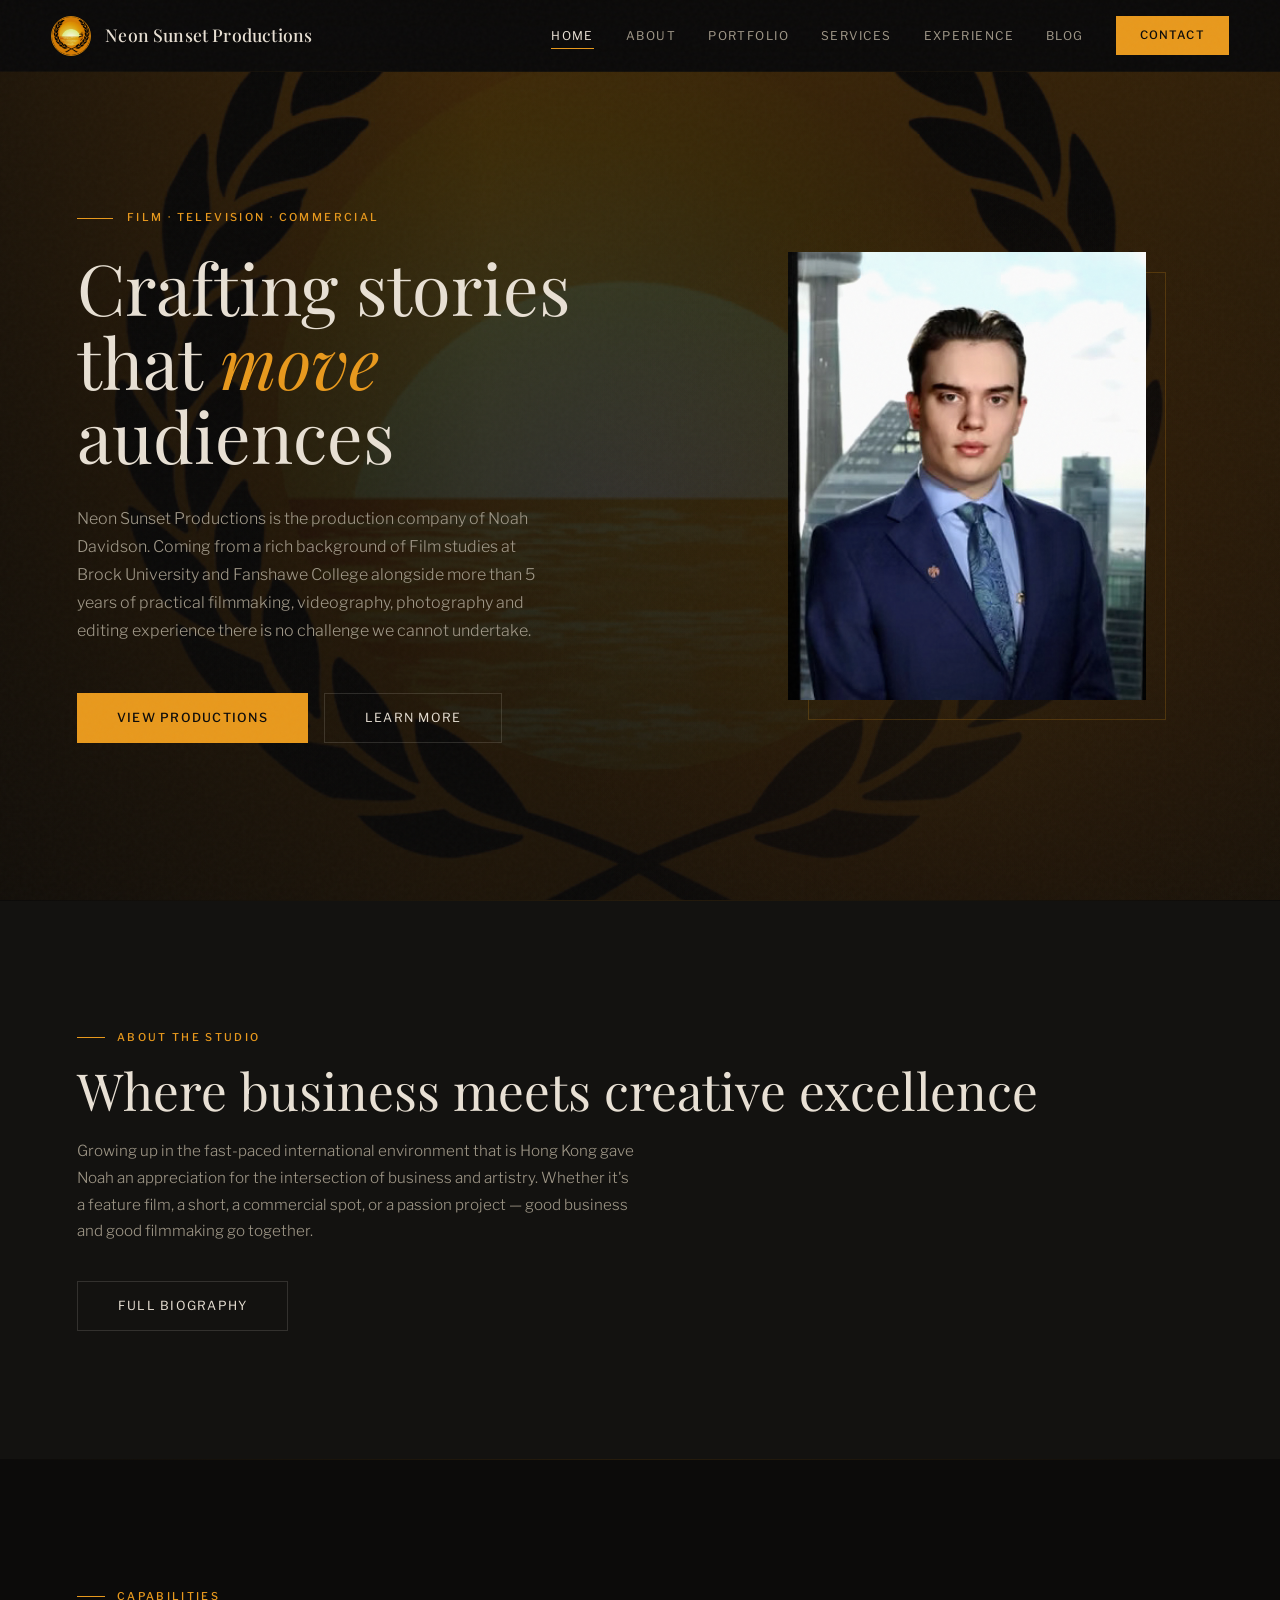
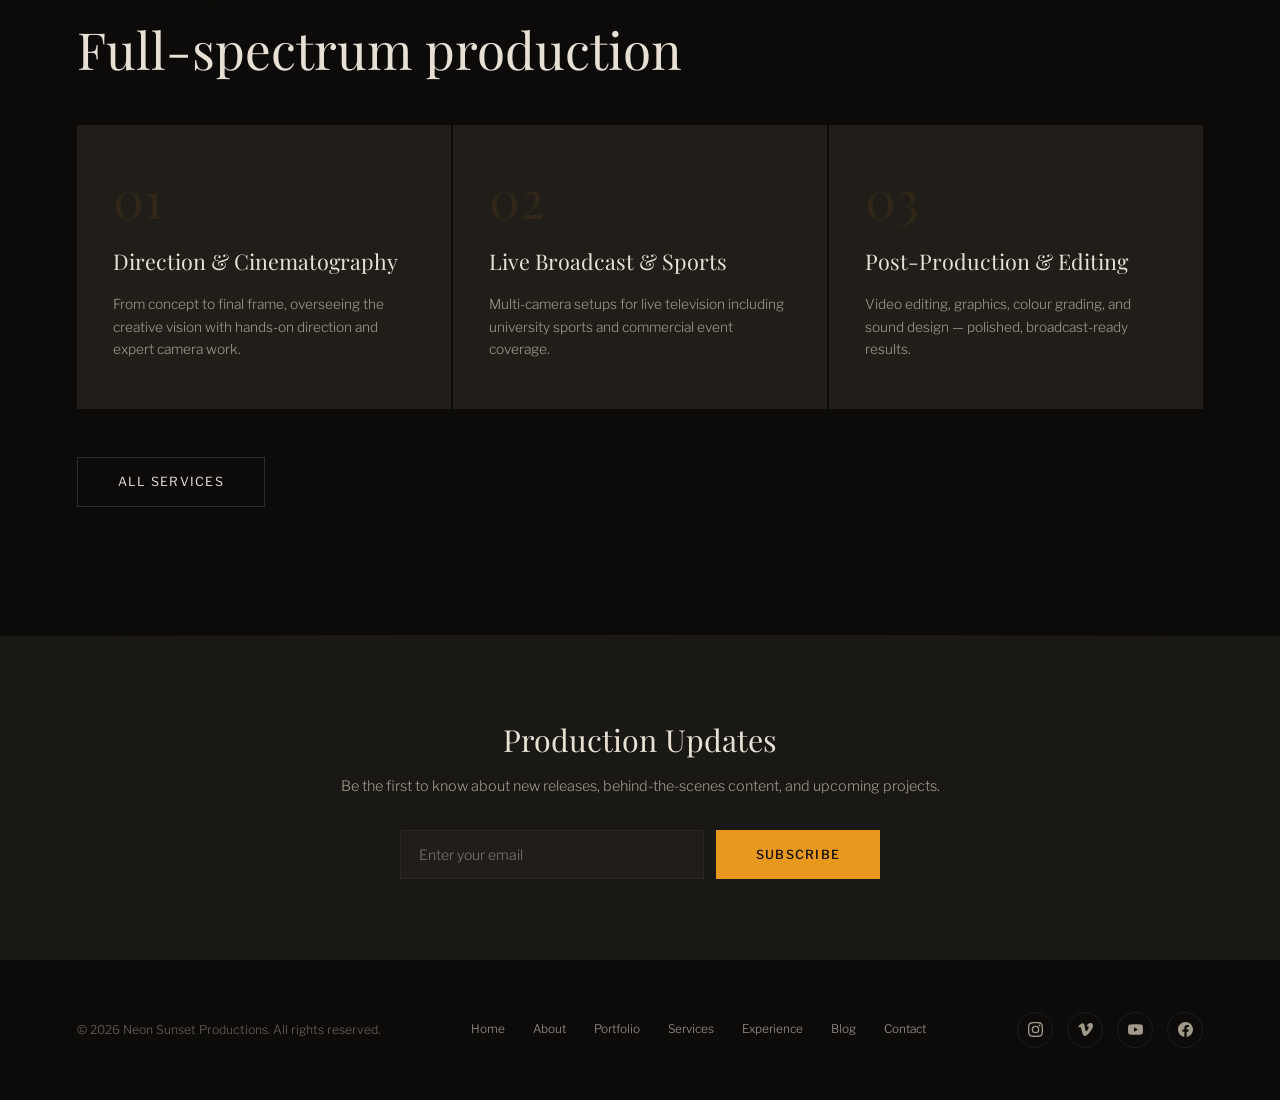
==== index.html @ 078bf162 "Update video source filename in index.html" ====
<!DOCTYPE html>
<html lang="en">
<head>
<meta charset="UTF-8">
<meta name="viewport" content="width=device-width, initial-scale=1.0">
<title>Neon Sunset Productions</title>
<link rel="icon" type="image/png" href="sunset.jpg">
<link rel="preconnect" href="https://fonts.googleapis.com">
<link rel="preconnect" href="https://fonts.gstatic.com" crossorigin>
<link href="https://fonts.googleapis.com/css2?family=Playfair+Display:ital,wght@0,400;0,500;0,600;1,400;1,500&family=Libre+Franklin:wght@200;300;400;500;600&display=swap" rel="stylesheet">

  <link rel="stylesheet" href="styles.css">

</head>
<body>

<div class="page-transition" id="pageTrans"></div>

<!-- NAV -->
<nav class="nav" id="nav">
  <a class="nav-brand" onclick="goTo('home')">
    <img class="nav-brand-icon" src="sunset.jpg" alt="Neon Sunset Productions emblem">
    <span class="nav-brand-name">Neon Sunset Productions</span>
  </a>
  <div class="nav-menu" id="navMenu">
    <a class="nav-link active" data-page="home" onclick="goTo('home')">Home</a>
    <a class="nav-link" data-page="about" onclick="goTo('about')">About</a>
    <a class="nav-link" data-page="portfolio" onclick="goTo('portfolio')">Portfolio</a>
    <a class="nav-link" data-page="services" onclick="goTo('services')">Services</a>
    <a class="nav-link" data-page="experience" onclick="goTo('experience')">Experience</a>
    <a class="nav-link" data-page="blog" onclick="goTo('blog')">Blog</a>
    <a class="nav-contact-btn" onclick="goTo('contact')">Contact</a>
  </div>
  <button class="hamburger" id="burger" aria-label="Menu"><span></span><span></span><span></span></button>
</nav>

<div class="mobile-menu" id="mobileMenu">
  <a class="nav-link" onclick="goTo('home')">Home</a>
  <a class="nav-link" onclick="goTo('about')">About</a>
  <a class="nav-link" onclick="goTo('portfolio')">Portfolio</a>
  <a class="nav-link" onclick="goTo('services')">Services</a>
  <a class="nav-link" onclick="goTo('experience')">Experience</a>
  <a class="nav-link" onclick="goTo('blog')">Blog</a>
  <a class="nav-link" onclick="goTo('contact')">Contact</a>
</div>

<!-- ═══════════ HOME ═══════════ -->
<div class="page active" id="page-home">
  <section class="hero" style="background-image:linear-gradient(rgba(12,11,10,0.56), rgba(12,11,10,0.84)), url('sunset.jpg');">
    <div class="hero-glow"></div>
    <div class="hero-grid">
      <div>
        <p class="hero-tag sr">Film · Television · Commercial</p>
        <h1 class="hero-h1 sr sr-d1">Crafting stories that <em>move</em> audiences</h1>
        <p class="hero-p sr sr-d2">Neon Sunset Productions is the production company of Noah Davidson. Coming from a rich background of Film studies at Brock University and Fanshawe College alongside more than 5 years of practical filmmaking, videography, photography and editing experience there is no challenge we cannot undertake.</p>
        <div class="hero-btns sr sr-d3">
          <a class="btn-sun" onclick="goTo('portfolio')">View Productions</a>
          <a class="btn-ghost" onclick="goTo('about')">Learn More</a>
        </div>
      </div>
      <div class="hero-portrait-wrap sr sr-d2">
        <div class="hero-portrait-container">
          <img class="hero-portrait" src="noah.jpg" alt="Portrait of Noah Davidson in a blue suit">
        </div>
      </div>
    </div>
  </section>

  <div class="sec-divider"></div>

  <!-- HOME: About preview -->
  <section class="sec sec-dark">
    <div class="wrap">
      <p class="sec-label sr">About the Studio</p>
      <h2 class="sec-h2 sr sr-d1">Where business meets creative excellence</h2>
      <p class="sec-p sr sr-d2" style="margin-bottom:36px">Growing up in the fast-paced international environment that is Hong Kong gave Noah an appreciation for the intersection of business and artistry. Whether it's a feature film, a short, a commercial spot, or a passion project — good business and good filmmaking go together.</p>
      <a class="btn-ghost sr sr-d3" onclick="goTo('about')">Full Biography</a>
    </div>
  </section>

  <div class="sec-divider"></div>

  <!-- HOME: Services preview -->
  <section class="sec sec-night">
    <div class="wrap">
      <p class="sec-label sr">Capabilities</p>
      <h2 class="sec-h2 sr sr-d1">Full-spectrum production</h2>
      <div class="svc-grid" style="margin-top:48px">
        <div class="svc-card sr"><div class="svc-num">01</div><h3 class="svc-title">Direction & Cinematography</h3><p class="svc-desc">From concept to final frame, overseeing the creative vision with hands-on direction and expert camera work.</p></div>
        <div class="svc-card sr sr-d1"><div class="svc-num">02</div><h3 class="svc-title">Live Broadcast & Sports</h3><p class="svc-desc">Multi-camera setups for live television including university sports and commercial event coverage.</p></div>
        <div class="svc-card sr sr-d2"><div class="svc-num">03</div><h3 class="svc-title">Post-Production & Editing</h3><p class="svc-desc">Video editing, graphics, colour grading, and sound design — polished, broadcast-ready results.</p></div>
      </div>
      <a class="btn-ghost sr" style="margin-top:48px" onclick="goTo('services')">All Services</a>
    </div>
  </section>

  <div class="sec-divider"></div>

  <!-- HOME: Newsletter -->
  <div class="newsletter">
    <h3>Production Updates</h3>
    <p>Be the first to know about new releases, behind-the-scenes content, and upcoming projects.</p>
    <form class="nl-form" onsubmit="nlSubmit(event)">
      <input type="email" placeholder="Enter your email" required>
      <button type="submit" class="btn-sun">Subscribe</button>
    </form>
  </div>
</div>

<!-- ═══════════ ABOUT ═══════════ -->
<div class="page" id="page-about">
  <section class="sec sec-dark">
    <div class="wrap">
      <div class="about-split">
        <div>
          <p class="sec-label sr">Filmmaker Biography</p>
          <h2 class="sec-h2 sr sr-d1">Noah Davidson</h2>
          <p class="sr sr-d1" style="color:var(--text);font-weight:400;font-size:0.95rem;margin-bottom:4px">Founder & CEO — Neon Sunset Productions</p>
          <div class="about-roles sr sr-d2">
            <span class="role-pill">Producer</span>
            <span class="role-pill">Director</span>
            <span class="role-pill">Editor</span>
            <span class="role-pill">Cinematographer</span>
            <span class="role-pill">Marketing Director</span>
          </div>
          <p class="about-bio sr sr-d2">Growing up in the fast-paced international environment that is Hong Kong gave me an appreciation for the combination of business and pleasure.</p>
          <p class="about-bio sr sr-d2">At Neon Sunset, my mission is to not only create excellent cinema, but to cultivate an environment where work doesn't impede on fun, and vice versa. Whether it be a feature film, a short, promotion or something just for fun — I believe that good business and good filmmaking go together like peanut butter and chocolate.</p>
          <p class="about-note sr sr-d3">Member of Sigma Chi (ΣX) Fraternity</p>
        </div>
        <div class="sr sr-d2">
          <div class="about-image-frame">
            <img class="about-img" src="noah.jpg" alt="Noah Davidson portrait">
            <div class="about-image-caption">Professional portrait of Noah Davidson, founder of Neon Sunset Productions.</div>
          </div>
        </div>
      </div>
      <div class="about-stats sr sr-d3">
        <div class="about-stat"><div class="about-stat-num">5+</div><div class="about-stat-label">Years Experience</div></div>
        <div class="about-stat"><div class="about-stat-num">2</div><div class="about-stat-label">Institutions — Brock & Fanshawe</div></div>
        <div class="about-stat"><div class="about-stat-num">6+</div><div class="about-stat-label">Roles Mastered</div></div>
        <div class="about-stat"><div class="about-stat-num">3</div><div class="about-stat-label">Countries Worked In</div></div>
      </div>
    </div>
  </section>

  <!-- Resume image -->
  <section class="sec sec-night" style="text-align:center">
    <div class="wrap">
      <p class="sec-label sr" style="justify-content:center">Curriculum Vitae</p>
      <h2 class="sec-h2 sr sr-d1" style="text-align:center">Résumé</h2>
      <div class="resume-frame sr sr-d2" style="max-width:540px;margin:40px auto 0">
        <img class="resume-image" src="resume.jpg" alt="Resume of Noah Davidson">
      </div>
    </div>
  </section>

  <div class="newsletter">
    <h3>Production Updates</h3>
    <p>Be the first to know about new releases and upcoming projects.</p>
    <form class="nl-form" onsubmit="nlSubmit(event)"><input type="email" placeholder="Enter your email" required><button type="submit" class="btn-sun">Subscribe</button></form>
  </div>
</div>

<!-- ═══════════ PORTFOLIO ═══════════ -->
<div class="page" id="page-portfolio">
  <section class="sec sec-dark">
    <div class="wrap">
      <p class="sec-label sr">Portfolio</p>
      <h2 class="sec-h2 sr sr-d1">Selected productions</h2>
      <p class="sec-p sr sr-d2">Welcome to the portfolio. Here you'll find a selection of work. Explore projects to learn more about what we do.</p>
      
      <div class="portfolio-grid portfolio-video-grid">
  <article class="pf-card sr sr-d1">
    <div class="pf-thumb pf-video-shell">
      <video class="pf-video" controls preload="metadata" playsinline poster="issacs.png">
        <source src="Last Shot v2.mp4" type="video/mp4">
        Your browser does not support the video tag.
      </video>
    </div>
    <div class="pf-body">
      <div class="pf-type">Promotional Short</div>
      <h3 class="pf-title">'Last Shot' for BrockTV</h3>
      <p class="pf-desc">A promotional short highlighting the final event night at Brock University's bar, Isaac's. Shot and edited by Noah Davidson.</p>
      <p class="pf-date">April 2025</p>
    </div>
  </article>

  <article class="pf-card sr sr-d2">
    <div class="pf-thumb pf-video-shell">
      <video class="pf-video" controls preload="metadata" playsinline poster="basketball.jpg">
        <source src="Mens Basketball.Copy.mp4" type="video/mp4">
        Your browser does not support the video tag.
      </video>
    </div>
    <div class="pf-body">
      <div class="pf-type">Promotional Short</div>
      <h3 class="pf-title">Men's Basketball — Brock University</h3>
      <p class="pf-desc">A promotional short highlighting Brock University's men's basketball team from the 2024–2025 season.</p>
      <p class="pf-date">February 2025</p>
    </div>
  </article>

  <article class="pf-card sr sr-d3">
    <div class="pf-thumb pf-video-shell">
      <video class="pf-video" controls preload="metadata" playsinline poster="sunset.jpg">
        <source src="Film 2F98 The Jacuzzi Noah_Davidson.mov" type="video/quicktime">
        <source src="Film 2F98 The Jacuzzi Noah_Davidson.mov">
        Your browser does not support the video tag.
      </video>
    </div>
    <div class="pf-body">
      <div class="pf-type">Narrative Film</div>
      <h3 class="pf-title">The Jacuzzi</h3>
      <p class="pf-desc">A narrative film project showcasing Noah Davidson's production and visual storytelling work.</p>
      <p class="pf-date">Featured project</p>
    </div>
  </article>
</div>
</section>
  <div class="newsletter">
    <h3>Production Updates</h3>
    <p>Be the first to know about new releases and upcoming projects.</p>
    <form class="nl-form" onsubmit="nlSubmit(event)"><input type="email" placeholder="Enter your email" required><button type="submit" class="btn-sun">Subscribe</button></form>
  </div>
</div>

<!-- ═══════════ SERVICES ═══════════ -->
<div class="page" id="page-services">
  <section class="sec sec-dark">
    <div class="wrap">
      <p class="sec-label sr">What We Do</p>
      <h2 class="sec-h2 sr sr-d1">Full-spectrum production capabilities</h2>
      <div class="svc-grid">
        <div class="svc-card sr"><div class="svc-num">01</div><h3 class="svc-title">Direction & Cinematography</h3><p class="svc-desc">From concept to final frame, overseeing the creative vision with hands-on direction and expert camera work for narrative and commercial projects.</p></div>
        <div class="svc-card sr sr-d1"><div class="svc-num">02</div><h3 class="svc-title">Live Broadcast & Sports</h3><p class="svc-desc">Managing multi-camera setups for live television broadcasts including university sports, commercial programming, and live event coverage.</p></div>
        <div class="svc-card sr sr-d2"><div class="svc-num">03</div><h3 class="svc-title">Post-Production & Editing</h3><p class="svc-desc">Extensive video editing, graphics, colour grading, and sound design. Bringing raw footage to life with polished, broadcast-ready results.</p></div>
        <div class="svc-card sr sr-d3"><div class="svc-num">04</div><h3 class="svc-title">Production Management</h3><p class="svc-desc">Coordinating talent, crew, equipment, and logistics. Ensuring every production runs on time and on budget with professional oversight.</p></div>
        <div class="svc-card sr"><div class="svc-num">05</div><h3 class="svc-title">Sound & Audio Engineering</h3><p class="svc-desc">Operation of professional recording equipment including shotgun and clip microphones, with full audio post-production and mixing capabilities.</p></div>
        <div class="svc-card sr sr-d1"><div class="svc-num">06</div><h3 class="svc-title">Equipment & Technical</h3><p class="svc-desc">Broadcast-quality camera operation, equipment maintenance and repair, lighting design, and full technical support for productions of any scale.</p></div>
      </div>
    </div>
  </section>
  <div class="newsletter">
    <h3>Production Updates</h3>
    <p>Be the first to know about new releases and upcoming projects.</p>
    <form class="nl-form" onsubmit="nlSubmit(event)"><input type="email" placeholder="Enter your email" required><button type="submit" class="btn-sun">Subscribe</button></form>
  </div>
</div>

<!-- ═══════════ EXPERIENCE ═══════════ -->
<div class="page" id="page-experience">
  <section class="sec sec-dark">
    <div class="wrap">
      <p class="sec-label sr">Curriculum Vitae</p>
      <h2 class="sec-h2 sr sr-d1">Professional experience</h2>
      <div class="exp-timeline">
        <div class="exp-item"><div class="exp-date">2024 – Present</div><div class="exp-role">Media Director</div><div class="exp-org">Brock TV, St. Catharines</div><div class="exp-desc">Manage, set up, and operate live TV broadcasts for commercial programming and sports. Coordinate actors and crew members. Work with writers and producers to develop high quality content.</div></div>
        <div class="exp-item"><div class="exp-date">2023 – Present</div><div class="exp-role">Producer</div><div class="exp-org">Brock TV, St. Catharines</div><div class="exp-desc">Extensive use of video editing software and graphics. Set up and operation of single and multi camera systems for live events and productions. Motion picture directing. Operation of all sound recording equipment including shotgun and clip mics. Equipment maintenance and repair. Managing live university sports broadcasts including Hockey, Football, Volleyball, Netball.</div></div>
        <div class="exp-item"><div class="exp-date">2023</div><div class="exp-role">Restaurant Front of House Support</div><div class="exp-org">Associazione Chianti, Hong Kong</div><div class="exp-desc">Open and close restaurant. Set up restaurant for service. Polish and prepare glassware. Prepare drinks under the guidance of sommelier. Deliver dishes and drinks to tables. General support for all serving and cleaning.</div></div>
        <div class="exp-item"><div class="exp-date">2022 – 2023</div><div class="exp-role">Camera Operator</div><div class="exp-org">Brock University Sports, St. Catharines</div><div class="exp-desc">Camera operator for BrockTV (OUA) events. Used both video and still shot cameras to capture events. Operated television cameras for live broadcasts. Checked composition and lighting of shots before beginning shoots.</div></div>
        <div class="exp-item"><div class="exp-date">2021 – 2022</div><div class="exp-role">Assistant Coach</div><div class="exp-org">Hong Kong Cricket, Hong Kong</div><div class="exp-desc">For HKCC junior Hockey team. Conferred with coaches to determine weaknesses in current team roster and develop training plans. Developed and implemented training drills to improve performance.</div></div>
        <div class="exp-item"><div class="exp-date">2019</div><div class="exp-role">Volunteer Classroom Assistant</div><div class="exp-org">Quarry Bay School, Hong Kong</div><div class="exp-desc">Cleaned and organized art supplies and related materials. Monitored student classroom and outdoors activities to promote student safety. Assisted teachers with classroom management to maintain positive learning environment. Set up visual aids, equipment and classroom displays to support teacher's lesson delivery.</div></div>
      </div>
    </div>
  </section>
  <div class="newsletter">
    <h3>Production Updates</h3>
    <p>Be the first to know about new releases and upcoming projects.</p>
    <form class="nl-form" onsubmit="nlSubmit(event)"><input type="email" placeholder="Enter your email" required><button type="submit" class="btn-sun">Subscribe</button></form>
  </div>
</div>

<!-- ═══════════ BLOG ═══════════ -->
<div class="page" id="page-blog">
  <section class="sec sec-dark">
    <div class="wrap">
      <p class="sec-label sr">Blog</p>
      <h2 class="sec-h2 sr sr-d1">Production insights</h2>
      <div class="blog-grid">

        <div class="blog-entry sr" onclick="toggleBlog(this)">
          <div class="blog-date-col">Feb 5 · 4 min</div>
          <div class="blog-content">
            <div class="blog-author">Noah Davidson</div>
            <h3>Top Tips for Filmmaking from Neon Sunset Productions</h3>
            <div class="blog-cover-wrap"><img class="blog-cover" src="production.png" alt="Crowd scene at Isaac's Bar and Grill event"></div>
            <p class="excerpt">Filmmaking is an art that combines creativity, technical skills, and storytelling. Whether you are a budding filmmaker or an experienced director, there are always new techniques to learn and improve upon.</p>
            <button class="blog-read-more">Read Article →</button>
            <div class="full-content">
              <h2>Understanding Your Story</h2>
              <p>Every great film starts with a compelling story. Before you even think about the technical aspects of filmmaking, focus on the narrative.</p>
              <h3>Develop Strong Characters</h3>
              <p>Characters are the heart of your story. Spend time developing their backgrounds, motivations, and arcs. Audiences connect with characters they can relate to or empathize with.</p>
              <h3>Create a Solid Outline</h3>
              <p>A well-structured outline serves as a roadmap for your film. Break your outline into three acts: Setup, Confrontation, and Resolution.</p>
              <h2>Pre-Production Planning</h2>
              <p>Once your story is in place, it's time to move into pre-production. This phase is crucial for ensuring a smooth shooting process. Creating a realistic budget is essential — consider all potential costs including equipment rentals, location fees, cast and crew salaries, and post-production expenses.</p>
              <h2>The Importance of Cinematography</h2>
              <p>Cinematography is the art of capturing visuals on film. It plays a significant role in how your story is perceived. Investing in quality equipment can significantly impact your film's look. Understanding composition is vital for creating visually appealing shots — use the Rule of Thirds, Leading Lines, and Framing techniques.</p>
              <h2>Post-Production Magic</h2>
              <p>Once filming is complete, the real magic happens in post-production. Editing is crucial for pacing and storytelling. Sound is often an overlooked aspect of filmmaking, yet it can significantly enhance the viewer's experience.</p>
              <h2>Marketing Your Film</h2>
              <p>Once your film is complete, it's time to share it with the world. Create a compelling trailer, utilize film festivals, and leverage online platforms like social media and streaming services to reach your audience.</p>
              <p>Take these tips from Neon Sunset Productions and start crafting your cinematic masterpiece today!</p>
            </div>
          </div>
        </div>

        <div class="blog-entry sr" onclick="toggleBlog(this)">
          <div class="blog-date-col">Feb 5 · 4 min</div>
          <div class="blog-content">
            <div class="blog-author">Noah Davidson</div>
            <h3>Behind the Scenes of Neon Sunset Film Productions</h3>
            <div class="blog-cover-wrap"><img class="blog-cover" src="behind.png" alt="Behind the scenes production set with colored lighting"></div>
            <p class="excerpt">Creating a film is a complex and exhilarating journey that combines creativity, technology, and teamwork. At Neon Sunset Film Productions, we pride ourselves on our unique approach to filmmaking.</p>
            <button class="blog-read-more">Read Article →</button>
            <div class="full-content">
              <h2>The Pre-Production Phase</h2>
              <p>Pre-production is the foundation of any successful film. This stage involves extensive planning and preparation, ensuring that every detail is accounted for before filming begins. This includes script development, casting, location scouting, and budgeting.</p>
              <h2>The Production Phase</h2>
              <p>With pre-production complete, we dive into the production phase, where the magic happens. This is when we capture the film's footage. Our crew works diligently to set up each scene — arranging lighting, positioning cameras, and ensuring sound equipment is ready. Each scene is shot multiple times from different angles to capture the best performances.</p>
              <h2>The Post-Production Phase</h2>
              <p>After filming wraps, we enter post-production where we transform raw footage into a polished film. Our editors meticulously review all footage, selecting the best takes. Sound designers create an immersive audio experience, and colorists adjust hues and contrast to create specific moods.</p>
              <h2>The Challenges We Face</h2>
              <p>Filmmaking is not without its challenges — budget constraints, time management, and creative differences are common obstacles. We encourage open communication and constructive discussions to maintain a positive working environment.</p>
              <h2>The Rewards of Filmmaking</h2>
              <p>Despite the challenges, the rewards are immense. At the core of our mission is the desire to tell meaningful stories. Filmmaking is a team effort, and the camaraderie among our crew is one of the highlights. We remain committed to our craft and are excited about future projects.</p>
            </div>
          </div>
        </div>

        <div class="blog-entry sr" onclick="toggleBlog(this)">
          <div class="blog-date-col">Feb 5 · 4 min</div>
          <div class="blog-content">
            <div class="blog-author">Noah Davidson</div>
            <h3>Creating Stunning Visuals with Neon Sunset Productions</h3>
            <div class="blog-cover-wrap"><img class="blog-cover" src="creating.png" alt="Sunset beach scene with warm cinematic lighting"></div>
            <p class="excerpt">In a world where visual content reigns supreme, the need for captivating imagery has never been more crucial. This guide explores how Neon Sunset Productions can help you create stunning visuals that resonate.</p>
            <button class="blog-read-more">Read Article →</button>
            <div class="full-content">
              <h2>Understanding the Power of Visuals</h2>
              <p>Visuals are more than just pretty pictures; they are powerful tools that can evoke emotions, tell stories, and convey messages in ways that words alone cannot. Research shows that people process visuals 60,000 times faster than text.</p>
              <h2>Crafting Your Visual Narrative</h2>
              <p>Every great visual tells a story. Define your message, choose your style — whether minimalist, cinematic, or documentary — and plan your shots with storyboards to visualize the final product.</p>
              <h2>Techniques for Stunning Visuals</h2>
              <p>Mastering lighting is essential — shooting during the golden hour provides soft, warm light that enhances beauty. Composition matters too: use the Rule of Thirds, Leading Lines, and post-production techniques like color grading and cropping to refine your work.</p>
              <h2>The Importance of Authenticity</h2>
              <p>In today's digital landscape, authenticity is key. Audiences are drawn to genuine content that reflects real experiences. When your visuals resonate with authenticity, they build trust and lead to deeper connections.</p>
              <h2>Showcasing Your Visuals</h2>
              <p>Create a well-curated portfolio, leverage social media platforms like Instagram and Pinterest, and engage with your audience. Creating stunning visuals requires a blend of creativity, technical skills, and a deep understanding of your audience.</p>
            </div>
          </div>
        </div>

      </div>
    </div>
  </section>
  <div class="newsletter">
    <h3>Production Updates</h3>
    <p>Be the first to know about new releases and upcoming projects.</p>
    <form class="nl-form" onsubmit="nlSubmit(event)"><input type="email" placeholder="Enter your email" required><button type="submit" class="btn-sun">Subscribe</button></form>
  </div>
</div>

<!-- ═══════════ CONTACT ═══════════ -->
<div class="page" id="page-contact">
  <section class="sec sec-dark">
    <div class="wrap">
      <p class="sec-label sr">Get in Touch</p>
      <h2 class="sec-h2 sr sr-d1">Let's create something together</h2>
      <div class="contact-grid">
        <form class="contact-form sr sr-d2" onsubmit="formSubmit(event)">
          <div class="fg-row">
            <div class="fg"><label>Name</label><input type="text" placeholder="Your name" required></div>
            <div class="fg"><label>Email</label><input type="email" placeholder="Your email" required></div>
          </div>
          <div class="fg"><label>Subject</label><input type="text" placeholder="Project inquiry"></div>
          <div class="fg"><label>Message</label><textarea placeholder="Tell us about your project..." required></textarea></div>
          <button type="submit" class="btn-sun" style="align-self:flex-start">Send Message</button>
        </form>
        <div class="contact-details sr sr-d3">
          <div class="cd"><div class="cd-label">Email</div><div class="cd-value"><a href="/cdn-cgi/l/email-protection#533d393732253a37203c3d6163636713343e323a3f7d303c3e"><span class="__cf_email__" data-cfemail="620c080603140b06110d0c5052525622050f030b0e4c010d0f">[email&#160;protected]</span></a><br><a href="/cdn-cgi/l/email-protection#127c4d7673647b76617d7c5274737c617a7365777d7c7e7b7c773c7173"><span class="__cf_email__" data-cfemail="523c0d3633243b36213d3c1234333c213a3325373d3c3e3b3c377c3133">[email&#160;protected]</span></a></div></div>
          <div class="cd"><div class="cd-label">Phone</div><div class="cd-value"><a href="tel:7053805957">705 380 5957</a></div></div>
          <div class="cd"><div class="cd-label">Studio Office</div><div class="cd-value">2408 Blyth Road<br>Sudbury, Ontario, Canada</div></div>
          <div class="cd"><div class="cd-label">Social Media</div><div class="cd-value">Coming soon</div></div>
          <div class="cd"><div class="cd-label">Availability</div><div class="cd-value">Open for new projects & collaborations</div></div>
        </div>
      </div>
    </div>
  </section>
  <div class="newsletter">
    <h3>Production Updates</h3>
    <p>Be the first to know about new releases and upcoming projects.</p>
    <form class="nl-form" onsubmit="nlSubmit(event)"><input type="email" placeholder="Enter your email" required><button type="submit" class="btn-sun">Subscribe</button></form>
  </div>
</div>

<!-- FOOTER (global) -->
<footer class="footer">
  <div class="footer-inner">
    <div class="footer-copy">© 2026 Neon Sunset Productions. All rights reserved.</div>
    <div class="footer-nav">
      <a onclick="goTo('home')">Home</a>
      <a onclick="goTo('about')">About</a>
      <a onclick="goTo('portfolio')">Portfolio</a>
      <a onclick="goTo('services')">Services</a>
      <a onclick="goTo('experience')">Experience</a>
      <a onclick="goTo('blog')">Blog</a>
      <a onclick="goTo('contact')">Contact</a>
    </div>
    <div class="footer-social">
      <a href="#" aria-label="Instagram"><svg viewBox="0 0 24 24"><path d="M12 2.163c3.204 0 3.584.012 4.85.07 3.252.148 4.771 1.691 4.919 4.919.058 1.265.069 1.645.069 4.849 0 3.205-.012 3.584-.069 4.849-.149 3.225-1.664 4.771-4.919 4.919-1.266.058-1.644.07-4.85.07-3.204 0-3.584-.012-4.849-.07-3.26-.149-4.771-1.699-4.919-4.92-.058-1.265-.07-1.644-.07-4.849 0-3.204.013-3.583.07-4.849.149-3.227 1.664-4.771 4.919-4.919 1.266-.057 1.645-.069 4.849-.069zM12 0C8.741 0 8.333.014 7.053.072 2.695.272.273 2.69.073 7.052.014 8.333 0 8.741 0 12c0 3.259.014 3.668.072 4.948.2 4.358 2.618 6.78 6.98 6.98C8.333 23.986 8.741 24 12 24c3.259 0 3.668-.014 4.948-.072 4.354-.2 6.782-2.618 6.979-6.98.059-1.28.073-1.689.073-4.948 0-3.259-.014-3.667-.072-4.947-.196-4.354-2.617-6.78-6.979-6.98C15.668.014 15.259 0 12 0zm0 5.838a6.162 6.162 0 100 12.324 6.162 6.162 0 000-12.324zM12 16a4 4 0 110-8 4 4 0 010 8zm6.406-11.845a1.44 1.44 0 100 2.881 1.44 1.44 0 000-2.881z"/></svg></a>
      <a href="#" aria-label="Vimeo"><svg viewBox="0 0 24 24"><path d="M23.977 6.416c-.105 2.338-1.739 5.543-4.894 9.609-3.268 4.247-6.026 6.37-8.29 6.37-1.409 0-2.578-1.294-3.553-3.881L5.322 11.4C4.603 8.816 3.834 7.522 3.01 7.522c-.179 0-.806.378-1.881 1.132L0 7.197c1.185-1.044 2.351-2.084 3.501-3.128C5.08 2.701 6.266 1.984 7.055 1.91c1.867-.18 3.016 1.1 3.447 3.838.465 2.953.789 4.789.971 5.507.539 2.45 1.131 3.674 1.776 3.674.502 0 1.256-.796 2.265-2.385 1.004-1.589 1.54-2.797 1.612-3.628.144-1.371-.395-2.061-1.614-2.061-.574 0-1.167.121-1.777.391 1.186-3.868 3.434-5.757 6.762-5.637 2.473.06 3.628 1.664 3.493 4.797l-.013.01z"/></svg></a>
      <a href="#" aria-label="YouTube"><svg viewBox="0 0 24 24"><path d="M23.498 6.186a3.016 3.016 0 00-2.122-2.136C19.505 3.545 12 3.545 12 3.545s-7.505 0-9.377.505A3.017 3.017 0 00.502 6.186C0 8.07 0 12 0 12s0 3.93.502 5.814a3.016 3.016 0 002.122 2.136c1.871.505 9.376.505 9.376.505s7.505 0 9.377-.505a3.015 3.015 0 002.122-2.136C24 15.93 24 12 24 12s0-3.93-.502-5.814zM9.545 15.568V8.432L15.818 12l-6.273 3.568z"/></svg></a>
      <a href="#" aria-label="Facebook"><svg viewBox="0 0 24 24"><path d="M24 12.073c0-6.627-5.373-12-12-12s-12 5.373-12 12c0 5.99 4.388 10.954 10.125 11.854v-8.385H7.078v-3.47h3.047V9.43c0-3.007 1.792-4.669 4.533-4.669 1.312 0 2.686.235 2.686.235v2.953H15.83c-1.491 0-1.956.925-1.956 1.874v2.25h3.328l-.532 3.47h-2.796v8.385C19.612 23.027 24 18.062 24 12.073z"/></svg></a>
    </div>
  </div>
</footer>


  <script src="script.js"></script>
</body>
</html>
---- styles.css ----
*,*::before,*::after{margin:0;padding:0;box-sizing:border-box}

:root{
  --sun:#E8991D;
  --sun-bright:#F5B93C;
  --sun-deep:#C47A0A;
  --horizon:#D4600A;
  --glow:rgba(232,153,29,0.08);
  --night:#0C0B0A;
  --dark:#131210;
  --panel:#1A1815;
  --warm-dark:#211E19;
  --text:#E8E0D4;
  --text-mid:#A09888;
  --text-dim:#6B6358;
  --display:'Playfair Display',Georgia,serif;
  --body:'Libre Franklin','Helvetica Neue',sans-serif;
  --ease:cubic-bezier(0.25,0.46,0.45,0.94);
}

html{scroll-behavior:smooth}
body{
  font-family:var(--body);
  background:var(--night);
  color:var(--text);
  line-height:1.6;
  -webkit-font-smoothing:antialiased;
  overflow-x:hidden;
}

/* ═══ TEXTURE OVERLAY ═══ */
body::after{
  content:'';position:fixed;inset:0;z-index:9999;pointer-events:none;
  opacity:0.025;
  background-image:url("data:image/svg+xml,%3Csvg viewBox='0 0 256 256' xmlns='http://www.w3.org/2000/svg'%3E%3Cfilter id='n'%3E%3CfeTurbulence type='fractalNoise' baseFrequency='0.85' numOctaves='4' stitchTiles='stitch'/%3E%3C/filter%3E%3Crect width='100%25' height='100%25' filter='url(%23n)'/%3E%3C/svg%3E");
}

/* ═══ NAVIGATION ═══ */
.nav{
  position:fixed;top:0;left:0;right:0;z-index:1000;
  height:72px;padding:0 clamp(24px,4vw,64px);
  display:flex;align-items:center;justify-content:space-between;
  background:rgba(12,11,10,0.7);
  backdrop-filter:blur(24px) saturate(1.2);
  border-bottom:1px solid rgba(232,153,29,0.04);
  transition:all 0.5s var(--ease);
}
.nav.scrolled{
  height:60px;
  background:rgba(12,11,10,0.92);
  border-bottom:1px solid rgba(232,153,29,0.1);
}
.nav-brand{display:flex;align-items:center;gap:14px;text-decoration:none;cursor:pointer}
.nav-brand-icon{
  width:40px;height:40px;border-radius:50%;object-fit:cover;
  border:1.5px solid var(--sun-deep);
  transition:border-color 0.3s;
}
.nav-brand:hover .nav-brand-icon{border-color:var(--sun)}
.nav-brand-name{
  font-family:var(--display);font-size:1.1rem;font-weight:500;
  color:var(--text);letter-spacing:0.01em;
}
.nav-menu{display:flex;align-items:center;gap:32px}
.nav-link{
  font-size:0.75rem;font-weight:400;letter-spacing:0.12em;
  text-transform:uppercase;color:var(--text-mid);
  text-decoration:none;cursor:pointer;
  position:relative;padding:4px 0;
  transition:color 0.3s;
}
.nav-link::after{
  content:'';position:absolute;bottom:0;left:0;
  width:0;height:1px;background:var(--sun);
  transition:width 0.35s var(--ease);
}
.nav-link:hover,.nav-link.active{color:var(--text)}
.nav-link:hover::after,.nav-link.active::after{width:100%}
.nav-contact-btn{
  font-size:0.72rem;font-weight:500;letter-spacing:0.1em;
  text-transform:uppercase;color:var(--night);
  background:var(--sun);padding:10px 24px;
  border:none;cursor:pointer;text-decoration:none;
  transition:all 0.3s;
}
.nav-contact-btn:hover{background:var(--sun-bright);transform:translateY(-1px)}

/* Mobile nav */
.hamburger{display:none;background:none;border:none;cursor:pointer;padding:6px;flex-direction:column;gap:5px}
.hamburger span{display:block;width:22px;height:1.5px;background:var(--text);transition:all 0.3s}
.hamburger.open span:nth-child(1){transform:rotate(45deg) translate(4px,4px)}
.hamburger.open span:nth-child(2){opacity:0}
.hamburger.open span:nth-child(3){transform:rotate(-45deg) translate(4px,-4px)}

.mobile-menu{
  display:none;position:fixed;top:72px;left:0;right:0;bottom:0;
  background:rgba(12,11,10,0.97);backdrop-filter:blur(30px);
  flex-direction:column;padding:48px 32px;gap:24px;z-index:999;
}
.mobile-menu.open{display:flex}

/* ═══ PAGE SYSTEM ═══ */
.page{display:none;opacity:0;transition:opacity 0.4s var(--ease);min-height:100vh;padding-top:72px}
.page.active{display:block}
.page.visible{opacity:1}

/* ═══ HERO (HOME) ═══ */
.hero{
  min-height:calc(100vh - 72px);
  display:flex;align-items:center;
  padding:40px clamp(24px,6vw,80px) 60px;
  position:relative;overflow:hidden;
}
.hero-glow{
  position:absolute;bottom:-20%;right:-10%;
  width:70vw;height:70vw;border-radius:50%;
  background:radial-gradient(circle,rgba(232,153,29,0.07) 0%,rgba(212,96,10,0.03) 40%,transparent 70%);
  pointer-events:none;
  animation:pulse 8s ease-in-out infinite alternate;
}
@keyframes pulse{0%{opacity:0.6;transform:scale(1)}100%{opacity:1;transform:scale(1.05)}}
.hero-grid{
  display:grid;grid-template-columns:1.1fr 0.9fr;gap:clamp(40px,6vw,100px);
  max-width:1360px;margin:0 auto;width:100%;align-items:center;
  position:relative;z-index:1;
}
.hero-tag{
  font-size:0.68rem;font-weight:500;letter-spacing:0.22em;
  text-transform:uppercase;color:var(--sun);
  margin-bottom:24px;
  display:flex;align-items:center;gap:14px;
}
.hero-tag::before{content:'';width:36px;height:1px;background:var(--sun)}
.hero-h1{
  font-family:var(--display);
  font-size:clamp(2.6rem,5.5vw,4.6rem);
  line-height:1.05;font-weight:400;
  color:var(--text);margin-bottom:32px;
}
.hero-h1 em{font-style:italic;color:var(--sun)}
.hero-p{
  font-size:1rem;font-weight:300;color:var(--text-mid);
  line-height:1.75;max-width:480px;margin-bottom:48px;
}
.hero-btns{display:flex;gap:16px;flex-wrap:wrap}
.btn-sun{
  display:inline-block;padding:15px 40px;
  background:var(--sun);color:var(--night);
  font-family:var(--body);font-size:0.78rem;font-weight:500;
  letter-spacing:0.1em;text-transform:uppercase;
  border:none;cursor:pointer;text-decoration:none;
  transition:all 0.3s;
}
.btn-sun:hover{background:var(--sun-bright);transform:translateY(-2px);box-shadow:0 12px 40px rgba(232,153,29,0.2)}
.btn-ghost{
  display:inline-block;padding:14px 40px;
  background:transparent;color:var(--text);
  font-family:var(--body);font-size:0.78rem;font-weight:400;
  letter-spacing:0.1em;text-transform:uppercase;
  border:1px solid rgba(232,224,212,0.15);
  cursor:pointer;text-decoration:none;transition:all 0.3s;
}
.btn-ghost:hover{border-color:var(--sun);color:var(--sun)}

.hero-portrait-wrap{display:flex;justify-content:center;position:relative}
.hero-portrait-container{position:relative}
.hero-portrait-container::after{
  content:'';position:absolute;top:20px;left:20px;right:-20px;bottom:-20px;
  border:1px solid rgba(232,153,29,0.2);pointer-events:none;
}
.hero-portrait{
  width:clamp(280px,28vw,400px);height:clamp(350px,35vw,500px);
  object-fit:cover;display:block;position:relative;z-index:1;
  filter:contrast(1.04) brightness(0.98);
}

/* ═══ SHARED SECTION STYLES ═══ */
.sec{padding:clamp(80px,10vw,140px) clamp(24px,6vw,80px)}
.sec-dark{background:var(--dark)}
.sec-panel{background:var(--panel)}
.sec-night{background:var(--night)}
.sec-divider{
  height:1px;
  background:linear-gradient(90deg,transparent,rgba(232,153,29,0.12),transparent);
}
.sec-label{
  font-size:0.67rem;font-weight:500;letter-spacing:0.22em;
  text-transform:uppercase;color:var(--sun);margin-bottom:16px;
  display:flex;align-items:center;gap:12px;
}
.sec-label::before{content:'';width:28px;height:1px;background:var(--sun)}
.sec-h2{
  font-family:var(--display);
  font-size:clamp(2rem,4vw,3.2rem);
  line-height:1.1;font-weight:400;color:var(--text);
  margin-bottom:20px;
}
.sec-p{
  font-size:0.95rem;font-weight:300;color:var(--text-mid);
  max-width:560px;line-height:1.75;
}
.wrap{max-width:1360px;margin:0 auto}

/* ═══ ABOUT PAGE ═══ */
.about-split{display:grid;grid-template-columns:1fr 1fr;gap:clamp(40px,6vw,100px);align-items:start}
.about-roles{display:flex;flex-wrap:wrap;gap:8px;margin:24px 0 8px}
.role-pill{
  font-size:0.68rem;letter-spacing:0.1em;text-transform:uppercase;
  padding:6px 16px;color:var(--text-dim);
  border:1px solid rgba(232,153,29,0.08);font-weight:400;
  transition:all 0.5s var(--ease);
  opacity:0.45;
}
.role-pill.lit{
  color:var(--sun);
  border-color:var(--sun);
  background:rgba(232,153,29,0.08);
  opacity:1;
  box-shadow:0 0 20px rgba(232,153,29,0.1);
}
.about-bio{font-size:0.92rem;font-weight:300;color:var(--text-mid);line-height:1.8;margin-bottom:16px}
.about-note{font-size:0.82rem;color:var(--text-dim);font-style:italic;margin-top:24px}
.about-img{width:100%;aspect-ratio:1/1;object-fit:cover;filter:sepia(8%) contrast(1.04)}
.about-stats{display:grid;grid-template-columns:repeat(4,1fr);gap:24px;margin-top:64px}
.about-stat{text-align:center;padding:32px 16px;border:1px solid rgba(232,153,29,0.06)}
.about-stat-num{font-family:var(--display);font-size:2.6rem;color:var(--sun);line-height:1}
.about-stat-label{font-size:0.74rem;color:var(--text-mid);margin-top:8px;font-weight:300}

/* ═══ PORTFOLIO PAGE ═══ */
.portfolio-grid{display:grid;grid-template-columns:1fr 1fr;gap:28px;margin-top:56px}
.pf-card{
  background:var(--warm-dark);overflow:hidden;
  transition:transform 0.4s var(--ease);position:relative;
}
.pf-card:hover{transform:translateY(-6px)}
.pf-thumb{
  aspect-ratio:16/9;position:relative;overflow:hidden;
  background:linear-gradient(135deg,rgba(232,153,29,0.12),rgba(196,122,10,0.04),rgba(12,11,10,0.95));
  display:flex;align-items:center;justify-content:center;
}
.pf-thumb::after{
  content:'';position:absolute;inset:0;
  background:linear-gradient(to bottom,transparent 40%,rgba(12,11,10,0.7));
}
.pf-play{
  width:60px;height:60px;border-radius:50%;
  border:2px solid rgba(232,224,212,0.5);
  display:flex;align-items:center;justify-content:center;
  position:relative;z-index:1;transition:all 0.35s;
}
.pf-card:hover .pf-play{border-color:var(--sun);transform:scale(1.12)}
.pf-play svg{width:20px;height:20px;fill:var(--text);margin-left:3px;transition:fill 0.3s}
.pf-card:hover .pf-play svg{fill:var(--sun)}
.pf-body{padding:28px 32px 32px}
.pf-type{font-size:0.66rem;letter-spacing:0.16em;text-transform:uppercase;color:var(--sun);font-weight:500;margin-bottom:10px}
.pf-title{font-family:var(--display);font-size:1.3rem;color:var(--text);margin-bottom:10px;font-weight:400}
.pf-desc{font-size:0.86rem;color:var(--text-mid);line-height:1.65;font-weight:300}
.pf-date{font-size:0.76rem;color:var(--text-dim);margin-top:14px;font-weight:300}

/* ═══ SERVICES ═══ */
.svc-grid{display:grid;grid-template-columns:repeat(3,1fr);gap:2px;margin-top:56px}
.svc-card{
  background:var(--warm-dark);padding:48px 36px;
  transition:all 0.4s var(--ease);position:relative;overflow:hidden;
}
.svc-card::before{
  content:'';position:absolute;top:0;left:0;right:0;height:2px;
  background:linear-gradient(90deg,var(--sun),var(--horizon));
  transform:scaleX(0);transform-origin:left;
  transition:transform 0.45s var(--ease);
}
.svc-card:hover::before{transform:scaleX(1)}
.svc-card:hover{background:rgba(33,30,25,0.7)}
.svc-num{font-family:var(--display);font-size:3.2rem;color:rgba(232,153,29,0.08);line-height:1;margin-bottom:20px}
.svc-title{font-family:var(--display);font-size:1.35rem;color:var(--text);margin-bottom:14px;font-weight:400}
.svc-desc{font-size:0.86rem;color:var(--text-mid);line-height:1.65;font-weight:300}

/* ═══ EXPERIENCE ═══ */
.exp-timeline{position:relative;padding-left:52px;margin-top:56px}
.exp-timeline::before{
  content:'';position:absolute;left:0;top:0;bottom:0;width:1px;
  background:rgba(232,153,29,0.06);
}
/* Animated drawing line */
.exp-timeline::after{
  content:'';position:absolute;left:0;top:0;width:1px;
  height:0;
  background:linear-gradient(to bottom,var(--sun),var(--horizon),rgba(232,153,29,0.3));
  transition:height 0.6s var(--ease);
  z-index:1;
}
.exp-timeline.drawing::after{
  transition:height 1.8s cubic-bezier(0.22,0.61,0.36,1);
  height:100%;
}

.exp-item{
  position:relative;padding-bottom:52px;
  opacity:0;
  transform:translateX(-40px) translateY(12px);
  transition:opacity 0.6s var(--ease),transform 0.6s var(--ease);
}
.exp-item:last-child{padding-bottom:0}
.exp-item.exp-vis{
  opacity:1;
  transform:translateX(0) translateY(0);
}

/* Dot: starts hidden, scales + glows on reveal */
.exp-item::before{
  content:'';position:absolute;left:-56px;top:7px;
  width:9px;height:9px;border-radius:50%;
  background:var(--sun);
  box-shadow:0 0 0 3px var(--dark),0 0 0 3px var(--dark);
  transform:scale(0);
  transition:transform 0.45s cubic-bezier(0.34,1.56,0.64,1),
             box-shadow 0.6s var(--ease);
  z-index:2;
}
.exp-item.exp-vis::before{
  transform:scale(1);
  box-shadow:0 0 0 3px var(--dark),0 0 12px 2px rgba(232,153,29,0.35);
}

/* Staggered delays only on initial page entry */
.exp-timeline.stagger .exp-item:nth-child(1){transition-delay:0.1s}
.exp-timeline.stagger .exp-item:nth-child(1)::before{transition-delay:0.1s}
.exp-timeline.stagger .exp-item:nth-child(2){transition-delay:0.25s}
.exp-timeline.stagger .exp-item:nth-child(2)::before{transition-delay:0.25s}
.exp-timeline.stagger .exp-item:nth-child(3){transition-delay:0.4s}
.exp-timeline.stagger .exp-item:nth-child(3)::before{transition-delay:0.4s}
.exp-timeline.stagger .exp-item:nth-child(4){transition-delay:0.55s}
.exp-timeline.stagger .exp-item:nth-child(4)::before{transition-delay:0.55s}
.exp-timeline.stagger .exp-item:nth-child(5){transition-delay:0.7s}
.exp-timeline.stagger .exp-item:nth-child(5)::before{transition-delay:0.7s}
.exp-timeline.stagger .exp-item:nth-child(6){transition-delay:0.85s}
.exp-timeline.stagger .exp-item:nth-child(6)::before{transition-delay:0.85s}

/* Inner element animations */
.exp-date{
  font-size:0.7rem;font-weight:500;letter-spacing:0.14em;text-transform:uppercase;
  color:var(--sun);margin-bottom:8px;
  opacity:0;transform:translateY(8px);
  transition:opacity 0.5s 0.15s var(--ease),transform 0.5s 0.15s var(--ease);
}
.exp-item.exp-vis .exp-date{opacity:1;transform:translateY(0)}

.exp-role{
  font-family:var(--display);font-size:1.3rem;color:var(--text);
  margin-bottom:4px;font-weight:400;
  opacity:0;transform:translateY(8px);
  transition:opacity 0.5s 0.25s var(--ease),transform 0.5s 0.25s var(--ease);
}
.exp-item.exp-vis .exp-role{opacity:1;transform:translateY(0)}

.exp-org{
  font-size:0.88rem;color:var(--text-mid);margin-bottom:14px;
  font-weight:300;font-style:italic;
  opacity:0;
  transition:opacity 0.5s 0.35s var(--ease);
}
.exp-item.exp-vis .exp-org{opacity:1}

.exp-desc{
  font-size:0.84rem;color:var(--text-dim);line-height:1.7;
  max-width:540px;font-weight:300;
  opacity:0;transform:translateY(6px);
  transition:opacity 0.5s 0.4s var(--ease),transform 0.5s 0.4s var(--ease);
}
.exp-item.exp-vis .exp-desc{opacity:1;transform:translateY(0)}

/* ═══ BLOG PAGE ═══ */
.blog-grid{display:grid;grid-template-columns:1fr;gap:0;margin-top:56px}
.blog-entry{
  display:grid;grid-template-columns:200px 1fr;gap:40px;
  padding:40px 0;border-bottom:1px solid rgba(232,153,29,0.06);
  align-items:start;transition:background 0.3s;cursor:pointer;
}
.blog-entry:first-child{border-top:1px solid rgba(232,153,29,0.06)}
.blog-entry:hover{background:rgba(232,153,29,0.02)}
.blog-date-col{
  font-size:0.7rem;font-weight:500;letter-spacing:0.12em;
  text-transform:uppercase;color:var(--sun);padding-top:4px;
}
.blog-content h3{
  font-family:var(--display);font-size:1.5rem;color:var(--text);
  font-weight:400;margin-bottom:14px;line-height:1.3;
}
.blog-content .excerpt{
  font-size:0.88rem;color:var(--text-mid);line-height:1.7;font-weight:300;
  margin-bottom:16px;
}
.blog-content .full-content{display:none;margin-top:24px}
.blog-content .full-content.open{display:block}
.blog-content .full-content h2{
  font-family:var(--display);font-size:1.25rem;color:var(--text);
  margin:32px 0 14px;font-weight:400;
}
.blog-content .full-content h3{
  font-size:1rem;color:var(--text);margin:24px 0 10px;font-weight:500;
  font-family:var(--body);
}
.blog-content .full-content p{
  font-size:0.88rem;color:var(--text-mid);line-height:1.75;
  font-weight:300;margin-bottom:14px;
}
.blog-content .full-content ul{
  list-style:none;padding-left:0;margin-bottom:16px;
}
.blog-content .full-content ul li{
  font-size:0.86rem;color:var(--text-mid);line-height:1.7;font-weight:300;
  padding-left:20px;position:relative;margin-bottom:6px;
}
.blog-content .full-content ul li::before{
  content:'';position:absolute;left:0;top:10px;
  width:6px;height:1px;background:var(--sun);
}
.blog-content .full-content ol{
  padding-left:24px;margin-bottom:16px;
}
.blog-content .full-content ol li{
  font-size:0.86rem;color:var(--text-mid);line-height:1.7;font-weight:300;
  margin-bottom:6px;
}
.blog-read-more{
  font-size:0.74rem;font-weight:500;letter-spacing:0.1em;
  text-transform:uppercase;color:var(--sun);
  background:none;border:none;cursor:pointer;
  display:inline-flex;align-items:center;gap:8px;
  transition:gap 0.3s;padding:0;
}
.blog-read-more:hover{gap:12px}
.blog-author{font-size:0.76rem;color:var(--text-dim);margin-bottom:6px;font-weight:300}

/* ═══ CONTACT PAGE ═══ */
.contact-grid{display:grid;grid-template-columns:1fr 1fr;gap:clamp(40px,6vw,100px);margin-top:48px}
.contact-form{display:flex;flex-direction:column;gap:24px}
.fg{display:flex;flex-direction:column;gap:8px}
.fg label{font-size:0.7rem;font-weight:500;letter-spacing:0.14em;text-transform:uppercase;color:var(--text-mid)}
.fg input,.fg textarea{
  background:var(--warm-dark);border:1px solid rgba(232,224,212,0.05);
  color:var(--text);padding:15px 18px;font-family:var(--body);
  font-size:0.9rem;font-weight:300;outline:none;
  transition:border-color 0.3s;
}
.fg input:focus,.fg textarea:focus{border-color:var(--sun-deep)}
.fg textarea{resize:vertical;min-height:150px}
.fg-row{display:grid;grid-template-columns:1fr 1fr;gap:24px}
.contact-details{padding-top:8px}
.cd{margin-bottom:40px}
.cd-label{font-size:0.67rem;font-weight:500;letter-spacing:0.18em;text-transform:uppercase;color:var(--sun);margin-bottom:10px}
.cd-value{font-size:0.98rem;color:var(--text);font-weight:300;line-height:1.6}
.cd-value a{color:var(--text);text-decoration:none;transition:color 0.3s}
.cd-value a:hover{color:var(--sun)}

/* ═══ NEWSLETTER ═══ */
.newsletter{padding:80px clamp(24px,6vw,80px);background:var(--panel);text-align:center}
.newsletter h3{font-family:var(--display);font-size:1.9rem;color:var(--text);font-weight:400;margin-bottom:10px}
.newsletter p{font-size:0.9rem;color:var(--text-mid);font-weight:300;margin-bottom:32px}
.nl-form{display:flex;gap:12px;max-width:480px;margin:0 auto}
.nl-form input{
  flex:1;background:var(--warm-dark);border:1px solid rgba(232,224,212,0.05);
  color:var(--text);padding:15px 18px;font-family:var(--body);
  font-size:0.88rem;font-weight:300;outline:none;
  transition:border-color 0.3s;
}
.nl-form input:focus{border-color:var(--sun-deep)}
.nl-form button{white-space:nowrap}

/* ═══ FOOTER ═══ */
.footer{
  padding:52px clamp(24px,6vw,80px);
  background:var(--night);
  border-top:1px solid rgba(232,224,212,0.04);
}
.footer-inner{
  max-width:1360px;margin:0 auto;
  display:flex;justify-content:space-between;align-items:center;
  flex-wrap:wrap;gap:24px;
}
.footer-copy{font-size:0.76rem;color:var(--text-dim);font-weight:300}
.footer-nav{display:flex;gap:28px;flex-wrap:wrap}
.footer-nav a{
  font-size:0.74rem;color:var(--text-mid);text-decoration:none;
  cursor:pointer;transition:color 0.3s;font-weight:300;
}
.footer-nav a:hover{color:var(--sun)}
.footer-social{display:flex;gap:14px}
.footer-social a{
  width:36px;height:36px;border-radius:50%;
  border:1px solid rgba(232,224,212,0.08);
  display:flex;align-items:center;justify-content:center;
  transition:all 0.3s;
}
.footer-social a:hover{border-color:var(--sun)}
.footer-social a svg{width:15px;height:15px;fill:var(--text-mid);transition:fill 0.3s}
.footer-social a:hover svg{fill:var(--sun)}

/* ═══ SCROLL REVEAL ═══ */
.sr{opacity:0;transform:translateY(28px);transition:opacity 0.65s var(--ease),transform 0.65s var(--ease)}
.sr.vis{opacity:1;transform:translateY(0)}
.sr-d1{transition-delay:0.08s}.sr-d2{transition-delay:0.16s}.sr-d3{transition-delay:0.24s}.sr-d4{transition-delay:0.32s}

/* ═══ PAGE TRANSITION ═══ */
.page-transition{
  position:fixed;inset:0;z-index:10000;
  background:var(--night);
  transform:scaleY(0);transform-origin:bottom;
  transition:transform 0.4s var(--ease);
}
.page-transition.entering{transform:scaleY(1);transform-origin:bottom}
.page-transition.leaving{transform:scaleY(0);transform-origin:top}

/* ═══ RESPONSIVE ═══ */
@media(max-width:1024px){
  .nav-menu{display:none}
  .hamburger{display:flex}
  .mobile-menu .nav-link{font-size:1rem;letter-spacing:0.08em}
  .hero-grid{grid-template-columns:1fr;text-align:center}
  .hero-tag{justify-content:center}
  .hero-p{margin-left:auto;margin-right:auto}
  .hero-btns{justify-content:center}
  .hero-portrait{width:260px;height:330px}
  .about-split{grid-template-columns:1fr}
  .about-stats{grid-template-columns:repeat(2,1fr)}
  .portfolio-grid{grid-template-columns:1fr}
  .svc-grid{grid-template-columns:1fr}
  .contact-grid{grid-template-columns:1fr}
  .fg-row{grid-template-columns:1fr}
  .blog-entry{grid-template-columns:1fr;gap:12px}
  .nl-form{flex-direction:column}
  .footer-inner{flex-direction:column;text-align:center}
  .footer-nav{justify-content:center}
  .footer-social{justify-content:center}
}
@media(max-width:640px){
  .svc-grid{grid-template-columns:1fr}
  .about-stats{grid-template-columns:1fr 1fr}
}

/* ═══ EXPERIENCE ═══ */
.exp-timeline{
  position:relative !important;
  padding-left:52px !important;
  margin-top:56px !important;
  --timeline-progress: 0%;
}

.exp-timeline::before{
  content:'' !important;
  position:absolute !important;
  left:0 !important;
  top:0 !important;
  bottom:0 !important;
  width:1px !important;
  background:rgba(232,153,29,0.06) !important;
}

.exp-timeline::after{
  content:'' !important;
  position:absolute !important;
  left:0 !important;
  top:0 !important;
  width:1px !important;
  height:var(--timeline-progress) !important;
  background:linear-gradient(to bottom,var(--sun),var(--horizon),rgba(232,153,29,0.3)) !important;
  transition:height 0.45s var(--ease) !important;
  z-index:1 !important;
}

.exp-item{
  position:relative !important;
  padding:26px 24px 52px 24px !important;
  border-radius:18px !important;
  opacity:0.28 !important;
  transform:scale(0.985) !important;
  filter:blur(0.4px) !important;
  transition:
    opacity 0.45s var(--ease) !important,
    transform 0.45s var(--ease) !important,
    filter 0.45s var(--ease) !important,
    background 0.45s var(--ease) !important,
    box-shadow 0.45s var(--ease) !important;
}

.exp-item:last-child{
  padding-bottom:26px !important;
}

.exp-item::before{
  content:'' !important;
  position:absolute !important;
  left:-57px !important;
  top:34px !important;
  width:9px !important;
  height:9px !important;
  border-radius:50% !important;
  background:var(--sun) !important;
  box-shadow:0 0 0 3px var(--dark) !important;
  transform:scale(1) !important;
  transition:
    transform 0.45s var(--ease) !important,
    box-shadow 0.45s var(--ease) !important;
  z-index:2 !important;
}

.exp-item.active{
  opacity:1 !important;
  transform:scale(1) !important;
  filter:blur(0) !important;
  background:linear-gradient(
    135deg,
    rgba(232,153,29,0.10),
    rgba(232,153,29,0.03) 35%,
    rgba(255,255,255,0.01) 100%
  ) !important;
  box-shadow:
    0 0 0 1px rgba(232,153,29,0.08) !important,
    0 20px 50px rgba(0,0,0,0.22) !important,
    0 0 36px rgba(232,153,29,0.08) !important;
}

.exp-item.active::before{
  transform:scale(1.25) !important;
  box-shadow:
    0 0 0 4px var(--dark) !important,
    0 0 18px 4px rgba(232,153,29,0.45) !important;
}

.exp-date{
  font-size:0.7rem !important;
  font-weight:500 !important;
  letter-spacing:0.14em !important;
  text-transform:uppercase !important;
  color:var(--sun) !important;
  margin-bottom:8px !important;
  opacity:0.45 !important;
  transition:opacity 0.35s var(--ease) !important;
}

.exp-role{
  font-family:var(--display) !important;
  font-size:1.3rem !important;
  color:var(--text) !important;
  margin-bottom:4px !important;
  font-weight:400 !important;
  opacity:0.45 !important;
  transition:opacity 0.35s var(--ease) !important, color 0.35s var(--ease) !important;
}

.exp-org{
  font-size:0.88rem !important;
  color:var(--text-mid) !important;
  margin-bottom:14px !important;
  font-weight:300 !important;
  font-style:italic !important;
  opacity:0.45 !important;
  transition:opacity 0.35s var(--ease) !important;
}

.exp-desc{
  font-size:0.84rem !important;
  color:var(--text-dim) !important;
  line-height:1.7 !important;
  max-width:540px !important;
  font-weight:300 !important;
  opacity:0.45 !important;
  transition:opacity 0.35s var(--ease) !important, color 0.35s var(--ease) !important;
}

.exp-item.active .exp-date,
.exp-item.active .exp-role,
.exp-item.active .exp-org,
.exp-item.active .exp-desc{
  opacity:1 !important;
}

.exp-item.active .exp-role{
  color:#fff3e2 !important;
}

.exp-item.active .exp-desc{
  color:#c7bba9 !important;
}
.exp-item.active{
  opacity:1 !important;
  transform:scale(1) !important;
  filter:blur(0) !important;
  background:linear-gradient(
    135deg,
    rgba(232,153,29,0.10),
    rgba(232,153,29,0.03) 35%,
    rgba(255,255,255,0.01) 100%
  ) !important;
  box-shadow: 0 0 0 1px rgba(232,153,29,0.08), 0 20px 50px rgba(0,0,0,0.22), 0 0 36px rgba(232,153,29,0.08) !important;
}

.exp-item.active::before{
  transform:scale(1.25) !important;
  box-shadow: 0 0 0 4px var(--dark), 0 0 18px 4px rgba(232,153,29,0.45) !important;
}

.hero{
  background-position:center;
  background-size:cover;
  background-repeat:no-repeat;
}

.hero::before{
  content:'';
  position:absolute;
  inset:0;
  background:linear-gradient(90deg, rgba(12,11,10,0.78) 0%, rgba(12,11,10,0.45) 38%, rgba(12,11,10,0.58) 100%);
  pointer-events:none;
}

.hero-grid{
  position:relative;
  z-index:1;
}

.about-image-frame{
  position:relative;
  background:linear-gradient(180deg, rgba(232,153,29,0.08), rgba(255,255,255,0.01));
  padding:18px;
  border:1px solid rgba(232,153,29,0.12);
  box-shadow:0 24px 60px rgba(0,0,0,0.28);
}

.about-image-frame::after{
  content:'';
  position:absolute;
  inset:12px;
  border:1px solid rgba(232,153,29,0.14);
  pointer-events:none;
}

.about-img{
  display:block;
  width:100%;
  aspect-ratio:4/5;
  object-fit:cover;
  object-position:center top;
}

.about-image-caption{
  margin-top:14px;
  font-size:0.76rem;
  letter-spacing:0.08em;
  text-transform:uppercase;
  color:var(--text-dim);
}

.resume-frame{
  background:linear-gradient(180deg, rgba(232,153,29,0.07), rgba(255,255,255,0.01));
  padding:16px;
  border:1px solid rgba(232,153,29,0.12);
  box-shadow:0 18px 50px rgba(0,0,0,0.26);
}

.resume-image{
  display:block;
  width:100%;
  height:auto;
  border:1px solid rgba(255,255,255,0.05);
}

@media(max-width:1024px){
  .hero{
    background-position:center center;
  }

  .about-image-frame{
    max-width:460px;
    margin:0 auto;
  }
}


/* ═══ PORTFOLIO VIDEOS ═══ */
.portfolio-video-grid{
  align-items:stretch;
}
.pf-video-shell{
  padding:0;
  background:#090909;
}
.pf-video{
  display:block;
  width:100%;
  height:100%;
  min-height:320px;
  max-height:460px;
  object-fit:cover;
  background:#000;
}
.pf-video::-webkit-media-controls-panel{
  background:linear-gradient(to top, rgba(0,0,0,0.72), rgba(0,0,0,0.3));
}
@media(max-width:1024px){
  .pf-video{
    min-height:240px;
    max-height:none;
  }
}


/* ═══ PORTFOLIO VIDEO FIX ═══ */
.portfolio-video-grid{
  grid-template-columns:repeat(2, minmax(0, 1fr));
  align-items:stretch;
}
.pf-video-shell{
  padding:0;
  background:#090909;
  overflow:hidden;
}
.pf-video-shell::after{
  display:none !important;
}
.pf-video{
  display:block;
  width:100%;
  height:100%;
  min-height:320px;
  max-height:460px;
  object-fit:cover;
  background:#000;
  position:relative;
  z-index:2;
}
.pf-video::-webkit-media-controls-panel{
  background:linear-gradient(to top, rgba(0,0,0,0.72), rgba(0,0,0,0.3));
}
@media(max-width:1024px){
  .pf-video{
    min-height:240px;
    max-height:none;
  }
  .portfolio-video-grid{
    grid-template-columns:1fr;
  }
}



/* ═══ BLOG IMAGES ═══ */
.blog-cover-wrap{
  margin: 0 0 18px 0;
  overflow: hidden;
  border: 1px solid rgba(232,153,29,0.10);
  background: rgba(255,255,255,0.02);
}

.blog-cover{
  display: block;
  width: 100%;
  height: auto;
  aspect-ratio: 16 / 9;
  object-fit: cover;
  transition: transform 0.45s var(--ease);
}

.blog-entry:hover .blog-cover{
  transform: scale(1.015);
}
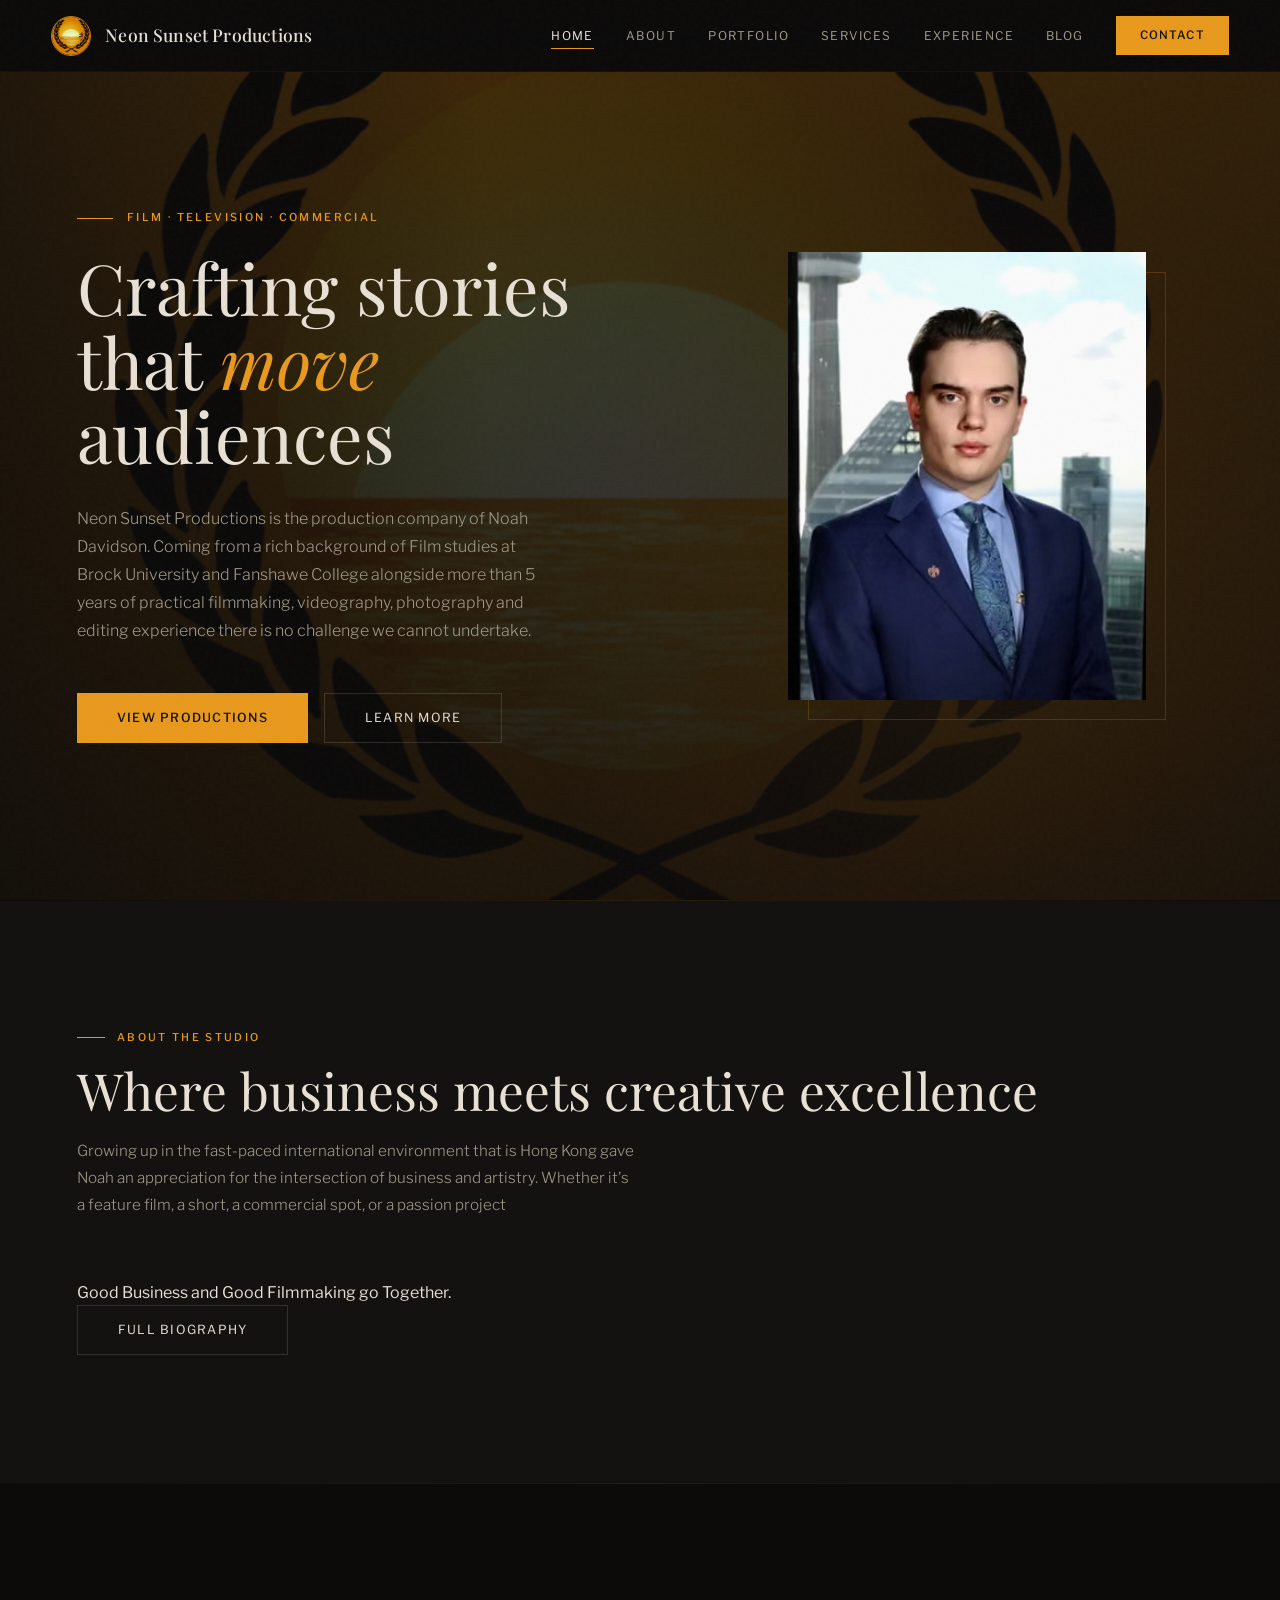
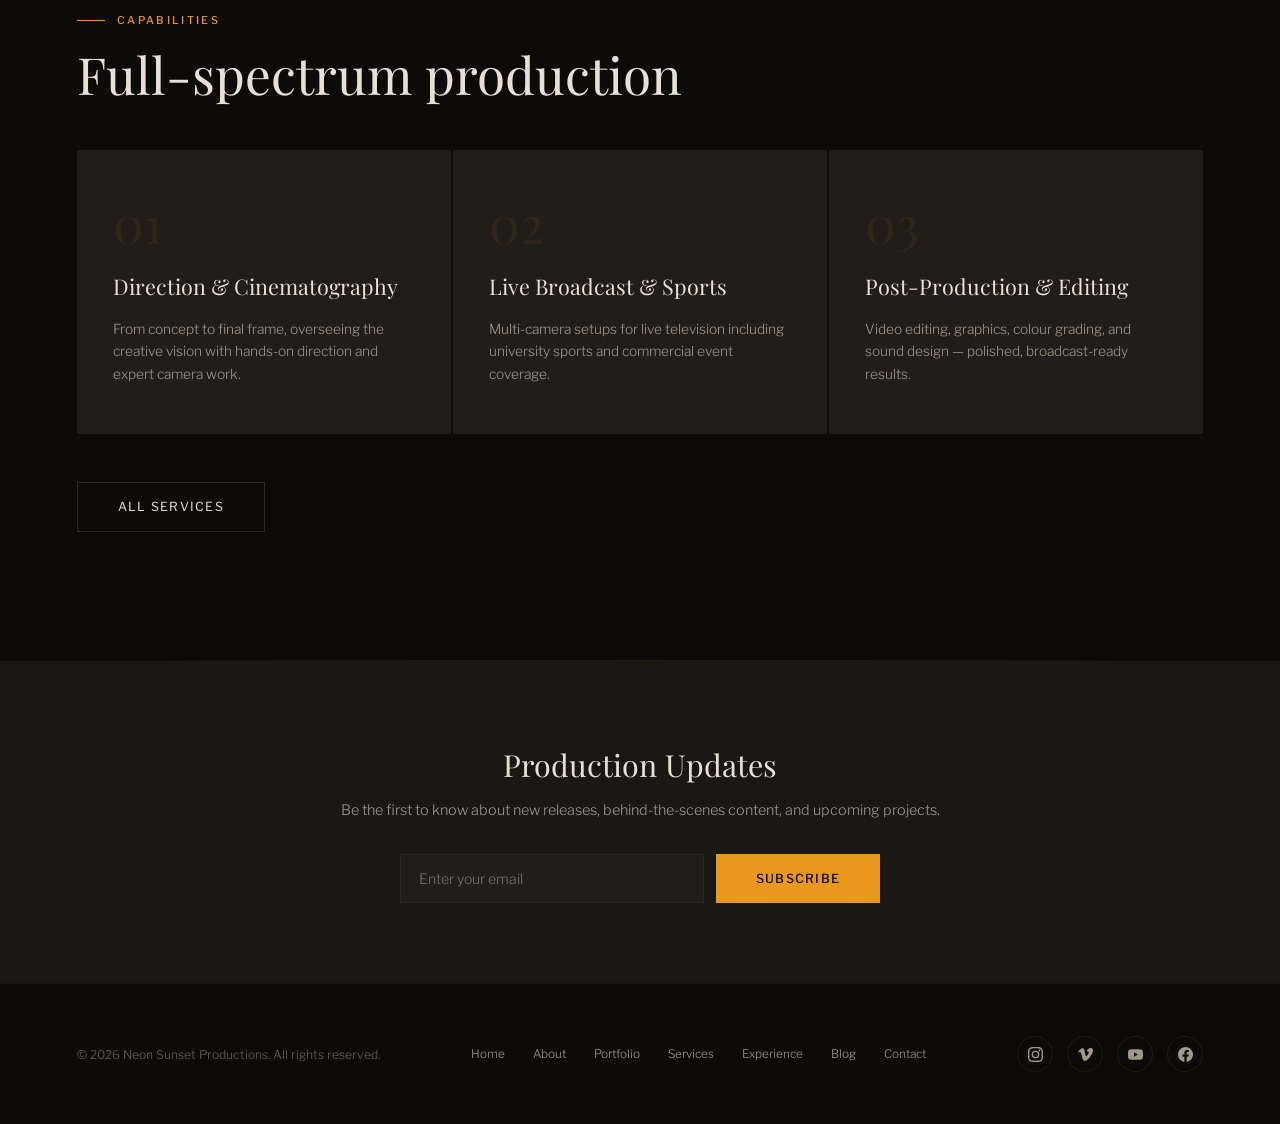
==== commit 4dbf7799: "Update index.html" ====
--- a/index.html
+++ b/index.html
@@ -73,7 +73,9 @@
     <div class="wrap">
       <p class="sec-label sr">About the Studio</p>
       <h2 class="sec-h2 sr sr-d1">Where business meets creative excellence</h2>
-      <p class="sec-p sr sr-d2" style="margin-bottom:36px">Growing up in the fast-paced international environment that is Hong Kong gave Noah an appreciation for the intersection of business and artistry. Whether it's a feature film, a short, a commercial spot, or a passion project — good business and good filmmaking go together.</p>
+      <p class="sec-p sr sr-d2" style="margin-bottom:36px">Growing up in the fast-paced international environment that is Hong Kong gave Noah an appreciation for the intersection of business and artistry. Whether it's a feature film, a short, a commercial spot, or a passion project </p>
+      <br>
+        <p>Good Business and Good Filmmaking go Together.</p>
       <a class="btn-ghost sr sr-d3" onclick="goTo('about')">Full Biography</a>
     </div>
   </section>
@@ -124,7 +126,7 @@
             <span class="role-pill">Marketing Director</span>
           </div>
           <p class="about-bio sr sr-d2">Growing up in the fast-paced international environment that is Hong Kong gave me an appreciation for the combination of business and pleasure.</p>
-          <p class="about-bio sr sr-d2">At Neon Sunset, my mission is to not only create excellent cinema, but to cultivate an environment where work doesn't impede on fun, and vice versa. Whether it be a feature film, a short, promotion or something just for fun — I believe that good business and good filmmaking go together like peanut butter and chocolate.</p>
+          <p class="about-bio sr sr-d2">At Neon Sunset, my mission is to not only create excellent cinema, but to cultivate an environment where work doesn't impede on fun, and vice versa. Whether it be a feature film, a short, promotion or something just for fun.</p>
           <p class="about-note sr sr-d3">Member of Sigma Chi (ΣX) Fraternity</p>
         </div>
         <div class="sr sr-d2">
@@ -188,7 +190,7 @@
   <article class="pf-card sr sr-d2">
     <div class="pf-thumb pf-video-shell">
       <video class="pf-video" controls preload="metadata" playsinline poster="basketball.jpg">
-        <source src="Mens Basketball.Copy.mp4" type="video/mp4">
+        <source src="Mens Basketball - Copy.mp4" type="video/mp4">
         Your browser does not support the video tag.
       </video>
     </div>
@@ -296,7 +298,7 @@
               <h2>Pre-Production Planning</h2>
               <p>Once your story is in place, it's time to move into pre-production. This phase is crucial for ensuring a smooth shooting process. Creating a realistic budget is essential — consider all potential costs including equipment rentals, location fees, cast and crew salaries, and post-production expenses.</p>
               <h2>The Importance of Cinematography</h2>
-              <p>Cinematography is the art of capturing visuals on film. It plays a significant role in how your story is perceived. Investing in quality equipment can significantly impact your film's look. Understanding composition is vital for creating visually appealing shots — use the Rule of Thirds, Leading Lines, and Framing techniques.</p>
+              <p>Cinematography is the art of capturing visuals on film. It plays a significant role in how your story is perceived. Investing in quality equipment can significantly impact your film's look. Understanding composition is vital for creating visually appealing shots. Use the Rule of Thirds, Leading Lines, and Framing techniques.</p>
               <h2>Post-Production Magic</h2>
               <p>Once filming is complete, the real magic happens in post-production. Editing is crucial for pacing and storytelling. Sound is often an overlooked aspect of filmmaking, yet it can significantly enhance the viewer's experience.</p>
               <h2>Marketing Your Film</h2>
@@ -328,7 +330,6 @@
             </div>
           </div>
         </div>
-
         <div class="blog-entry sr" onclick="toggleBlog(this)">
           <div class="blog-date-col">Feb 5 · 4 min</div>
           <div class="blog-content">
@@ -341,9 +342,9 @@
               <h2>Understanding the Power of Visuals</h2>
               <p>Visuals are more than just pretty pictures; they are powerful tools that can evoke emotions, tell stories, and convey messages in ways that words alone cannot. Research shows that people process visuals 60,000 times faster than text.</p>
               <h2>Crafting Your Visual Narrative</h2>
-              <p>Every great visual tells a story. Define your message, choose your style — whether minimalist, cinematic, or documentary — and plan your shots with storyboards to visualize the final product.</p>
+              <p>Every great visual tells a story. Define your message, choose your style whether minimalist, cinematic, or documentary, and plan your shots with storyboards to visualize the final product.</p>
               <h2>Techniques for Stunning Visuals</h2>
-              <p>Mastering lighting is essential — shooting during the golden hour provides soft, warm light that enhances beauty. Composition matters too: use the Rule of Thirds, Leading Lines, and post-production techniques like color grading and cropping to refine your work.</p>
+              <p>Mastering lighting is essential shooting during the golden hour provides soft, warm light that enhances beauty. Composition matters too: use the Rule of Thirds, Leading Lines, and post-production techniques like color grading and cropping to refine your work.</p>
               <h2>The Importance of Authenticity</h2>
               <p>In today's digital landscape, authenticity is key. Audiences are drawn to genuine content that reflects real experiences. When your visuals resonate with authenticity, they build trust and lead to deeper connections.</p>
               <h2>Showcasing Your Visuals</h2>
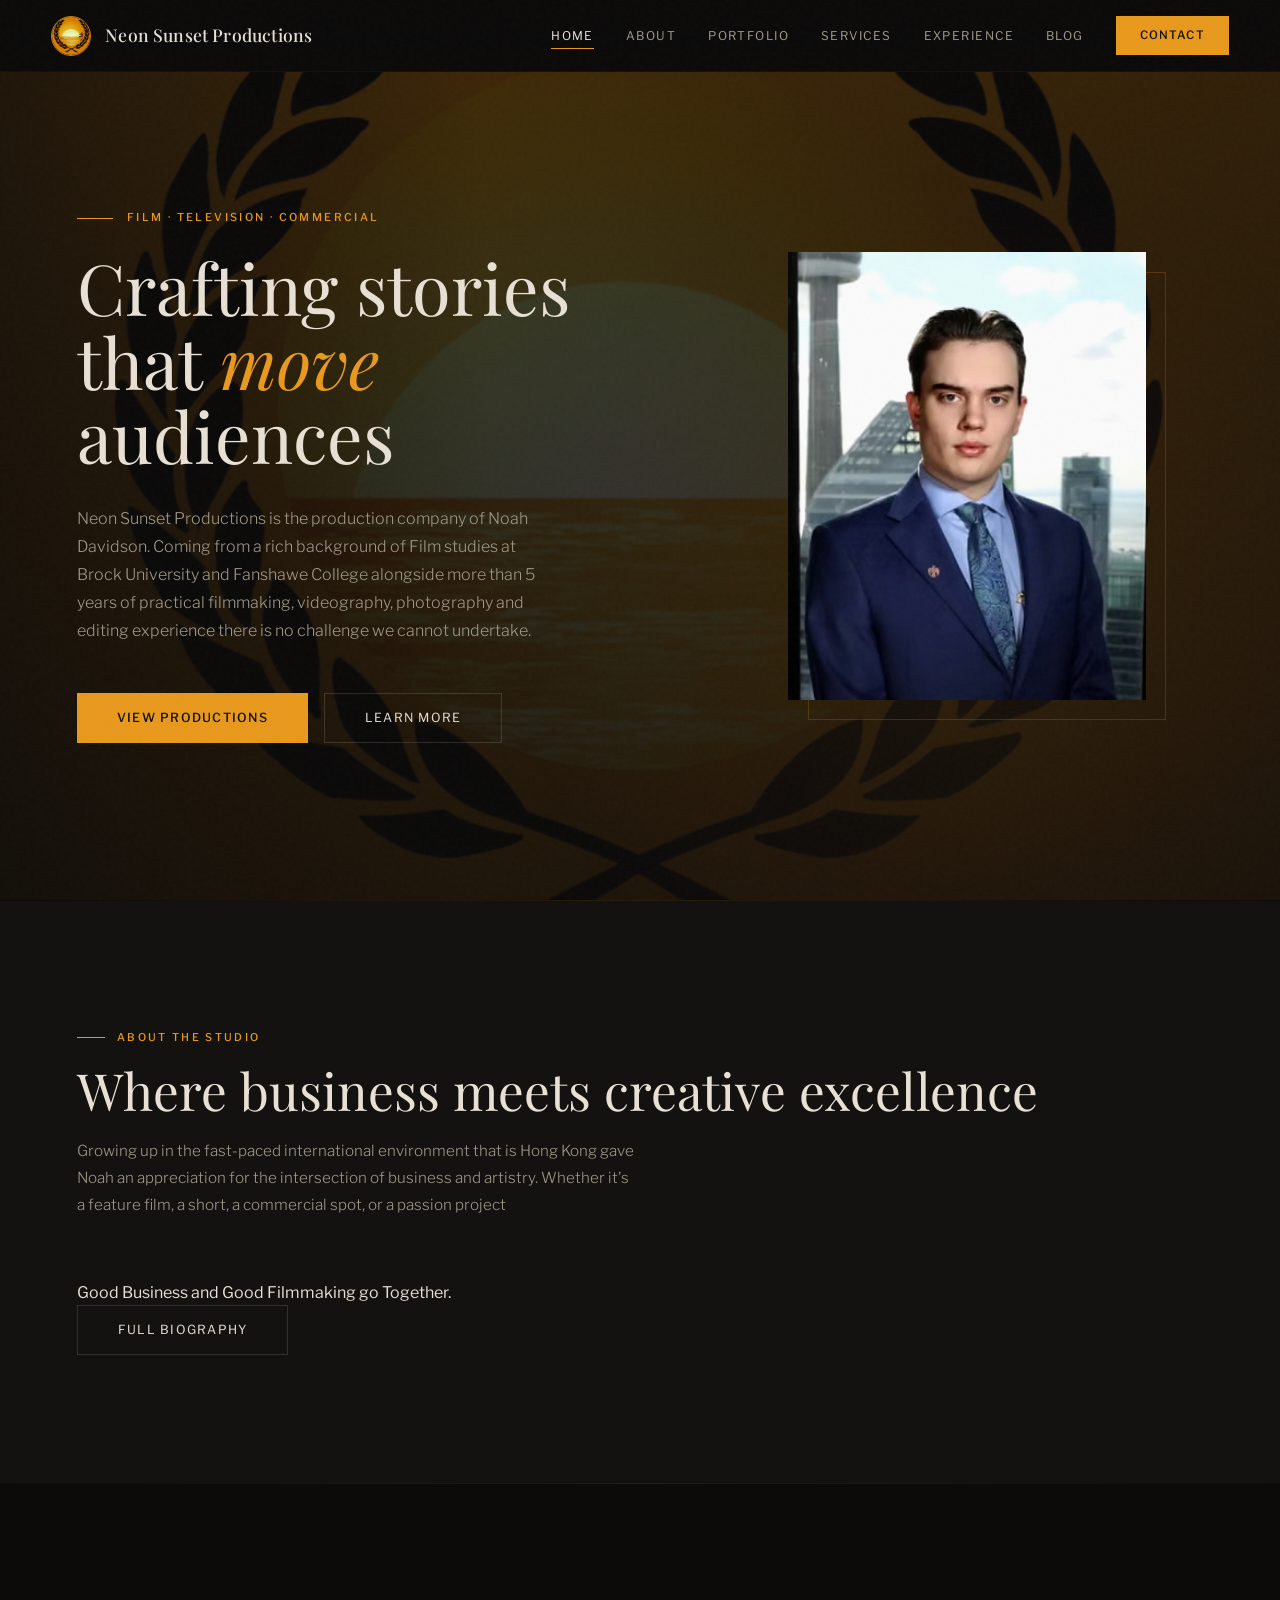
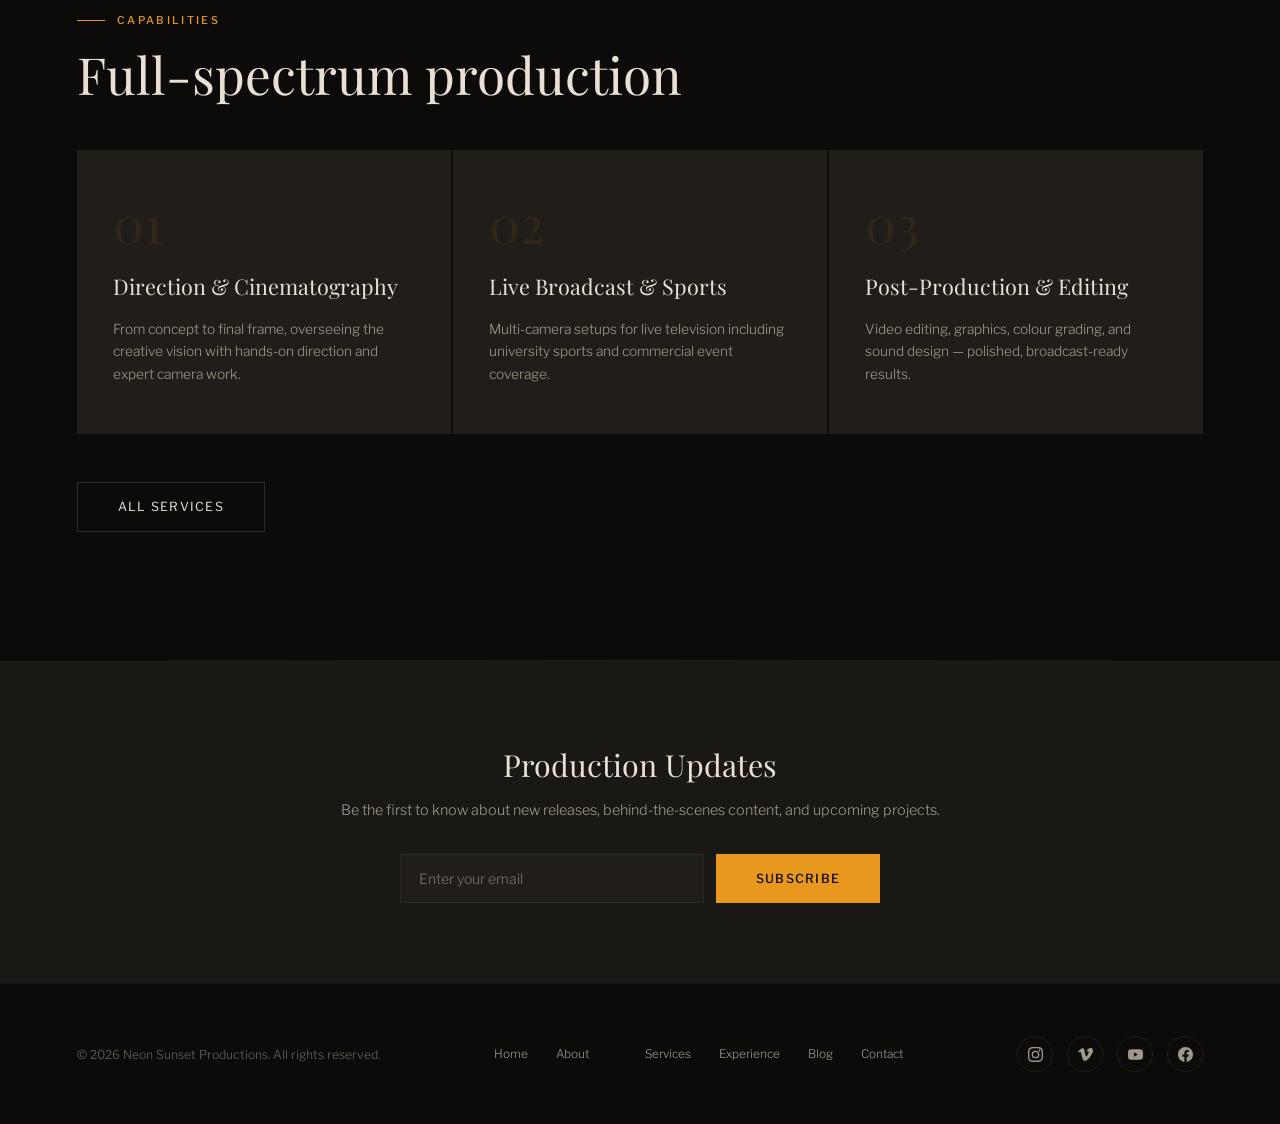
==== commit 5194464b: "Remove portfolio section and fix button links Removed portfolio section and updated button links." ====
--- a/index.html
+++ b/index.html
@@ -54,7 +54,7 @@
         <h1 class="hero-h1 sr sr-d1">Crafting stories that <em>move</em> audiences</h1>
         <p class="hero-p sr sr-d2">Neon Sunset Productions is the production company of Noah Davidson. Coming from a rich background of Film studies at Brock University and Fanshawe College alongside more than 5 years of practical filmmaking, videography, photography and editing experience there is no challenge we cannot undertake.</p>
         <div class="hero-btns sr sr-d3">
-          <a class="btn-sun" onclick="goTo('portfolio')">View Productions</a>
+          <a class="btn-sun" onclick="goTo('')">View Productions</a>
           <a class="btn-ghost" onclick="goTo('about')">Learn More</a>
         </div>
       </div>
@@ -163,15 +163,15 @@
   </div>
 </div>
 
-<!-- ═══════════ PORTFOLIO ═══════════ -->
-<div class="page" id="page-portfolio">
-  <section class="sec sec-dark">
-    <div class="wrap">
-      <p class="sec-label sr">Portfolio</p>
+<!-- ═══════════  ═══════════ -->
+<div class="page" id="page-">
+  <section class="sec sec-dark">
+    <div class="wrap">
+      <p class="sec-label sr"></p>
       <h2 class="sec-h2 sr sr-d1">Selected productions</h2>
-      <p class="sec-p sr sr-d2">Welcome to the portfolio. Here you'll find a selection of work. Explore projects to learn more about what we do.</p>
+      <p class="sec-p sr sr-d2">Welcome to the . Here you'll find a selection of work. Explore projects to learn more about what we do.</p>
       
-      <div class="portfolio-grid portfolio-video-grid">
+      <div class="-grid -video-grid">
   <article class="pf-card sr sr-d1">
     <div class="pf-thumb pf-video-shell">
       <video class="pf-video" controls preload="metadata" playsinline poster="issacs.png">
@@ -205,8 +205,8 @@
   <article class="pf-card sr sr-d3">
     <div class="pf-thumb pf-video-shell">
       <video class="pf-video" controls preload="metadata" playsinline poster="sunset.jpg">
-        <source src="Film 2F98 The Jacuzzi Noah_Davidson.mov" type="video/quicktime">
-        <source src="Film 2F98 The Jacuzzi Noah_Davidson.mov">
+        <source src="Film 2F98 The Jacuzzi Noah_Davidson.mp4" type="video/quicktime">
+  
         Your browser does not support the video tag.
       </video>
     </div>
@@ -348,7 +348,7 @@
               <h2>The Importance of Authenticity</h2>
               <p>In today's digital landscape, authenticity is key. Audiences are drawn to genuine content that reflects real experiences. When your visuals resonate with authenticity, they build trust and lead to deeper connections.</p>
               <h2>Showcasing Your Visuals</h2>
-              <p>Create a well-curated portfolio, leverage social media platforms like Instagram and Pinterest, and engage with your audience. Creating stunning visuals requires a blend of creativity, technical skills, and a deep understanding of your audience.</p>
+              <p>Create a well-curated , leverage social media platforms like Instagram and Pinterest, and engage with your audience. Creating stunning visuals requires a blend of creativity, technical skills, and a deep understanding of your audience.</p>
             </div>
           </div>
         </div>
@@ -403,7 +403,7 @@
     <div class="footer-nav">
       <a onclick="goTo('home')">Home</a>
       <a onclick="goTo('about')">About</a>
-      <a onclick="goTo('portfolio')">Portfolio</a>
+      <a onclick="goTo('')"></a>
       <a onclick="goTo('services')">Services</a>
       <a onclick="goTo('experience')">Experience</a>
       <a onclick="goTo('blog')">Blog</a>
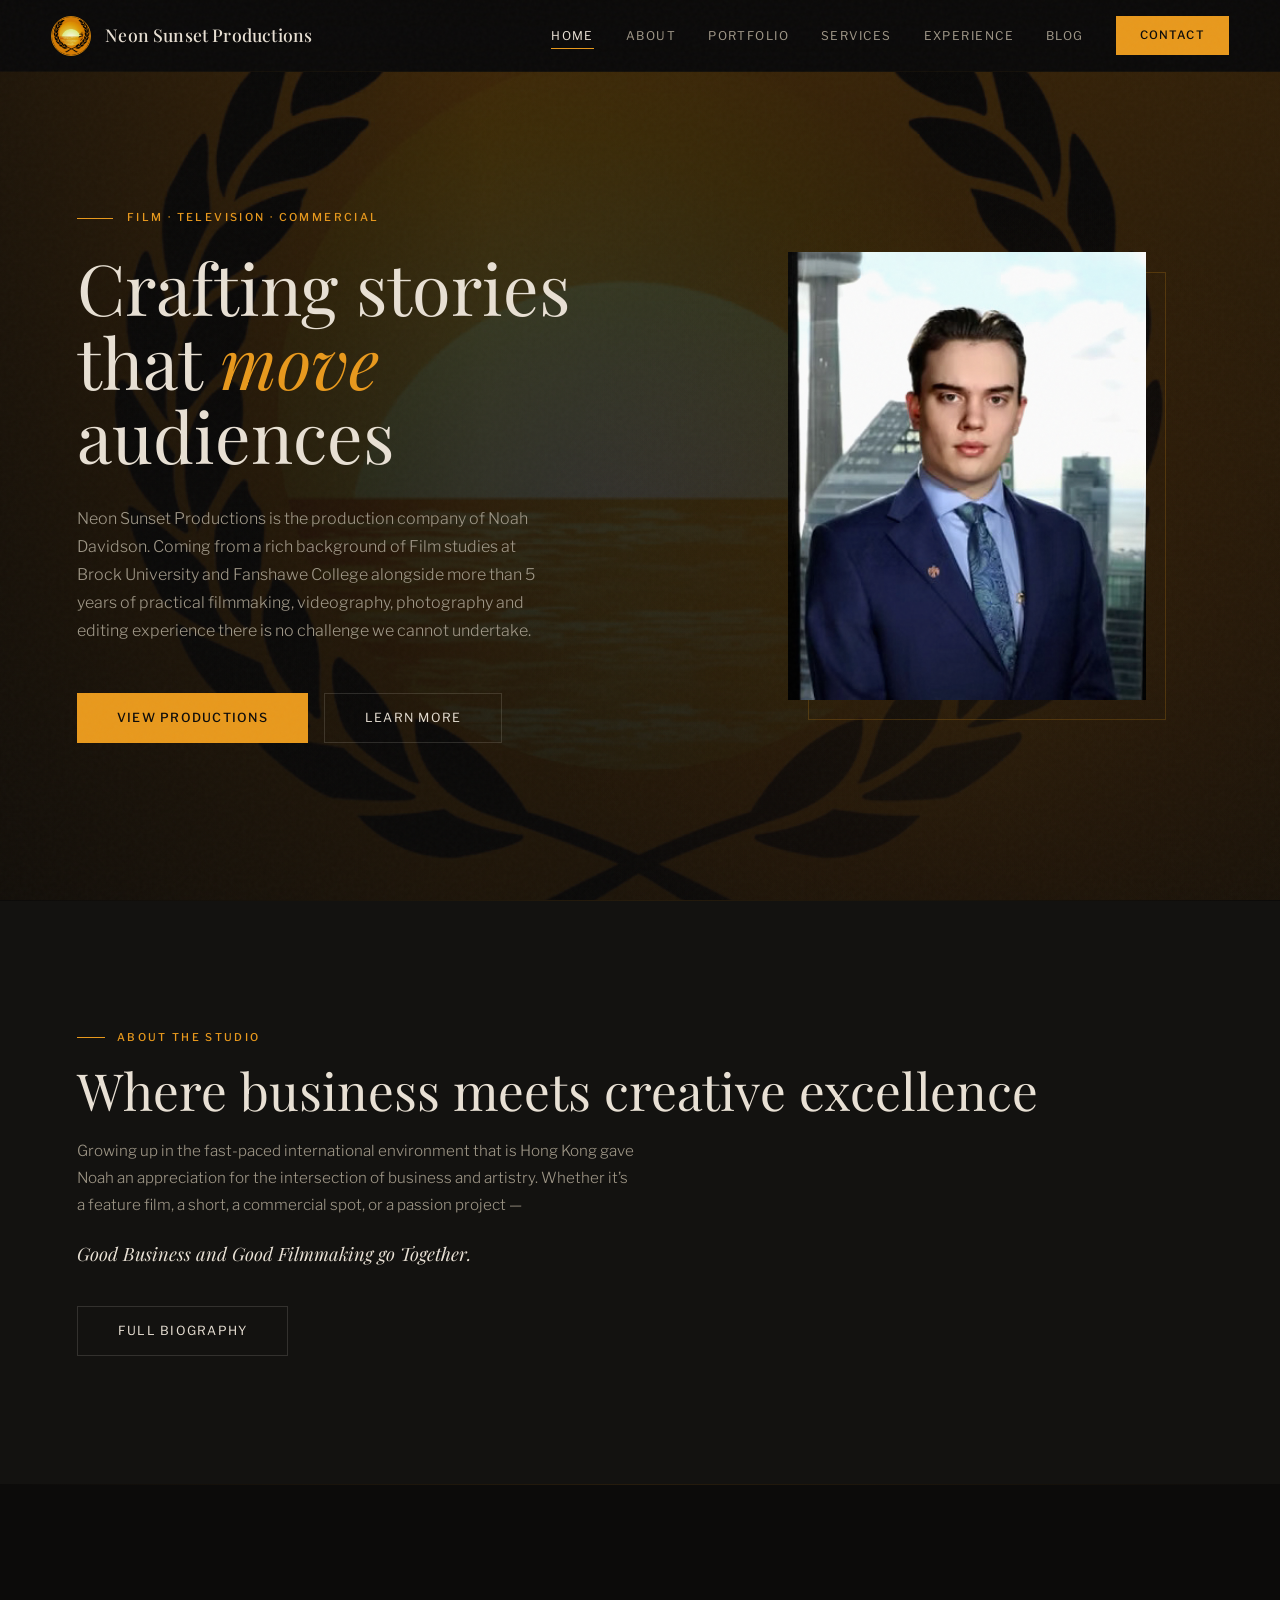
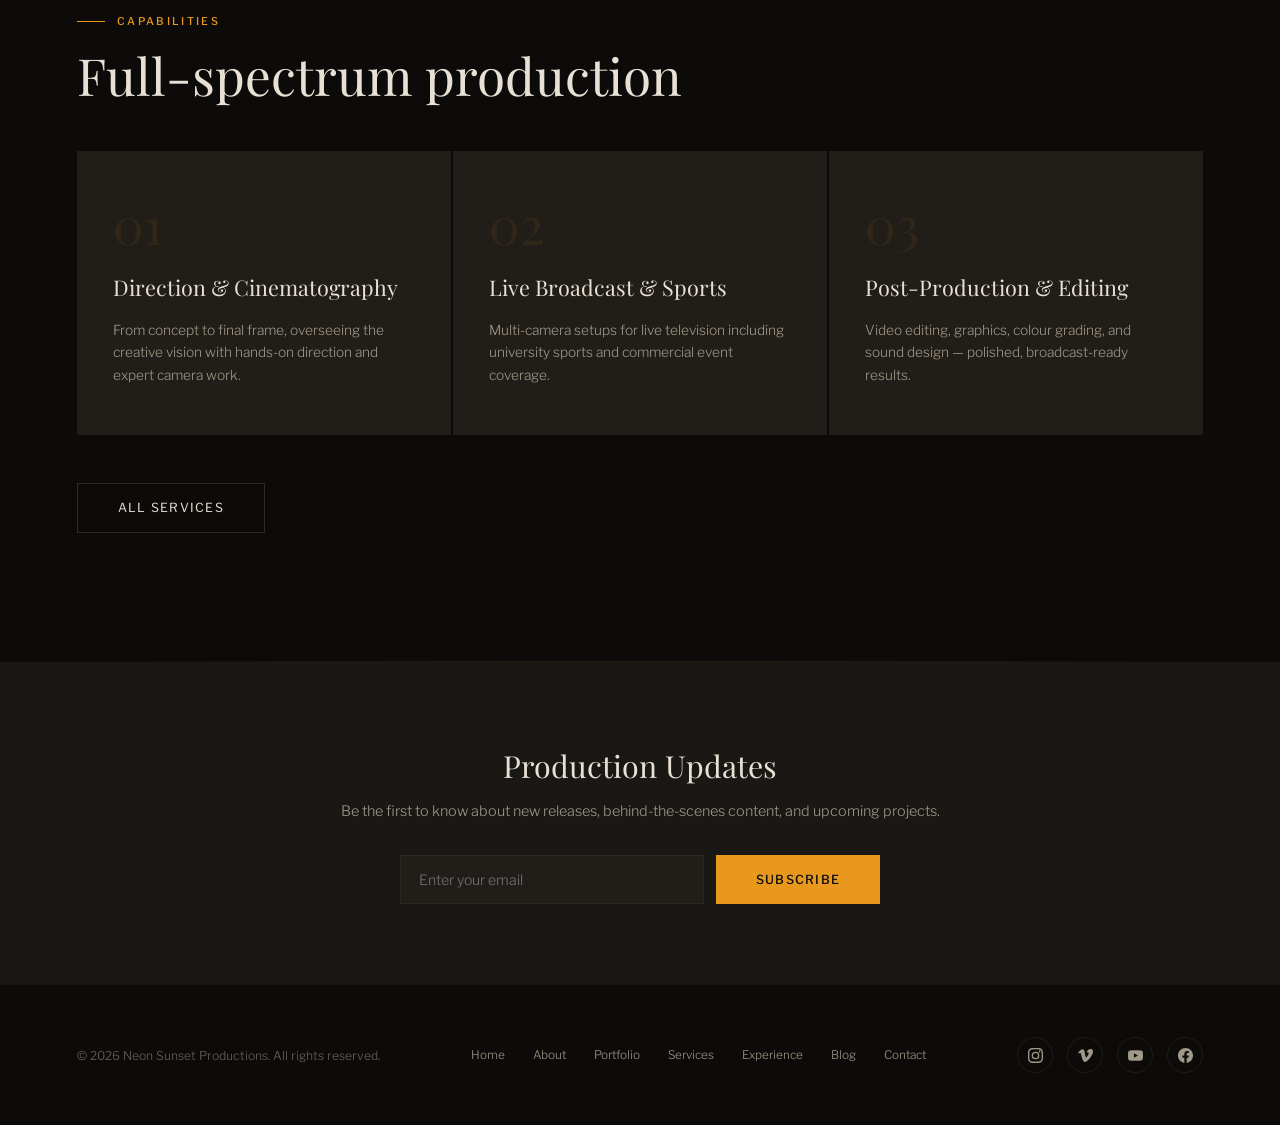
==== commit 77dbbf74: "Update print statement from 'Hello' to 'Goodbye'" ====
--- a/index.html
+++ b/index.html
@@ -8,9 +8,7 @@
 <link rel="preconnect" href="https://fonts.googleapis.com">
 <link rel="preconnect" href="https://fonts.gstatic.com" crossorigin>
 <link href="https://fonts.googleapis.com/css2?family=Playfair+Display:ital,wght@0,400;0,500;0,600;1,400;1,500&family=Libre+Franklin:wght@200;300;400;500;600&display=swap" rel="stylesheet">
-
-  <link rel="stylesheet" href="styles.css">
-
+<link rel="stylesheet" href="styles.css">
 </head>
 <body>
 
@@ -44,17 +42,17 @@
   <a class="nav-link" onclick="goTo('contact')">Contact</a>
 </div>
 
-<!-- ═══════════ HOME ═══════════ -->
+<!-- HOME -->
 <div class="page active" id="page-home">
   <section class="hero" style="background-image:linear-gradient(rgba(12,11,10,0.56), rgba(12,11,10,0.84)), url('sunset.jpg');">
     <div class="hero-glow"></div>
     <div class="hero-grid">
       <div>
-        <p class="hero-tag sr">Film · Television · Commercial</p>
+        <p class="hero-tag sr">Film &middot; Television &middot; Commercial</p>
         <h1 class="hero-h1 sr sr-d1">Crafting stories that <em>move</em> audiences</h1>
         <p class="hero-p sr sr-d2">Neon Sunset Productions is the production company of Noah Davidson. Coming from a rich background of Film studies at Brock University and Fanshawe College alongside more than 5 years of practical filmmaking, videography, photography and editing experience there is no challenge we cannot undertake.</p>
         <div class="hero-btns sr sr-d3">
-          <a class="btn-sun" onclick="goTo('')">View Productions</a>
+          <a class="btn-sun" onclick="goTo('portfolio')">View Productions</a>
           <a class="btn-ghost" onclick="goTo('about')">Learn More</a>
         </div>
       </div>
@@ -68,37 +66,33 @@
 
   <div class="sec-divider"></div>
 
-  <!-- HOME: About preview -->
   <section class="sec sec-dark">
     <div class="wrap">
       <p class="sec-label sr">About the Studio</p>
       <h2 class="sec-h2 sr sr-d1">Where business meets creative excellence</h2>
-      <p class="sec-p sr sr-d2" style="margin-bottom:36px">Growing up in the fast-paced international environment that is Hong Kong gave Noah an appreciation for the intersection of business and artistry. Whether it's a feature film, a short, a commercial spot, or a passion project </p>
-      <br>
-        <p>Good Business and Good Filmmaking go Together.</p>
-      <a class="btn-ghost sr sr-d3" onclick="goTo('about')">Full Biography</a>
+      <p class="sec-p sr sr-d2" style="margin-bottom:20px">Growing up in the fast-paced international environment that is Hong Kong gave Noah an appreciation for the intersection of business and artistry. Whether it&rsquo;s a feature film, a short, a commercial spot, or a passion project &mdash;</p>
+      <p class="sec-p sr sr-d2" style="color:var(--text);font-family:var(--display);font-size:1.15rem;font-style:italic;margin-bottom:36px">Good Business and Good Filmmaking go Together.</p>
+      <a class="btn-ghost sr sr-d3" style="display:inline-block" onclick="goTo('about')">Full Biography</a>
     </div>
   </section>
 
   <div class="sec-divider"></div>
 
-  <!-- HOME: Services preview -->
   <section class="sec sec-night">
     <div class="wrap">
       <p class="sec-label sr">Capabilities</p>
       <h2 class="sec-h2 sr sr-d1">Full-spectrum production</h2>
       <div class="svc-grid" style="margin-top:48px">
-        <div class="svc-card sr"><div class="svc-num">01</div><h3 class="svc-title">Direction & Cinematography</h3><p class="svc-desc">From concept to final frame, overseeing the creative vision with hands-on direction and expert camera work.</p></div>
-        <div class="svc-card sr sr-d1"><div class="svc-num">02</div><h3 class="svc-title">Live Broadcast & Sports</h3><p class="svc-desc">Multi-camera setups for live television including university sports and commercial event coverage.</p></div>
-        <div class="svc-card sr sr-d2"><div class="svc-num">03</div><h3 class="svc-title">Post-Production & Editing</h3><p class="svc-desc">Video editing, graphics, colour grading, and sound design — polished, broadcast-ready results.</p></div>
-      </div>
-      <a class="btn-ghost sr" style="margin-top:48px" onclick="goTo('services')">All Services</a>
+        <div class="svc-card sr"><div class="svc-num">01</div><h3 class="svc-title">Direction &amp; Cinematography</h3><p class="svc-desc">From concept to final frame, overseeing the creative vision with hands-on direction and expert camera work.</p></div>
+        <div class="svc-card sr sr-d1"><div class="svc-num">02</div><h3 class="svc-title">Live Broadcast &amp; Sports</h3><p class="svc-desc">Multi-camera setups for live television including university sports and commercial event coverage.</p></div>
+        <div class="svc-card sr sr-d2"><div class="svc-num">03</div><h3 class="svc-title">Post-Production &amp; Editing</h3><p class="svc-desc">Video editing, graphics, colour grading, and sound design &mdash; polished, broadcast-ready results.</p></div>
+      </div>
+      <a class="btn-ghost sr" style="margin-top:48px;display:inline-block" onclick="goTo('services')">All Services</a>
     </div>
   </section>
 
   <div class="sec-divider"></div>
 
-  <!-- HOME: Newsletter -->
   <div class="newsletter">
     <h3>Production Updates</h3>
     <p>Be the first to know about new releases, behind-the-scenes content, and upcoming projects.</p>
@@ -109,7 +103,7 @@
   </div>
 </div>
 
-<!-- ═══════════ ABOUT ═══════════ -->
+<!-- ABOUT -->
 <div class="page" id="page-about">
   <section class="sec sec-dark">
     <div class="wrap">
@@ -117,7 +111,7 @@
         <div>
           <p class="sec-label sr">Filmmaker Biography</p>
           <h2 class="sec-h2 sr sr-d1">Noah Davidson</h2>
-          <p class="sr sr-d1" style="color:var(--text);font-weight:400;font-size:0.95rem;margin-bottom:4px">Founder & CEO — Neon Sunset Productions</p>
+          <p class="sr sr-d1" style="color:var(--text);font-weight:400;font-size:0.95rem;margin-bottom:4px">Founder &amp; CEO &mdash; Neon Sunset Productions</p>
           <div class="about-roles sr sr-d2">
             <span class="role-pill">Producer</span>
             <span class="role-pill">Director</span>
@@ -126,8 +120,8 @@
             <span class="role-pill">Marketing Director</span>
           </div>
           <p class="about-bio sr sr-d2">Growing up in the fast-paced international environment that is Hong Kong gave me an appreciation for the combination of business and pleasure.</p>
-          <p class="about-bio sr sr-d2">At Neon Sunset, my mission is to not only create excellent cinema, but to cultivate an environment where work doesn't impede on fun, and vice versa. Whether it be a feature film, a short, promotion or something just for fun.</p>
-          <p class="about-note sr sr-d3">Member of Sigma Chi (ΣX) Fraternity</p>
+          <p class="about-bio sr sr-d2">At Neon Sunset, my mission is to not only create excellent cinema, but to cultivate an environment where work doesn&rsquo;t impede on fun, and vice versa. Whether it be a feature film, a short, promotion or something just for fun.</p>
+          <p class="about-note sr sr-d3">Member of Sigma Chi (&Sigma;X) Fraternity</p>
         </div>
         <div class="sr sr-d2">
           <div class="about-image-frame">
@@ -138,18 +132,17 @@
       </div>
       <div class="about-stats sr sr-d3">
         <div class="about-stat"><div class="about-stat-num">5+</div><div class="about-stat-label">Years Experience</div></div>
-        <div class="about-stat"><div class="about-stat-num">2</div><div class="about-stat-label">Institutions — Brock & Fanshawe</div></div>
+        <div class="about-stat"><div class="about-stat-num">2</div><div class="about-stat-label">Institutions &mdash; Brock &amp; Fanshawe</div></div>
         <div class="about-stat"><div class="about-stat-num">6+</div><div class="about-stat-label">Roles Mastered</div></div>
         <div class="about-stat"><div class="about-stat-num">3</div><div class="about-stat-label">Countries Worked In</div></div>
       </div>
     </div>
   </section>
 
-  <!-- Resume image -->
   <section class="sec sec-night" style="text-align:center">
     <div class="wrap">
       <p class="sec-label sr" style="justify-content:center">Curriculum Vitae</p>
-      <h2 class="sec-h2 sr sr-d1" style="text-align:center">Résumé</h2>
+      <h2 class="sec-h2 sr sr-d1" style="text-align:center">R&eacute;sum&eacute;</h2>
       <div class="resume-frame sr sr-d2" style="max-width:540px;margin:40px auto 0">
         <img class="resume-image" src="resume.jpg" alt="Resume of Noah Davidson">
       </div>
@@ -163,116 +156,116 @@
   </div>
 </div>
 
-<!-- ═══════════  ═══════════ -->
-<div class="page" id="page-">
-  <section class="sec sec-dark">
-    <div class="wrap">
-      <p class="sec-label sr"></p>
+<!-- PORTFOLIO -->
+<div class="page" id="page-portfolio">
+  <section class="sec sec-dark">
+    <div class="wrap">
+      <p class="sec-label sr">Portfolio</p>
       <h2 class="sec-h2 sr sr-d1">Selected productions</h2>
-      <p class="sec-p sr sr-d2">Welcome to the . Here you'll find a selection of work. Explore projects to learn more about what we do.</p>
-      
-      <div class="-grid -video-grid">
-  <article class="pf-card sr sr-d1">
-    <div class="pf-thumb pf-video-shell">
-      <video class="pf-video" controls preload="metadata" playsinline poster="issacs.png">
-        <source src="Last Shot v2.mp4" type="video/mp4">
-        Your browser does not support the video tag.
-      </video>
-    </div>
-    <div class="pf-body">
-      <div class="pf-type">Promotional Short</div>
-      <h3 class="pf-title">'Last Shot' for BrockTV</h3>
-      <p class="pf-desc">A promotional short highlighting the final event night at Brock University's bar, Isaac's. Shot and edited by Noah Davidson.</p>
-      <p class="pf-date">April 2025</p>
-    </div>
-  </article>
-
-  <article class="pf-card sr sr-d2">
-    <div class="pf-thumb pf-video-shell">
-      <video class="pf-video" controls preload="metadata" playsinline poster="basketball.jpg">
-        <source src="Mens Basketball - Copy.mp4" type="video/mp4">
-        Your browser does not support the video tag.
-      </video>
-    </div>
-    <div class="pf-body">
-      <div class="pf-type">Promotional Short</div>
-      <h3 class="pf-title">Men's Basketball — Brock University</h3>
-      <p class="pf-desc">A promotional short highlighting Brock University's men's basketball team from the 2024–2025 season.</p>
-      <p class="pf-date">February 2025</p>
-    </div>
-  </article>
-
-  <article class="pf-card sr sr-d3">
-    <div class="pf-thumb pf-video-shell">
-      <video class="pf-video" controls preload="metadata" playsinline poster="sunset.jpg">
-        <source src="Film 2F98 The Jacuzzi Noah_Davidson.mp4" type="video/quicktime">
-  
-        Your browser does not support the video tag.
-      </video>
-    </div>
-    <div class="pf-body">
-      <div class="pf-type">Narrative Film</div>
-      <h3 class="pf-title">The Jacuzzi</h3>
-      <p class="pf-desc">A narrative film project showcasing Noah Davidson's production and visual storytelling work.</p>
-      <p class="pf-date">Featured project</p>
-    </div>
-  </article>
-</div>
-</section>
-  <div class="newsletter">
-    <h3>Production Updates</h3>
-    <p>Be the first to know about new releases and upcoming projects.</p>
-    <form class="nl-form" onsubmit="nlSubmit(event)"><input type="email" placeholder="Enter your email" required><button type="submit" class="btn-sun">Subscribe</button></form>
-  </div>
-</div>
-
-<!-- ═══════════ SERVICES ═══════════ -->
+      <p class="sec-p sr sr-d2">Welcome to the portfolio. Here you&rsquo;ll find a selection of work. Explore projects to learn more about what we do.</p>
+
+      <div class="portfolio-grid portfolio-video-grid">
+        <article class="pf-card sr sr-d1">
+          <div class="pf-thumb pf-video-shell">
+            <video class="pf-video" controls preload="metadata" playsinline poster="issacs.png">
+              <source src="Last Shot v2.mp4" type="video/mp4">
+              Your browser does not support the video tag.
+            </video>
+          </div>
+          <div class="pf-body">
+            <div class="pf-type">Promotional Short</div>
+            <h3 class="pf-title">&lsquo;Last Shot&rsquo; for BrockTV</h3>
+            <p class="pf-desc">A promotional short highlighting the final event night at Brock University&rsquo;s bar, Isaac&rsquo;s. Shot and edited by Noah Davidson.</p>
+            <p class="pf-date">April 2025</p>
+          </div>
+        </article>
+
+        <article class="pf-card sr sr-d2">
+          <div class="pf-thumb pf-video-shell">
+            <video class="pf-video" controls preload="metadata" playsinline poster="basketball.jpg">
+              <source src="Mens Basketball - Copy.mp4" type="video/mp4">
+              Your browser does not support the video tag.
+            </video>
+          </div>
+          <div class="pf-body">
+            <div class="pf-type">Promotional Short</div>
+            <h3 class="pf-title">Men&rsquo;s Basketball &mdash; Brock University</h3>
+            <p class="pf-desc">A promotional short highlighting Brock University&rsquo;s men&rsquo;s basketball team from the 2024&ndash;2025 season.</p>
+            <p class="pf-date">February 2025</p>
+          </div>
+        </article>
+
+        <article class="pf-card sr sr-d3">
+          <div class="pf-thumb pf-video-shell">
+            <video class="pf-video" controls preload="metadata" playsinline poster="sunset.jpg">
+              <source src="Film 2F98 The Jacuzzi Noah_Davidson.mp4" type="video/mp4">
+              Your browser does not support the video tag.
+            </video>
+          </div>
+          <div class="pf-body">
+            <div class="pf-type">Narrative Film</div>
+            <h3 class="pf-title">The Jacuzzi</h3>
+            <p class="pf-desc">A narrative film project showcasing Noah Davidson&rsquo;s production and visual storytelling work.</p>
+            <p class="pf-date">Featured project</p>
+          </div>
+        </article>
+      </div>
+    </div>
+  </section>
+  <div class="newsletter">
+    <h3>Production Updates</h3>
+    <p>Be the first to know about new releases and upcoming projects.</p>
+    <form class="nl-form" onsubmit="nlSubmit(event)"><input type="email" placeholder="Enter your email" required><button type="submit" class="btn-sun">Subscribe</button></form>
+  </div>
+</div>
+
+<!-- SERVICES -->
 <div class="page" id="page-services">
   <section class="sec sec-dark">
     <div class="wrap">
       <p class="sec-label sr">What We Do</p>
       <h2 class="sec-h2 sr sr-d1">Full-spectrum production capabilities</h2>
       <div class="svc-grid">
-        <div class="svc-card sr"><div class="svc-num">01</div><h3 class="svc-title">Direction & Cinematography</h3><p class="svc-desc">From concept to final frame, overseeing the creative vision with hands-on direction and expert camera work for narrative and commercial projects.</p></div>
-        <div class="svc-card sr sr-d1"><div class="svc-num">02</div><h3 class="svc-title">Live Broadcast & Sports</h3><p class="svc-desc">Managing multi-camera setups for live television broadcasts including university sports, commercial programming, and live event coverage.</p></div>
-        <div class="svc-card sr sr-d2"><div class="svc-num">03</div><h3 class="svc-title">Post-Production & Editing</h3><p class="svc-desc">Extensive video editing, graphics, colour grading, and sound design. Bringing raw footage to life with polished, broadcast-ready results.</p></div>
+        <div class="svc-card sr"><div class="svc-num">01</div><h3 class="svc-title">Direction &amp; Cinematography</h3><p class="svc-desc">From concept to final frame, overseeing the creative vision with hands-on direction and expert camera work for narrative and commercial projects.</p></div>
+        <div class="svc-card sr sr-d1"><div class="svc-num">02</div><h3 class="svc-title">Live Broadcast &amp; Sports</h3><p class="svc-desc">Managing multi-camera setups for live television broadcasts including university sports, commercial programming, and live event coverage.</p></div>
+        <div class="svc-card sr sr-d2"><div class="svc-num">03</div><h3 class="svc-title">Post-Production &amp; Editing</h3><p class="svc-desc">Extensive video editing, graphics, colour grading, and sound design. Bringing raw footage to life with polished, broadcast-ready results.</p></div>
         <div class="svc-card sr sr-d3"><div class="svc-num">04</div><h3 class="svc-title">Production Management</h3><p class="svc-desc">Coordinating talent, crew, equipment, and logistics. Ensuring every production runs on time and on budget with professional oversight.</p></div>
-        <div class="svc-card sr"><div class="svc-num">05</div><h3 class="svc-title">Sound & Audio Engineering</h3><p class="svc-desc">Operation of professional recording equipment including shotgun and clip microphones, with full audio post-production and mixing capabilities.</p></div>
-        <div class="svc-card sr sr-d1"><div class="svc-num">06</div><h3 class="svc-title">Equipment & Technical</h3><p class="svc-desc">Broadcast-quality camera operation, equipment maintenance and repair, lighting design, and full technical support for productions of any scale.</p></div>
-      </div>
-    </div>
-  </section>
-  <div class="newsletter">
-    <h3>Production Updates</h3>
-    <p>Be the first to know about new releases and upcoming projects.</p>
-    <form class="nl-form" onsubmit="nlSubmit(event)"><input type="email" placeholder="Enter your email" required><button type="submit" class="btn-sun">Subscribe</button></form>
-  </div>
-</div>
-
-<!-- ═══════════ EXPERIENCE ═══════════ -->
+        <div class="svc-card sr"><div class="svc-num">05</div><h3 class="svc-title">Sound &amp; Audio Engineering</h3><p class="svc-desc">Operation of professional recording equipment including shotgun and clip microphones, with full audio post-production and mixing capabilities.</p></div>
+        <div class="svc-card sr sr-d1"><div class="svc-num">06</div><h3 class="svc-title">Equipment &amp; Technical</h3><p class="svc-desc">Broadcast-quality camera operation, equipment maintenance and repair, lighting design, and full technical support for productions of any scale.</p></div>
+      </div>
+    </div>
+  </section>
+  <div class="newsletter">
+    <h3>Production Updates</h3>
+    <p>Be the first to know about new releases and upcoming projects.</p>
+    <form class="nl-form" onsubmit="nlSubmit(event)"><input type="email" placeholder="Enter your email" required><button type="submit" class="btn-sun">Subscribe</button></form>
+  </div>
+</div>
+
+<!-- EXPERIENCE -->
 <div class="page" id="page-experience">
   <section class="sec sec-dark">
     <div class="wrap">
       <p class="sec-label sr">Curriculum Vitae</p>
       <h2 class="sec-h2 sr sr-d1">Professional experience</h2>
       <div class="exp-timeline">
-        <div class="exp-item"><div class="exp-date">2024 – Present</div><div class="exp-role">Media Director</div><div class="exp-org">Brock TV, St. Catharines</div><div class="exp-desc">Manage, set up, and operate live TV broadcasts for commercial programming and sports. Coordinate actors and crew members. Work with writers and producers to develop high quality content.</div></div>
-        <div class="exp-item"><div class="exp-date">2023 – Present</div><div class="exp-role">Producer</div><div class="exp-org">Brock TV, St. Catharines</div><div class="exp-desc">Extensive use of video editing software and graphics. Set up and operation of single and multi camera systems for live events and productions. Motion picture directing. Operation of all sound recording equipment including shotgun and clip mics. Equipment maintenance and repair. Managing live university sports broadcasts including Hockey, Football, Volleyball, Netball.</div></div>
+        <div class="exp-item"><div class="exp-date">2024 &ndash; Present</div><div class="exp-role">Media Director</div><div class="exp-org">Brock TV, St. Catharines</div><div class="exp-desc">Manage, set up, and operate live TV broadcasts for commercial programming and sports. Coordinate actors and crew members. Work with writers and producers to develop high quality content.</div></div>
+        <div class="exp-item"><div class="exp-date">2023 &ndash; Present</div><div class="exp-role">Producer</div><div class="exp-org">Brock TV, St. Catharines</div><div class="exp-desc">Extensive use of video editing software and graphics. Set up and operation of single and multi camera systems for live events and productions. Motion picture directing. Operation of all sound recording equipment including shotgun and clip mics. Equipment maintenance and repair. Managing live university sports broadcasts including Hockey, Football, Volleyball, Netball.</div></div>
         <div class="exp-item"><div class="exp-date">2023</div><div class="exp-role">Restaurant Front of House Support</div><div class="exp-org">Associazione Chianti, Hong Kong</div><div class="exp-desc">Open and close restaurant. Set up restaurant for service. Polish and prepare glassware. Prepare drinks under the guidance of sommelier. Deliver dishes and drinks to tables. General support for all serving and cleaning.</div></div>
-        <div class="exp-item"><div class="exp-date">2022 – 2023</div><div class="exp-role">Camera Operator</div><div class="exp-org">Brock University Sports, St. Catharines</div><div class="exp-desc">Camera operator for BrockTV (OUA) events. Used both video and still shot cameras to capture events. Operated television cameras for live broadcasts. Checked composition and lighting of shots before beginning shoots.</div></div>
-        <div class="exp-item"><div class="exp-date">2021 – 2022</div><div class="exp-role">Assistant Coach</div><div class="exp-org">Hong Kong Cricket, Hong Kong</div><div class="exp-desc">For HKCC junior Hockey team. Conferred with coaches to determine weaknesses in current team roster and develop training plans. Developed and implemented training drills to improve performance.</div></div>
-        <div class="exp-item"><div class="exp-date">2019</div><div class="exp-role">Volunteer Classroom Assistant</div><div class="exp-org">Quarry Bay School, Hong Kong</div><div class="exp-desc">Cleaned and organized art supplies and related materials. Monitored student classroom and outdoors activities to promote student safety. Assisted teachers with classroom management to maintain positive learning environment. Set up visual aids, equipment and classroom displays to support teacher's lesson delivery.</div></div>
-      </div>
-    </div>
-  </section>
-  <div class="newsletter">
-    <h3>Production Updates</h3>
-    <p>Be the first to know about new releases and upcoming projects.</p>
-    <form class="nl-form" onsubmit="nlSubmit(event)"><input type="email" placeholder="Enter your email" required><button type="submit" class="btn-sun">Subscribe</button></form>
-  </div>
-</div>
-
-<!-- ═══════════ BLOG ═══════════ -->
+        <div class="exp-item"><div class="exp-date">2022 &ndash; 2023</div><div class="exp-role">Camera Operator</div><div class="exp-org">Brock University Sports, St. Catharines</div><div class="exp-desc">Camera operator for BrockTV (OUA) events. Used both video and still shot cameras to capture events. Operated television cameras for live broadcasts. Checked composition and lighting of shots before beginning shoots.</div></div>
+        <div class="exp-item"><div class="exp-date">2021 &ndash; 2022</div><div class="exp-role">Assistant Coach</div><div class="exp-org">Hong Kong Cricket, Hong Kong</div><div class="exp-desc">For HKCC junior Hockey team. Conferred with coaches to determine weaknesses in current team roster and develop training plans. Developed and implemented training drills to improve performance.</div></div>
+        <div class="exp-item"><div class="exp-date">2019</div><div class="exp-role">Volunteer Classroom Assistant</div><div class="exp-org">Quarry Bay School, Hong Kong</div><div class="exp-desc">Cleaned and organized art supplies and related materials. Monitored student classroom and outdoors activities to promote student safety. Assisted teachers with classroom management to maintain positive learning environment. Set up visual aids, equipment and classroom displays to support teacher&rsquo;s lesson delivery.</div></div>
+      </div>
+    </div>
+  </section>
+  <div class="newsletter">
+    <h3>Production Updates</h3>
+    <p>Be the first to know about new releases and upcoming projects.</p>
+    <form class="nl-form" onsubmit="nlSubmit(event)"><input type="email" placeholder="Enter your email" required><button type="submit" class="btn-sun">Subscribe</button></form>
+  </div>
+</div>
+
+<!-- BLOG -->
 <div class="page" id="page-blog">
   <section class="sec sec-dark">
     <div class="wrap">
@@ -280,14 +273,14 @@
       <h2 class="sec-h2 sr sr-d1">Production insights</h2>
       <div class="blog-grid">
 
-        <div class="blog-entry sr" onclick="toggleBlog(this)">
-          <div class="blog-date-col">Feb 5 · 4 min</div>
+        <div class="blog-entry sr" onclick="toggleBlog(this, event)">
+          <div class="blog-date-col">Feb 5 &middot; 4 min</div>
           <div class="blog-content">
             <div class="blog-author">Noah Davidson</div>
             <h3>Top Tips for Filmmaking from Neon Sunset Productions</h3>
             <div class="blog-cover-wrap"><img class="blog-cover" src="production.png" alt="Crowd scene at Isaac's Bar and Grill event"></div>
             <p class="excerpt">Filmmaking is an art that combines creativity, technical skills, and storytelling. Whether you are a budding filmmaker or an experienced director, there are always new techniques to learn and improve upon.</p>
-            <button class="blog-read-more">Read Article →</button>
+            <button class="blog-read-more">Read Article &rarr;</button>
             <div class="full-content">
               <h2>Understanding Your Story</h2>
               <p>Every great film starts with a compelling story. Before you even think about the technical aspects of filmmaking, focus on the narrative.</p>
@@ -296,59 +289,60 @@
               <h3>Create a Solid Outline</h3>
               <p>A well-structured outline serves as a roadmap for your film. Break your outline into three acts: Setup, Confrontation, and Resolution.</p>
               <h2>Pre-Production Planning</h2>
-              <p>Once your story is in place, it's time to move into pre-production. This phase is crucial for ensuring a smooth shooting process. Creating a realistic budget is essential — consider all potential costs including equipment rentals, location fees, cast and crew salaries, and post-production expenses.</p>
+              <p>Once your story is in place, it&rsquo;s time to move into pre-production. This phase is crucial for ensuring a smooth shooting process. Creating a realistic budget is essential &mdash; consider all potential costs including equipment rentals, location fees, cast and crew salaries, and post-production expenses.</p>
               <h2>The Importance of Cinematography</h2>
-              <p>Cinematography is the art of capturing visuals on film. It plays a significant role in how your story is perceived. Investing in quality equipment can significantly impact your film's look. Understanding composition is vital for creating visually appealing shots. Use the Rule of Thirds, Leading Lines, and Framing techniques.</p>
+              <p>Cinematography is the art of capturing visuals on film. It plays a significant role in how your story is perceived. Investing in quality equipment can significantly impact your film&rsquo;s look. Understanding composition is vital for creating visually appealing shots. Use the Rule of Thirds, Leading Lines, and Framing techniques.</p>
               <h2>Post-Production Magic</h2>
-              <p>Once filming is complete, the real magic happens in post-production. Editing is crucial for pacing and storytelling. Sound is often an overlooked aspect of filmmaking, yet it can significantly enhance the viewer's experience.</p>
+              <p>Once filming is complete, the real magic happens in post-production. Editing is crucial for pacing and storytelling. Sound is often an overlooked aspect of filmmaking, yet it can significantly enhance the viewer&rsquo;s experience.</p>
               <h2>Marketing Your Film</h2>
-              <p>Once your film is complete, it's time to share it with the world. Create a compelling trailer, utilize film festivals, and leverage online platforms like social media and streaming services to reach your audience.</p>
+              <p>Once your film is complete, it&rsquo;s time to share it with the world. Create a compelling trailer, utilize film festivals, and leverage online platforms like social media and streaming services to reach your audience.</p>
               <p>Take these tips from Neon Sunset Productions and start crafting your cinematic masterpiece today!</p>
             </div>
           </div>
         </div>
 
-        <div class="blog-entry sr" onclick="toggleBlog(this)">
-          <div class="blog-date-col">Feb 5 · 4 min</div>
+        <div class="blog-entry sr" onclick="toggleBlog(this, event)">
+          <div class="blog-date-col">Feb 5 &middot; 4 min</div>
           <div class="blog-content">
             <div class="blog-author">Noah Davidson</div>
             <h3>Behind the Scenes of Neon Sunset Film Productions</h3>
             <div class="blog-cover-wrap"><img class="blog-cover" src="behind.png" alt="Behind the scenes production set with colored lighting"></div>
             <p class="excerpt">Creating a film is a complex and exhilarating journey that combines creativity, technology, and teamwork. At Neon Sunset Film Productions, we pride ourselves on our unique approach to filmmaking.</p>
-            <button class="blog-read-more">Read Article →</button>
+            <button class="blog-read-more">Read Article &rarr;</button>
             <div class="full-content">
               <h2>The Pre-Production Phase</h2>
               <p>Pre-production is the foundation of any successful film. This stage involves extensive planning and preparation, ensuring that every detail is accounted for before filming begins. This includes script development, casting, location scouting, and budgeting.</p>
               <h2>The Production Phase</h2>
-              <p>With pre-production complete, we dive into the production phase, where the magic happens. This is when we capture the film's footage. Our crew works diligently to set up each scene — arranging lighting, positioning cameras, and ensuring sound equipment is ready. Each scene is shot multiple times from different angles to capture the best performances.</p>
+              <p>With pre-production complete, we dive into the production phase, where the magic happens. This is when we capture the film&rsquo;s footage. Our crew works diligently to set up each scene &mdash; arranging lighting, positioning cameras, and ensuring sound equipment is ready. Each scene is shot multiple times from different angles to capture the best performances.</p>
               <h2>The Post-Production Phase</h2>
               <p>After filming wraps, we enter post-production where we transform raw footage into a polished film. Our editors meticulously review all footage, selecting the best takes. Sound designers create an immersive audio experience, and colorists adjust hues and contrast to create specific moods.</p>
               <h2>The Challenges We Face</h2>
-              <p>Filmmaking is not without its challenges — budget constraints, time management, and creative differences are common obstacles. We encourage open communication and constructive discussions to maintain a positive working environment.</p>
+              <p>Filmmaking is not without its challenges &mdash; budget constraints, time management, and creative differences are common obstacles. We encourage open communication and constructive discussions to maintain a positive working environment.</p>
               <h2>The Rewards of Filmmaking</h2>
               <p>Despite the challenges, the rewards are immense. At the core of our mission is the desire to tell meaningful stories. Filmmaking is a team effort, and the camaraderie among our crew is one of the highlights. We remain committed to our craft and are excited about future projects.</p>
             </div>
           </div>
         </div>
-        <div class="blog-entry sr" onclick="toggleBlog(this)">
-          <div class="blog-date-col">Feb 5 · 4 min</div>
+
+        <div class="blog-entry sr" onclick="toggleBlog(this, event)">
+          <div class="blog-date-col">Feb 5 &middot; 4 min</div>
           <div class="blog-content">
             <div class="blog-author">Noah Davidson</div>
             <h3>Creating Stunning Visuals with Neon Sunset Productions</h3>
             <div class="blog-cover-wrap"><img class="blog-cover" src="creating.png" alt="Sunset beach scene with warm cinematic lighting"></div>
             <p class="excerpt">In a world where visual content reigns supreme, the need for captivating imagery has never been more crucial. This guide explores how Neon Sunset Productions can help you create stunning visuals that resonate.</p>
-            <button class="blog-read-more">Read Article →</button>
+            <button class="blog-read-more">Read Article &rarr;</button>
             <div class="full-content">
               <h2>Understanding the Power of Visuals</h2>
               <p>Visuals are more than just pretty pictures; they are powerful tools that can evoke emotions, tell stories, and convey messages in ways that words alone cannot. Research shows that people process visuals 60,000 times faster than text.</p>
               <h2>Crafting Your Visual Narrative</h2>
               <p>Every great visual tells a story. Define your message, choose your style whether minimalist, cinematic, or documentary, and plan your shots with storyboards to visualize the final product.</p>
               <h2>Techniques for Stunning Visuals</h2>
-              <p>Mastering lighting is essential shooting during the golden hour provides soft, warm light that enhances beauty. Composition matters too: use the Rule of Thirds, Leading Lines, and post-production techniques like color grading and cropping to refine your work.</p>
+              <p>Mastering lighting is essential &mdash; shooting during the golden hour provides soft, warm light that enhances beauty. Composition matters too: use the Rule of Thirds, Leading Lines, and post-production techniques like color grading and cropping to refine your work.</p>
               <h2>The Importance of Authenticity</h2>
-              <p>In today's digital landscape, authenticity is key. Audiences are drawn to genuine content that reflects real experiences. When your visuals resonate with authenticity, they build trust and lead to deeper connections.</p>
+              <p>In today&rsquo;s digital landscape, authenticity is key. Audiences are drawn to genuine content that reflects real experiences. When your visuals resonate with authenticity, they build trust and lead to deeper connections.</p>
               <h2>Showcasing Your Visuals</h2>
-              <p>Create a well-curated , leverage social media platforms like Instagram and Pinterest, and engage with your audience. Creating stunning visuals requires a blend of creativity, technical skills, and a deep understanding of your audience.</p>
+              <p>Create a well-curated portfolio, leverage social media platforms like Instagram and Pinterest, and engage with your audience. Creating stunning visuals requires a blend of creativity, technical skills, and a deep understanding of your audience.</p>
             </div>
           </div>
         </div>
@@ -363,47 +357,47 @@
   </div>
 </div>
 
-<!-- ═══════════ CONTACT ═══════════ -->
+<!-- CONTACT -->
 <div class="page" id="page-contact">
   <section class="sec sec-dark">
     <div class="wrap">
       <p class="sec-label sr">Get in Touch</p>
-      <h2 class="sec-h2 sr sr-d1">Let's create something together</h2>
+      <h2 class="sec-h2 sr sr-d1">Let&rsquo;s create something together</h2>
       <div class="contact-grid">
         <form class="contact-form sr sr-d2" onsubmit="formSubmit(event)">
           <div class="fg-row">
-            <div class="fg"><label>Name</label><input type="text" placeholder="Your name" required></div>
-            <div class="fg"><label>Email</label><input type="email" placeholder="Your email" required></div>
-          </div>
-          <div class="fg"><label>Subject</label><input type="text" placeholder="Project inquiry"></div>
-          <div class="fg"><label>Message</label><textarea placeholder="Tell us about your project..." required></textarea></div>
+            <div class="fg"><label for="c-name">Name</label><input id="c-name" type="text" placeholder="Your name" required></div>
+            <div class="fg"><label for="c-email">Email</label><input id="c-email" type="email" placeholder="Your email" required></div>
+          </div>
+          <div class="fg"><label for="c-subject">Subject</label><input id="c-subject" type="text" placeholder="Project inquiry"></div>
+          <div class="fg"><label for="c-msg">Message</label><textarea id="c-msg" placeholder="Tell us about your project..." required></textarea></div>
           <button type="submit" class="btn-sun" style="align-self:flex-start">Send Message</button>
         </form>
         <div class="contact-details sr sr-d3">
-          <div class="cd"><div class="cd-label">Email</div><div class="cd-value"><a href="/cdn-cgi/l/email-protection#533d393732253a37203c3d6163636713343e323a3f7d303c3e"><span class="__cf_email__" data-cfemail="620c080603140b06110d0c5052525622050f030b0e4c010d0f">[email&#160;protected]</span></a><br><a href="/cdn-cgi/l/email-protection#127c4d7673647b76617d7c5274737c617a7365777d7c7e7b7c773c7173"><span class="__cf_email__" data-cfemail="523c0d3633243b36213d3c1234333c213a3325373d3c3e3b3c377c3133">[email&#160;protected]</span></a></div></div>
+          <div class="cd"><div class="cd-label">Email</div><div class="cd-value"><a href="mailto:nd20qj@brocku.ca">nd20qj@brocku.ca</a><br><a href="mailto:noahdavidson@neonsunsetproductions.com">noahdavidson@neonsunsetproductions.com</a></div></div>
           <div class="cd"><div class="cd-label">Phone</div><div class="cd-value"><a href="tel:7053805957">705 380 5957</a></div></div>
           <div class="cd"><div class="cd-label">Studio Office</div><div class="cd-value">2408 Blyth Road<br>Sudbury, Ontario, Canada</div></div>
           <div class="cd"><div class="cd-label">Social Media</div><div class="cd-value">Coming soon</div></div>
-          <div class="cd"><div class="cd-label">Availability</div><div class="cd-value">Open for new projects & collaborations</div></div>
-        </div>
-      </div>
-    </div>
-  </section>
-  <div class="newsletter">
-    <h3>Production Updates</h3>
-    <p>Be the first to know about new releases and upcoming projects.</p>
-    <form class="nl-form" onsubmit="nlSubmit(event)"><input type="email" placeholder="Enter your email" required><button type="submit" class="btn-sun">Subscribe</button></form>
-  </div>
-</div>
-
-<!-- FOOTER (global) -->
+          <div class="cd"><div class="cd-label">Availability</div><div class="cd-value">Open for new projects &amp; collaborations</div></div>
+        </div>
+      </div>
+    </div>
+  </section>
+  <div class="newsletter">
+    <h3>Production Updates</h3>
+    <p>Be the first to know about new releases and upcoming projects.</p>
+    <form class="nl-form" onsubmit="nlSubmit(event)"><input type="email" placeholder="Enter your email" required><button type="submit" class="btn-sun">Subscribe</button></form>
+  </div>
+</div>
+
+<!-- FOOTER -->
 <footer class="footer">
   <div class="footer-inner">
-    <div class="footer-copy">© 2026 Neon Sunset Productions. All rights reserved.</div>
+    <div class="footer-copy">&copy; 2026 Neon Sunset Productions. All rights reserved.</div>
     <div class="footer-nav">
       <a onclick="goTo('home')">Home</a>
       <a onclick="goTo('about')">About</a>
-      <a onclick="goTo('')"></a>
+      <a onclick="goTo('portfolio')">Portfolio</a>
       <a onclick="goTo('services')">Services</a>
       <a onclick="goTo('experience')">Experience</a>
       <a onclick="goTo('blog')">Blog</a>
@@ -418,7 +412,6 @@
   </div>
 </footer>
 
-
-  <script src="script.js"></script>
+<script src="script.js"></script>
 </body>
 </html>
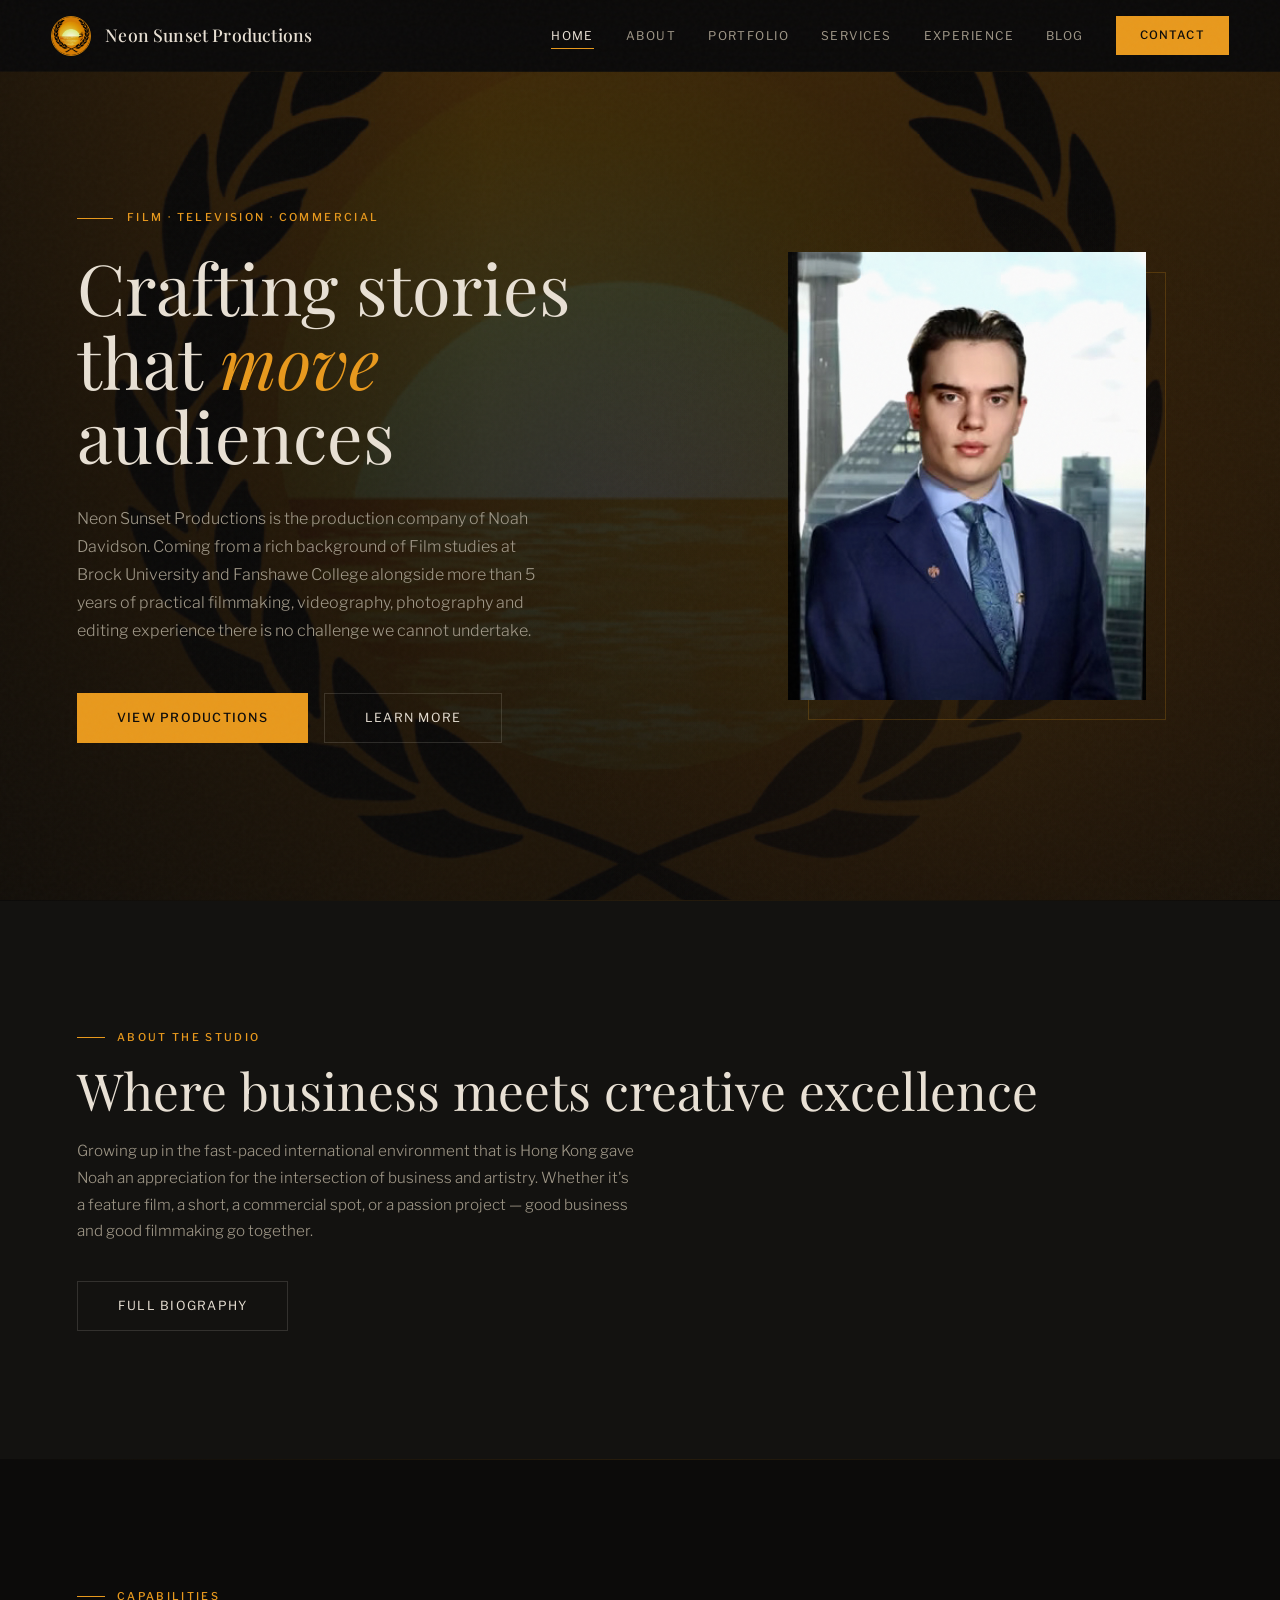
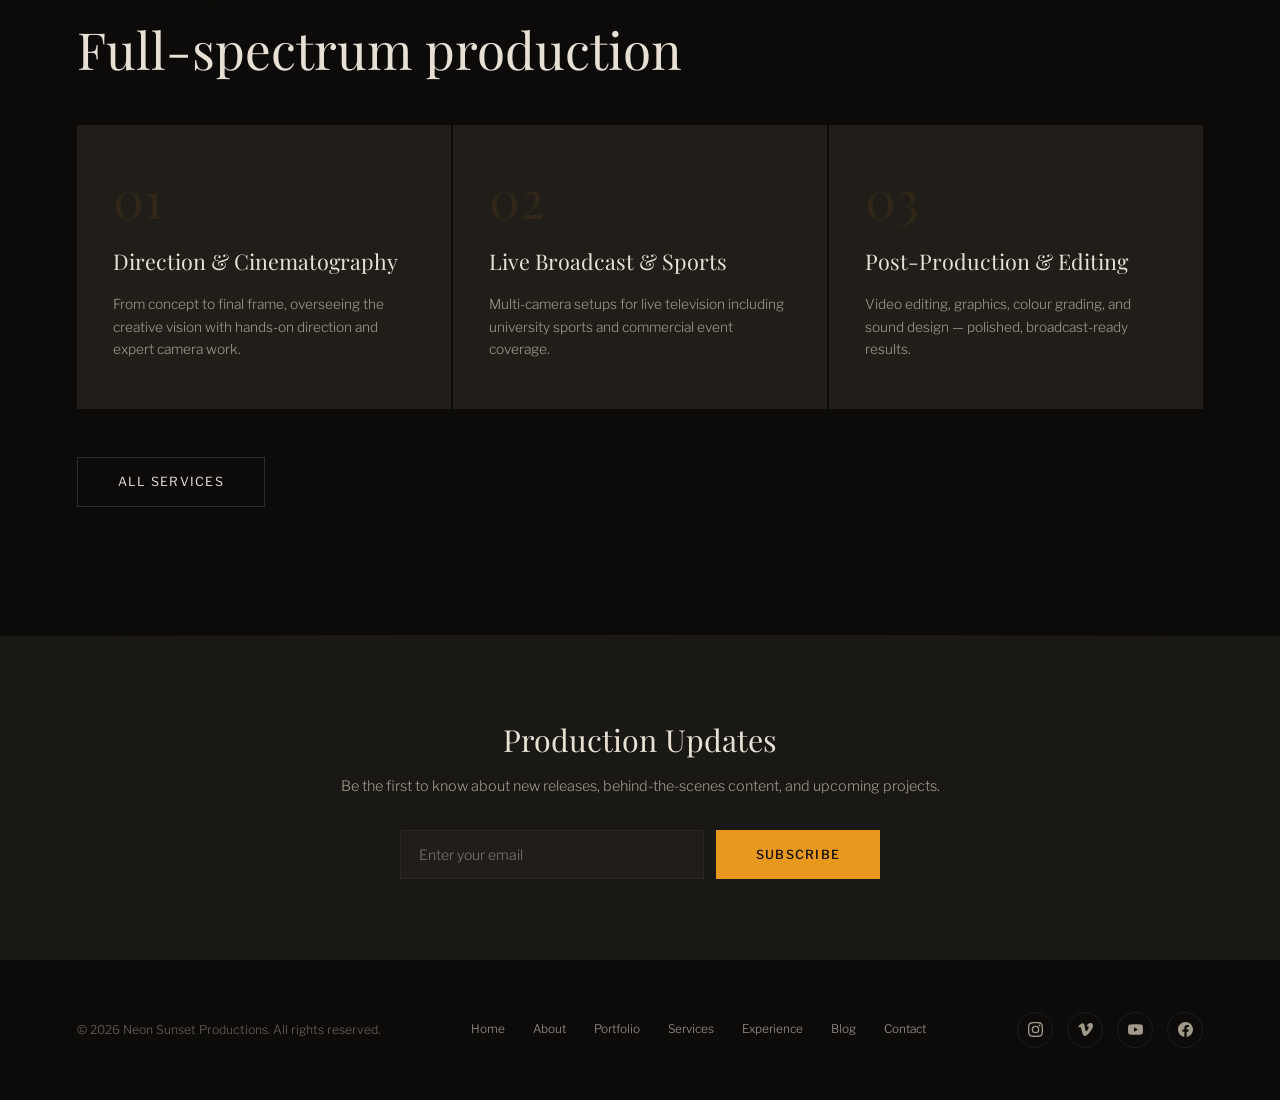
==== commit 9ee53524: "Update print statement from 'Hello' to 'Goodbye'" ====
--- a/index.html
+++ b/index.html
@@ -8,7 +8,9 @@
 <link rel="preconnect" href="https://fonts.googleapis.com">
 <link rel="preconnect" href="https://fonts.gstatic.com" crossorigin>
 <link href="https://fonts.googleapis.com/css2?family=Playfair+Display:ital,wght@0,400;0,500;0,600;1,400;1,500&family=Libre+Franklin:wght@200;300;400;500;600&display=swap" rel="stylesheet">
-<link rel="stylesheet" href="styles.css">
+
+  <link rel="stylesheet" href="styles.css">
+
 </head>
 <body>
 
@@ -42,13 +44,13 @@
   <a class="nav-link" onclick="goTo('contact')">Contact</a>
 </div>
 
-<!-- HOME -->
+<!-- ═══════════ HOME ═══════════ -->
 <div class="page active" id="page-home">
   <section class="hero" style="background-image:linear-gradient(rgba(12,11,10,0.56), rgba(12,11,10,0.84)), url('sunset.jpg');">
     <div class="hero-glow"></div>
     <div class="hero-grid">
       <div>
-        <p class="hero-tag sr">Film &middot; Television &middot; Commercial</p>
+        <p class="hero-tag sr">Film · Television · Commercial</p>
         <h1 class="hero-h1 sr sr-d1">Crafting stories that <em>move</em> audiences</h1>
         <p class="hero-p sr sr-d2">Neon Sunset Productions is the production company of Noah Davidson. Coming from a rich background of Film studies at Brock University and Fanshawe College alongside more than 5 years of practical filmmaking, videography, photography and editing experience there is no challenge we cannot undertake.</p>
         <div class="hero-btns sr sr-d3">
@@ -66,33 +68,35 @@
 
   <div class="sec-divider"></div>
 
+  <!-- HOME: About preview -->
   <section class="sec sec-dark">
     <div class="wrap">
       <p class="sec-label sr">About the Studio</p>
       <h2 class="sec-h2 sr sr-d1">Where business meets creative excellence</h2>
-      <p class="sec-p sr sr-d2" style="margin-bottom:20px">Growing up in the fast-paced international environment that is Hong Kong gave Noah an appreciation for the intersection of business and artistry. Whether it&rsquo;s a feature film, a short, a commercial spot, or a passion project &mdash;</p>
-      <p class="sec-p sr sr-d2" style="color:var(--text);font-family:var(--display);font-size:1.15rem;font-style:italic;margin-bottom:36px">Good Business and Good Filmmaking go Together.</p>
-      <a class="btn-ghost sr sr-d3" style="display:inline-block" onclick="goTo('about')">Full Biography</a>
+      <p class="sec-p sr sr-d2" style="margin-bottom:36px">Growing up in the fast-paced international environment that is Hong Kong gave Noah an appreciation for the intersection of business and artistry. Whether it's a feature film, a short, a commercial spot, or a passion project — good business and good filmmaking go together.</p>
+      <a class="btn-ghost sr sr-d3" onclick="goTo('about')">Full Biography</a>
     </div>
   </section>
 
   <div class="sec-divider"></div>
 
+  <!-- HOME: Services preview -->
   <section class="sec sec-night">
     <div class="wrap">
       <p class="sec-label sr">Capabilities</p>
       <h2 class="sec-h2 sr sr-d1">Full-spectrum production</h2>
       <div class="svc-grid" style="margin-top:48px">
-        <div class="svc-card sr"><div class="svc-num">01</div><h3 class="svc-title">Direction &amp; Cinematography</h3><p class="svc-desc">From concept to final frame, overseeing the creative vision with hands-on direction and expert camera work.</p></div>
-        <div class="svc-card sr sr-d1"><div class="svc-num">02</div><h3 class="svc-title">Live Broadcast &amp; Sports</h3><p class="svc-desc">Multi-camera setups for live television including university sports and commercial event coverage.</p></div>
-        <div class="svc-card sr sr-d2"><div class="svc-num">03</div><h3 class="svc-title">Post-Production &amp; Editing</h3><p class="svc-desc">Video editing, graphics, colour grading, and sound design &mdash; polished, broadcast-ready results.</p></div>
-      </div>
-      <a class="btn-ghost sr" style="margin-top:48px;display:inline-block" onclick="goTo('services')">All Services</a>
+        <div class="svc-card sr"><div class="svc-num">01</div><h3 class="svc-title">Direction & Cinematography</h3><p class="svc-desc">From concept to final frame, overseeing the creative vision with hands-on direction and expert camera work.</p></div>
+        <div class="svc-card sr sr-d1"><div class="svc-num">02</div><h3 class="svc-title">Live Broadcast & Sports</h3><p class="svc-desc">Multi-camera setups for live television including university sports and commercial event coverage.</p></div>
+        <div class="svc-card sr sr-d2"><div class="svc-num">03</div><h3 class="svc-title">Post-Production & Editing</h3><p class="svc-desc">Video editing, graphics, colour grading, and sound design — polished, broadcast-ready results.</p></div>
+      </div>
+      <a class="btn-ghost sr" style="margin-top:48px" onclick="goTo('services')">All Services</a>
     </div>
   </section>
 
   <div class="sec-divider"></div>
 
+  <!-- HOME: Newsletter -->
   <div class="newsletter">
     <h3>Production Updates</h3>
     <p>Be the first to know about new releases, behind-the-scenes content, and upcoming projects.</p>
@@ -103,7 +107,7 @@
   </div>
 </div>
 
-<!-- ABOUT -->
+<!-- ═══════════ ABOUT ═══════════ -->
 <div class="page" id="page-about">
   <section class="sec sec-dark">
     <div class="wrap">
@@ -111,7 +115,7 @@
         <div>
           <p class="sec-label sr">Filmmaker Biography</p>
           <h2 class="sec-h2 sr sr-d1">Noah Davidson</h2>
-          <p class="sr sr-d1" style="color:var(--text);font-weight:400;font-size:0.95rem;margin-bottom:4px">Founder &amp; CEO &mdash; Neon Sunset Productions</p>
+          <p class="sr sr-d1" style="color:var(--text);font-weight:400;font-size:0.95rem;margin-bottom:4px">Founder & CEO — Neon Sunset Productions</p>
           <div class="about-roles sr sr-d2">
             <span class="role-pill">Producer</span>
             <span class="role-pill">Director</span>
@@ -120,8 +124,8 @@
             <span class="role-pill">Marketing Director</span>
           </div>
           <p class="about-bio sr sr-d2">Growing up in the fast-paced international environment that is Hong Kong gave me an appreciation for the combination of business and pleasure.</p>
-          <p class="about-bio sr sr-d2">At Neon Sunset, my mission is to not only create excellent cinema, but to cultivate an environment where work doesn&rsquo;t impede on fun, and vice versa. Whether it be a feature film, a short, promotion or something just for fun.</p>
-          <p class="about-note sr sr-d3">Member of Sigma Chi (&Sigma;X) Fraternity</p>
+          <p class="about-bio sr sr-d2">At Neon Sunset, my mission is to not only create excellent cinema, but to cultivate an environment where work doesn't impede on fun, and vice versa. Whether it be a feature film, a short, promotion or something just for fun — I believe that good business and good filmmaking go together like peanut butter and chocolate.</p>
+          <p class="about-note sr sr-d3">Member of Sigma Chi (ΣX) Fraternity</p>
         </div>
         <div class="sr sr-d2">
           <div class="about-image-frame">
@@ -132,17 +136,18 @@
       </div>
       <div class="about-stats sr sr-d3">
         <div class="about-stat"><div class="about-stat-num">5+</div><div class="about-stat-label">Years Experience</div></div>
-        <div class="about-stat"><div class="about-stat-num">2</div><div class="about-stat-label">Institutions &mdash; Brock &amp; Fanshawe</div></div>
+        <div class="about-stat"><div class="about-stat-num">2</div><div class="about-stat-label">Institutions — Brock & Fanshawe</div></div>
         <div class="about-stat"><div class="about-stat-num">6+</div><div class="about-stat-label">Roles Mastered</div></div>
         <div class="about-stat"><div class="about-stat-num">3</div><div class="about-stat-label">Countries Worked In</div></div>
       </div>
     </div>
   </section>
 
+  <!-- Resume image -->
   <section class="sec sec-night" style="text-align:center">
     <div class="wrap">
       <p class="sec-label sr" style="justify-content:center">Curriculum Vitae</p>
-      <h2 class="sec-h2 sr sr-d1" style="text-align:center">R&eacute;sum&eacute;</h2>
+      <h2 class="sec-h2 sr sr-d1" style="text-align:center">Résumé</h2>
       <div class="resume-frame sr sr-d2" style="max-width:540px;margin:40px auto 0">
         <img class="resume-image" src="resume.jpg" alt="Resume of Noah Davidson">
       </div>
@@ -156,116 +161,136 @@
   </div>
 </div>
 
-<!-- PORTFOLIO -->
+<!-- ═══════════ PORTFOLIO ═══════════ -->
 <div class="page" id="page-portfolio">
   <section class="sec sec-dark">
     <div class="wrap">
       <p class="sec-label sr">Portfolio</p>
       <h2 class="sec-h2 sr sr-d1">Selected productions</h2>
-      <p class="sec-p sr sr-d2">Welcome to the portfolio. Here you&rsquo;ll find a selection of work. Explore projects to learn more about what we do.</p>
-
+      <p class="sec-p sr sr-d2">Welcome to the portfolio. Here you'll find a selection of work. Explore projects to learn more about what we do.</p>
+      
       <div class="portfolio-grid portfolio-video-grid">
-        <article class="pf-card sr sr-d1">
-          <div class="pf-thumb pf-video-shell">
-            <video class="pf-video" controls preload="metadata" playsinline poster="issacs.png">
-              <source src="Last Shot v2.mp4" type="video/mp4">
-              Your browser does not support the video tag.
-            </video>
-          </div>
-          <div class="pf-body">
-            <div class="pf-type">Promotional Short</div>
-            <h3 class="pf-title">&lsquo;Last Shot&rsquo; for BrockTV</h3>
-            <p class="pf-desc">A promotional short highlighting the final event night at Brock University&rsquo;s bar, Isaac&rsquo;s. Shot and edited by Noah Davidson.</p>
-            <p class="pf-date">April 2025</p>
-          </div>
-        </article>
-
-        <article class="pf-card sr sr-d2">
-          <div class="pf-thumb pf-video-shell">
-            <video class="pf-video" controls preload="metadata" playsinline poster="basketball.jpg">
-              <source src="Mens Basketball - Copy.mp4" type="video/mp4">
-              Your browser does not support the video tag.
-            </video>
-          </div>
-          <div class="pf-body">
-            <div class="pf-type">Promotional Short</div>
-            <h3 class="pf-title">Men&rsquo;s Basketball &mdash; Brock University</h3>
-            <p class="pf-desc">A promotional short highlighting Brock University&rsquo;s men&rsquo;s basketball team from the 2024&ndash;2025 season.</p>
-            <p class="pf-date">February 2025</p>
-          </div>
-        </article>
-
-        <article class="pf-card sr sr-d3">
-          <div class="pf-thumb pf-video-shell">
-            <video class="pf-video" controls preload="metadata" playsinline poster="sunset.jpg">
-              <source src="Film 2F98 The Jacuzzi Noah_Davidson.mp4" type="video/mp4">
-              Your browser does not support the video tag.
-            </video>
-          </div>
-          <div class="pf-body">
-            <div class="pf-type">Narrative Film</div>
-            <h3 class="pf-title">The Jacuzzi</h3>
-            <p class="pf-desc">A narrative film project showcasing Noah Davidson&rsquo;s production and visual storytelling work.</p>
-            <p class="pf-date">Featured project</p>
-          </div>
-        </article>
-      </div>
-    </div>
-  </section>
-  <div class="newsletter">
-    <h3>Production Updates</h3>
-    <p>Be the first to know about new releases and upcoming projects.</p>
-    <form class="nl-form" onsubmit="nlSubmit(event)"><input type="email" placeholder="Enter your email" required><button type="submit" class="btn-sun">Subscribe</button></form>
-  </div>
-</div>
-
-<!-- SERVICES -->
+
+  <article class="pf-card pf-card-featured sr" onclick="window.location.href='all-of-us.html'" style="cursor:pointer;position:relative;">
+    <div class="pf-featured-badge" style="position:absolute;top:16px;right:16px;z-index:3;padding:5px 12px;background:var(--sun);color:var(--bg);font-size:10px;font-weight:600;letter-spacing:1px;text-transform:uppercase;border-radius:4px;">New Release</div>
+    <div class="pf-thumb pf-video-shell" style="position:relative;">
+      <video class="pf-video" preload="metadata" playsinline poster="Screenshot_2026-04-18_at_4_50_03_AM.png" muted>
+        <source src="t4.mp4" type="video/mp4">
+      </video>
+      <div style="position:absolute;inset:0;display:flex;align-items:center;justify-content:center;background:rgba(0,0,0,0.3);pointer-events:none;">
+        <div style="width:56px;height:56px;border-radius:50%;background:var(--sun);display:flex;align-items:center;justify-content:center;box-shadow:0 0 24px rgba(232,145,58,0.4);">
+          <svg width="20" height="20" viewBox="0 0 24 24" fill="white" stroke="none"><polygon points="8,5 19,12 8,19"/></svg>
+        </div>
+      </div>
+    </div>
+    <div class="pf-body">
+      <div class="pf-type">Documentary Short</div>
+      <h3 class="pf-title">'All of Us' — The Storm Before the Quiet</h3>
+      <p class="pf-desc">An in-depth look at the making of "Inherited", the large narrative production of Fanshawe College's 2026 Advanced Filmmaking class. Directed by Noah Davidson &amp; Evan Sosnowich.</p>
+      <p class="pf-date" style="color:var(--sun);font-weight:500;">2026 · View Full Project →</p>
+    </div>
+  </article>
+
+  <article class="pf-card sr sr-d1">
+    <div class="pf-thumb pf-video-shell">
+      <video class="pf-video" controls preload="metadata" playsinline poster="issacs.png">
+        <source src="Last Shot v2.mp4" type="video/mp4">
+        Your browser does not support the video tag.
+      </video>
+    </div>
+    <div class="pf-body">
+      <div class="pf-type">Promotional Short</div>
+      <h3 class="pf-title">'Last Shot' for BrockTV</h3>
+      <p class="pf-desc">A promotional short highlighting the final event night at Brock University's bar, Isaac's. Shot and edited by Noah Davidson.</p>
+      <p class="pf-date">April 2025</p>
+    </div>
+  </article>
+
+  <article class="pf-card sr sr-d2">
+    <div class="pf-thumb pf-video-shell">
+      <video class="pf-video" controls preload="metadata" playsinline poster="basketball.jpg">
+        <source src="Mens Basketball.mp4" type="video/mp4">
+        Your browser does not support the video tag.
+      </video>
+    </div>
+    <div class="pf-body">
+      <div class="pf-type">Promotional Short</div>
+      <h3 class="pf-title">Men's Basketball — Brock University</h3>
+      <p class="pf-desc">A promotional short highlighting Brock University's men's basketball team from the 2024–2025 season.</p>
+      <p class="pf-date">February 2025</p>
+    </div>
+  </article>
+
+  <article class="pf-card sr sr-d3">
+    <div class="pf-thumb pf-video-shell">
+      <video class="pf-video" controls preload="metadata" playsinline poster="sunset.jpg">
+        <source src="The_Jacuzzi.mp4" type="video/mp4">
+        Your browser does not support the video tag.
+      </video>
+    </div>
+    <div class="pf-body">
+      <div class="pf-type">Narrative Film</div>
+      <h3 class="pf-title">The Jacuzzi</h3>
+      <p class="pf-desc">A narrative film project showcasing Noah Davidson's production and visual storytelling work.</p>
+      <p class="pf-date">Featured project</p>
+    </div>
+  </article>
+</div>
+</section>
+  <div class="newsletter">
+    <h3>Production Updates</h3>
+    <p>Be the first to know about new releases and upcoming projects.</p>
+    <form class="nl-form" onsubmit="nlSubmit(event)"><input type="email" placeholder="Enter your email" required><button type="submit" class="btn-sun">Subscribe</button></form>
+  </div>
+</div>
+
+<!-- ═══════════ SERVICES ═══════════ -->
 <div class="page" id="page-services">
   <section class="sec sec-dark">
     <div class="wrap">
       <p class="sec-label sr">What We Do</p>
       <h2 class="sec-h2 sr sr-d1">Full-spectrum production capabilities</h2>
       <div class="svc-grid">
-        <div class="svc-card sr"><div class="svc-num">01</div><h3 class="svc-title">Direction &amp; Cinematography</h3><p class="svc-desc">From concept to final frame, overseeing the creative vision with hands-on direction and expert camera work for narrative and commercial projects.</p></div>
-        <div class="svc-card sr sr-d1"><div class="svc-num">02</div><h3 class="svc-title">Live Broadcast &amp; Sports</h3><p class="svc-desc">Managing multi-camera setups for live television broadcasts including university sports, commercial programming, and live event coverage.</p></div>
-        <div class="svc-card sr sr-d2"><div class="svc-num">03</div><h3 class="svc-title">Post-Production &amp; Editing</h3><p class="svc-desc">Extensive video editing, graphics, colour grading, and sound design. Bringing raw footage to life with polished, broadcast-ready results.</p></div>
+        <div class="svc-card sr"><div class="svc-num">01</div><h3 class="svc-title">Direction & Cinematography</h3><p class="svc-desc">From concept to final frame, overseeing the creative vision with hands-on direction and expert camera work for narrative and commercial projects.</p></div>
+        <div class="svc-card sr sr-d1"><div class="svc-num">02</div><h3 class="svc-title">Live Broadcast & Sports</h3><p class="svc-desc">Managing multi-camera setups for live television broadcasts including university sports, commercial programming, and live event coverage.</p></div>
+        <div class="svc-card sr sr-d2"><div class="svc-num">03</div><h3 class="svc-title">Post-Production & Editing</h3><p class="svc-desc">Extensive video editing, graphics, colour grading, and sound design. Bringing raw footage to life with polished, broadcast-ready results.</p></div>
         <div class="svc-card sr sr-d3"><div class="svc-num">04</div><h3 class="svc-title">Production Management</h3><p class="svc-desc">Coordinating talent, crew, equipment, and logistics. Ensuring every production runs on time and on budget with professional oversight.</p></div>
-        <div class="svc-card sr"><div class="svc-num">05</div><h3 class="svc-title">Sound &amp; Audio Engineering</h3><p class="svc-desc">Operation of professional recording equipment including shotgun and clip microphones, with full audio post-production and mixing capabilities.</p></div>
-        <div class="svc-card sr sr-d1"><div class="svc-num">06</div><h3 class="svc-title">Equipment &amp; Technical</h3><p class="svc-desc">Broadcast-quality camera operation, equipment maintenance and repair, lighting design, and full technical support for productions of any scale.</p></div>
-      </div>
-    </div>
-  </section>
-  <div class="newsletter">
-    <h3>Production Updates</h3>
-    <p>Be the first to know about new releases and upcoming projects.</p>
-    <form class="nl-form" onsubmit="nlSubmit(event)"><input type="email" placeholder="Enter your email" required><button type="submit" class="btn-sun">Subscribe</button></form>
-  </div>
-</div>
-
-<!-- EXPERIENCE -->
+        <div class="svc-card sr"><div class="svc-num">05</div><h3 class="svc-title">Sound & Audio Engineering</h3><p class="svc-desc">Operation of professional recording equipment including shotgun and clip microphones, with full audio post-production and mixing capabilities.</p></div>
+        <div class="svc-card sr sr-d1"><div class="svc-num">06</div><h3 class="svc-title">Equipment & Technical</h3><p class="svc-desc">Broadcast-quality camera operation, equipment maintenance and repair, lighting design, and full technical support for productions of any scale.</p></div>
+      </div>
+    </div>
+  </section>
+  <div class="newsletter">
+    <h3>Production Updates</h3>
+    <p>Be the first to know about new releases and upcoming projects.</p>
+    <form class="nl-form" onsubmit="nlSubmit(event)"><input type="email" placeholder="Enter your email" required><button type="submit" class="btn-sun">Subscribe</button></form>
+  </div>
+</div>
+
+<!-- ═══════════ EXPERIENCE ═══════════ -->
 <div class="page" id="page-experience">
   <section class="sec sec-dark">
     <div class="wrap">
       <p class="sec-label sr">Curriculum Vitae</p>
       <h2 class="sec-h2 sr sr-d1">Professional experience</h2>
       <div class="exp-timeline">
-        <div class="exp-item"><div class="exp-date">2024 &ndash; Present</div><div class="exp-role">Media Director</div><div class="exp-org">Brock TV, St. Catharines</div><div class="exp-desc">Manage, set up, and operate live TV broadcasts for commercial programming and sports. Coordinate actors and crew members. Work with writers and producers to develop high quality content.</div></div>
-        <div class="exp-item"><div class="exp-date">2023 &ndash; Present</div><div class="exp-role">Producer</div><div class="exp-org">Brock TV, St. Catharines</div><div class="exp-desc">Extensive use of video editing software and graphics. Set up and operation of single and multi camera systems for live events and productions. Motion picture directing. Operation of all sound recording equipment including shotgun and clip mics. Equipment maintenance and repair. Managing live university sports broadcasts including Hockey, Football, Volleyball, Netball.</div></div>
+        <div class="exp-item"><div class="exp-date">2024 – Present</div><div class="exp-role">Media Director</div><div class="exp-org">Brock TV, St. Catharines</div><div class="exp-desc">Manage, set up, and operate live TV broadcasts for commercial programming and sports. Coordinate actors and crew members. Work with writers and producers to develop high quality content.</div></div>
+        <div class="exp-item"><div class="exp-date">2023 – Present</div><div class="exp-role">Producer</div><div class="exp-org">Brock TV, St. Catharines</div><div class="exp-desc">Extensive use of video editing software and graphics. Set up and operation of single and multi camera systems for live events and productions. Motion picture directing. Operation of all sound recording equipment including shotgun and clip mics. Equipment maintenance and repair. Managing live university sports broadcasts including Hockey, Football, Volleyball, Netball.</div></div>
         <div class="exp-item"><div class="exp-date">2023</div><div class="exp-role">Restaurant Front of House Support</div><div class="exp-org">Associazione Chianti, Hong Kong</div><div class="exp-desc">Open and close restaurant. Set up restaurant for service. Polish and prepare glassware. Prepare drinks under the guidance of sommelier. Deliver dishes and drinks to tables. General support for all serving and cleaning.</div></div>
-        <div class="exp-item"><div class="exp-date">2022 &ndash; 2023</div><div class="exp-role">Camera Operator</div><div class="exp-org">Brock University Sports, St. Catharines</div><div class="exp-desc">Camera operator for BrockTV (OUA) events. Used both video and still shot cameras to capture events. Operated television cameras for live broadcasts. Checked composition and lighting of shots before beginning shoots.</div></div>
-        <div class="exp-item"><div class="exp-date">2021 &ndash; 2022</div><div class="exp-role">Assistant Coach</div><div class="exp-org">Hong Kong Cricket, Hong Kong</div><div class="exp-desc">For HKCC junior Hockey team. Conferred with coaches to determine weaknesses in current team roster and develop training plans. Developed and implemented training drills to improve performance.</div></div>
-        <div class="exp-item"><div class="exp-date">2019</div><div class="exp-role">Volunteer Classroom Assistant</div><div class="exp-org">Quarry Bay School, Hong Kong</div><div class="exp-desc">Cleaned and organized art supplies and related materials. Monitored student classroom and outdoors activities to promote student safety. Assisted teachers with classroom management to maintain positive learning environment. Set up visual aids, equipment and classroom displays to support teacher&rsquo;s lesson delivery.</div></div>
-      </div>
-    </div>
-  </section>
-  <div class="newsletter">
-    <h3>Production Updates</h3>
-    <p>Be the first to know about new releases and upcoming projects.</p>
-    <form class="nl-form" onsubmit="nlSubmit(event)"><input type="email" placeholder="Enter your email" required><button type="submit" class="btn-sun">Subscribe</button></form>
-  </div>
-</div>
-
-<!-- BLOG -->
+        <div class="exp-item"><div class="exp-date">2022 – 2023</div><div class="exp-role">Camera Operator</div><div class="exp-org">Brock University Sports, St. Catharines</div><div class="exp-desc">Camera operator for BrockTV (OUA) events. Used both video and still shot cameras to capture events. Operated television cameras for live broadcasts. Checked composition and lighting of shots before beginning shoots.</div></div>
+        <div class="exp-item"><div class="exp-date">2021 – 2022</div><div class="exp-role">Assistant Coach</div><div class="exp-org">Hong Kong Cricket, Hong Kong</div><div class="exp-desc">For HKCC junior Hockey team. Conferred with coaches to determine weaknesses in current team roster and develop training plans. Developed and implemented training drills to improve performance.</div></div>
+        <div class="exp-item"><div class="exp-date">2019</div><div class="exp-role">Volunteer Classroom Assistant</div><div class="exp-org">Quarry Bay School, Hong Kong</div><div class="exp-desc">Cleaned and organized art supplies and related materials. Monitored student classroom and outdoors activities to promote student safety. Assisted teachers with classroom management to maintain positive learning environment. Set up visual aids, equipment and classroom displays to support teacher's lesson delivery.</div></div>
+      </div>
+    </div>
+  </section>
+  <div class="newsletter">
+    <h3>Production Updates</h3>
+    <p>Be the first to know about new releases and upcoming projects.</p>
+    <form class="nl-form" onsubmit="nlSubmit(event)"><input type="email" placeholder="Enter your email" required><button type="submit" class="btn-sun">Subscribe</button></form>
+  </div>
+</div>
+
+<!-- ═══════════ BLOG ═══════════ -->
 <div class="page" id="page-blog">
   <section class="sec sec-dark">
     <div class="wrap">
@@ -273,14 +298,14 @@
       <h2 class="sec-h2 sr sr-d1">Production insights</h2>
       <div class="blog-grid">
 
-        <div class="blog-entry sr" onclick="toggleBlog(this, event)">
-          <div class="blog-date-col">Feb 5 &middot; 4 min</div>
+        <div class="blog-entry sr" onclick="toggleBlog(this)">
+          <div class="blog-date-col">Feb 5 · 4 min</div>
           <div class="blog-content">
             <div class="blog-author">Noah Davidson</div>
             <h3>Top Tips for Filmmaking from Neon Sunset Productions</h3>
             <div class="blog-cover-wrap"><img class="blog-cover" src="production.png" alt="Crowd scene at Isaac's Bar and Grill event"></div>
             <p class="excerpt">Filmmaking is an art that combines creativity, technical skills, and storytelling. Whether you are a budding filmmaker or an experienced director, there are always new techniques to learn and improve upon.</p>
-            <button class="blog-read-more">Read Article &rarr;</button>
+            <button class="blog-read-more">Read Article →</button>
             <div class="full-content">
               <h2>Understanding Your Story</h2>
               <p>Every great film starts with a compelling story. Before you even think about the technical aspects of filmmaking, focus on the narrative.</p>
@@ -289,58 +314,58 @@
               <h3>Create a Solid Outline</h3>
               <p>A well-structured outline serves as a roadmap for your film. Break your outline into three acts: Setup, Confrontation, and Resolution.</p>
               <h2>Pre-Production Planning</h2>
-              <p>Once your story is in place, it&rsquo;s time to move into pre-production. This phase is crucial for ensuring a smooth shooting process. Creating a realistic budget is essential &mdash; consider all potential costs including equipment rentals, location fees, cast and crew salaries, and post-production expenses.</p>
+              <p>Once your story is in place, it's time to move into pre-production. This phase is crucial for ensuring a smooth shooting process. Creating a realistic budget is essential — consider all potential costs including equipment rentals, location fees, cast and crew salaries, and post-production expenses.</p>
               <h2>The Importance of Cinematography</h2>
-              <p>Cinematography is the art of capturing visuals on film. It plays a significant role in how your story is perceived. Investing in quality equipment can significantly impact your film&rsquo;s look. Understanding composition is vital for creating visually appealing shots. Use the Rule of Thirds, Leading Lines, and Framing techniques.</p>
+              <p>Cinematography is the art of capturing visuals on film. It plays a significant role in how your story is perceived. Investing in quality equipment can significantly impact your film's look. Understanding composition is vital for creating visually appealing shots — use the Rule of Thirds, Leading Lines, and Framing techniques.</p>
               <h2>Post-Production Magic</h2>
-              <p>Once filming is complete, the real magic happens in post-production. Editing is crucial for pacing and storytelling. Sound is often an overlooked aspect of filmmaking, yet it can significantly enhance the viewer&rsquo;s experience.</p>
+              <p>Once filming is complete, the real magic happens in post-production. Editing is crucial for pacing and storytelling. Sound is often an overlooked aspect of filmmaking, yet it can significantly enhance the viewer's experience.</p>
               <h2>Marketing Your Film</h2>
-              <p>Once your film is complete, it&rsquo;s time to share it with the world. Create a compelling trailer, utilize film festivals, and leverage online platforms like social media and streaming services to reach your audience.</p>
+              <p>Once your film is complete, it's time to share it with the world. Create a compelling trailer, utilize film festivals, and leverage online platforms like social media and streaming services to reach your audience.</p>
               <p>Take these tips from Neon Sunset Productions and start crafting your cinematic masterpiece today!</p>
             </div>
           </div>
         </div>
 
-        <div class="blog-entry sr" onclick="toggleBlog(this, event)">
-          <div class="blog-date-col">Feb 5 &middot; 4 min</div>
+        <div class="blog-entry sr" onclick="toggleBlog(this)">
+          <div class="blog-date-col">Feb 5 · 4 min</div>
           <div class="blog-content">
             <div class="blog-author">Noah Davidson</div>
             <h3>Behind the Scenes of Neon Sunset Film Productions</h3>
             <div class="blog-cover-wrap"><img class="blog-cover" src="behind.png" alt="Behind the scenes production set with colored lighting"></div>
             <p class="excerpt">Creating a film is a complex and exhilarating journey that combines creativity, technology, and teamwork. At Neon Sunset Film Productions, we pride ourselves on our unique approach to filmmaking.</p>
-            <button class="blog-read-more">Read Article &rarr;</button>
+            <button class="blog-read-more">Read Article →</button>
             <div class="full-content">
               <h2>The Pre-Production Phase</h2>
               <p>Pre-production is the foundation of any successful film. This stage involves extensive planning and preparation, ensuring that every detail is accounted for before filming begins. This includes script development, casting, location scouting, and budgeting.</p>
               <h2>The Production Phase</h2>
-              <p>With pre-production complete, we dive into the production phase, where the magic happens. This is when we capture the film&rsquo;s footage. Our crew works diligently to set up each scene &mdash; arranging lighting, positioning cameras, and ensuring sound equipment is ready. Each scene is shot multiple times from different angles to capture the best performances.</p>
+              <p>With pre-production complete, we dive into the production phase, where the magic happens. This is when we capture the film's footage. Our crew works diligently to set up each scene — arranging lighting, positioning cameras, and ensuring sound equipment is ready. Each scene is shot multiple times from different angles to capture the best performances.</p>
               <h2>The Post-Production Phase</h2>
               <p>After filming wraps, we enter post-production where we transform raw footage into a polished film. Our editors meticulously review all footage, selecting the best takes. Sound designers create an immersive audio experience, and colorists adjust hues and contrast to create specific moods.</p>
               <h2>The Challenges We Face</h2>
-              <p>Filmmaking is not without its challenges &mdash; budget constraints, time management, and creative differences are common obstacles. We encourage open communication and constructive discussions to maintain a positive working environment.</p>
+              <p>Filmmaking is not without its challenges — budget constraints, time management, and creative differences are common obstacles. We encourage open communication and constructive discussions to maintain a positive working environment.</p>
               <h2>The Rewards of Filmmaking</h2>
               <p>Despite the challenges, the rewards are immense. At the core of our mission is the desire to tell meaningful stories. Filmmaking is a team effort, and the camaraderie among our crew is one of the highlights. We remain committed to our craft and are excited about future projects.</p>
             </div>
           </div>
         </div>
 
-        <div class="blog-entry sr" onclick="toggleBlog(this, event)">
-          <div class="blog-date-col">Feb 5 &middot; 4 min</div>
+        <div class="blog-entry sr" onclick="toggleBlog(this)">
+          <div class="blog-date-col">Feb 5 · 4 min</div>
           <div class="blog-content">
             <div class="blog-author">Noah Davidson</div>
             <h3>Creating Stunning Visuals with Neon Sunset Productions</h3>
             <div class="blog-cover-wrap"><img class="blog-cover" src="creating.png" alt="Sunset beach scene with warm cinematic lighting"></div>
             <p class="excerpt">In a world where visual content reigns supreme, the need for captivating imagery has never been more crucial. This guide explores how Neon Sunset Productions can help you create stunning visuals that resonate.</p>
-            <button class="blog-read-more">Read Article &rarr;</button>
+            <button class="blog-read-more">Read Article →</button>
             <div class="full-content">
               <h2>Understanding the Power of Visuals</h2>
               <p>Visuals are more than just pretty pictures; they are powerful tools that can evoke emotions, tell stories, and convey messages in ways that words alone cannot. Research shows that people process visuals 60,000 times faster than text.</p>
               <h2>Crafting Your Visual Narrative</h2>
-              <p>Every great visual tells a story. Define your message, choose your style whether minimalist, cinematic, or documentary, and plan your shots with storyboards to visualize the final product.</p>
+              <p>Every great visual tells a story. Define your message, choose your style — whether minimalist, cinematic, or documentary — and plan your shots with storyboards to visualize the final product.</p>
               <h2>Techniques for Stunning Visuals</h2>
-              <p>Mastering lighting is essential &mdash; shooting during the golden hour provides soft, warm light that enhances beauty. Composition matters too: use the Rule of Thirds, Leading Lines, and post-production techniques like color grading and cropping to refine your work.</p>
+              <p>Mastering lighting is essential — shooting during the golden hour provides soft, warm light that enhances beauty. Composition matters too: use the Rule of Thirds, Leading Lines, and post-production techniques like color grading and cropping to refine your work.</p>
               <h2>The Importance of Authenticity</h2>
-              <p>In today&rsquo;s digital landscape, authenticity is key. Audiences are drawn to genuine content that reflects real experiences. When your visuals resonate with authenticity, they build trust and lead to deeper connections.</p>
+              <p>In today's digital landscape, authenticity is key. Audiences are drawn to genuine content that reflects real experiences. When your visuals resonate with authenticity, they build trust and lead to deeper connections.</p>
               <h2>Showcasing Your Visuals</h2>
               <p>Create a well-curated portfolio, leverage social media platforms like Instagram and Pinterest, and engage with your audience. Creating stunning visuals requires a blend of creativity, technical skills, and a deep understanding of your audience.</p>
             </div>
@@ -357,43 +382,43 @@
   </div>
 </div>
 
-<!-- CONTACT -->
+<!-- ═══════════ CONTACT ═══════════ -->
 <div class="page" id="page-contact">
   <section class="sec sec-dark">
     <div class="wrap">
       <p class="sec-label sr">Get in Touch</p>
-      <h2 class="sec-h2 sr sr-d1">Let&rsquo;s create something together</h2>
+      <h2 class="sec-h2 sr sr-d1">Let's create something together</h2>
       <div class="contact-grid">
         <form class="contact-form sr sr-d2" onsubmit="formSubmit(event)">
           <div class="fg-row">
-            <div class="fg"><label for="c-name">Name</label><input id="c-name" type="text" placeholder="Your name" required></div>
-            <div class="fg"><label for="c-email">Email</label><input id="c-email" type="email" placeholder="Your email" required></div>
-          </div>
-          <div class="fg"><label for="c-subject">Subject</label><input id="c-subject" type="text" placeholder="Project inquiry"></div>
-          <div class="fg"><label for="c-msg">Message</label><textarea id="c-msg" placeholder="Tell us about your project..." required></textarea></div>
+            <div class="fg"><label>Name</label><input type="text" placeholder="Your name" required></div>
+            <div class="fg"><label>Email</label><input type="email" placeholder="Your email" required></div>
+          </div>
+          <div class="fg"><label>Subject</label><input type="text" placeholder="Project inquiry"></div>
+          <div class="fg"><label>Message</label><textarea placeholder="Tell us about your project..." required></textarea></div>
           <button type="submit" class="btn-sun" style="align-self:flex-start">Send Message</button>
         </form>
         <div class="contact-details sr sr-d3">
-          <div class="cd"><div class="cd-label">Email</div><div class="cd-value"><a href="mailto:nd20qj@brocku.ca">nd20qj@brocku.ca</a><br><a href="mailto:noahdavidson@neonsunsetproductions.com">noahdavidson@neonsunsetproductions.com</a></div></div>
+          <div class="cd"><div class="cd-label">Email</div><div class="cd-value"><a href="/cdn-cgi/l/email-protection#533d393732253a37203c3d6163636713343e323a3f7d303c3e"><span class="__cf_email__" data-cfemail="620c080603140b06110d0c5052525622050f030b0e4c010d0f">[email&#160;protected]</span></a><br><a href="/cdn-cgi/l/email-protection#127c4d7673647b76617d7c5274737c617a7365777d7c7e7b7c773c7173"><span class="__cf_email__" data-cfemail="523c0d3633243b36213d3c1234333c213a3325373d3c3e3b3c377c3133">[email&#160;protected]</span></a></div></div>
           <div class="cd"><div class="cd-label">Phone</div><div class="cd-value"><a href="tel:7053805957">705 380 5957</a></div></div>
           <div class="cd"><div class="cd-label">Studio Office</div><div class="cd-value">2408 Blyth Road<br>Sudbury, Ontario, Canada</div></div>
           <div class="cd"><div class="cd-label">Social Media</div><div class="cd-value">Coming soon</div></div>
-          <div class="cd"><div class="cd-label">Availability</div><div class="cd-value">Open for new projects &amp; collaborations</div></div>
-        </div>
-      </div>
-    </div>
-  </section>
-  <div class="newsletter">
-    <h3>Production Updates</h3>
-    <p>Be the first to know about new releases and upcoming projects.</p>
-    <form class="nl-form" onsubmit="nlSubmit(event)"><input type="email" placeholder="Enter your email" required><button type="submit" class="btn-sun">Subscribe</button></form>
-  </div>
-</div>
-
-<!-- FOOTER -->
+          <div class="cd"><div class="cd-label">Availability</div><div class="cd-value">Open for new projects & collaborations</div></div>
+        </div>
+      </div>
+    </div>
+  </section>
+  <div class="newsletter">
+    <h3>Production Updates</h3>
+    <p>Be the first to know about new releases and upcoming projects.</p>
+    <form class="nl-form" onsubmit="nlSubmit(event)"><input type="email" placeholder="Enter your email" required><button type="submit" class="btn-sun">Subscribe</button></form>
+  </div>
+</div>
+
+<!-- FOOTER (global) -->
 <footer class="footer">
   <div class="footer-inner">
-    <div class="footer-copy">&copy; 2026 Neon Sunset Productions. All rights reserved.</div>
+    <div class="footer-copy">© 2026 Neon Sunset Productions. All rights reserved.</div>
     <div class="footer-nav">
       <a onclick="goTo('home')">Home</a>
       <a onclick="goTo('about')">About</a>
@@ -412,6 +437,7 @@
   </div>
 </footer>
 
-<script src="script.js"></script>
+
+  <script src="script.js"></script>
 </body>
 </html>
--- a/styles.css
+++ b/styles.css
@@ -42,6 +42,7 @@
   display:flex;align-items:center;justify-content:space-between;
   background:rgba(12,11,10,0.7);
   backdrop-filter:blur(24px) saturate(1.2);
+  -webkit-backdrop-filter:blur(24px) saturate(1.2);
   border-bottom:1px solid rgba(232,153,29,0.04);
   transition:all 0.5s var(--ease);
 }
@@ -94,7 +95,9 @@
 
 .mobile-menu{
   display:none;position:fixed;top:72px;left:0;right:0;bottom:0;
-  background:rgba(12,11,10,0.97);backdrop-filter:blur(30px);
+  background:rgba(12,11,10,0.97);
+  backdrop-filter:blur(30px);
+  -webkit-backdrop-filter:blur(30px);
   flex-direction:column;padding:48px 32px;gap:24px;z-index:999;
 }
 .mobile-menu.open{display:flex}
@@ -110,6 +113,16 @@
   display:flex;align-items:center;
   padding:40px clamp(24px,6vw,80px) 60px;
   position:relative;overflow:hidden;
+  background-position:center;
+  background-size:cover;
+  background-repeat:no-repeat;
+}
+.hero::before{
+  content:'';
+  position:absolute;
+  inset:0;
+  background:linear-gradient(90deg, rgba(12,11,10,0.78) 0%, rgba(12,11,10,0.45) 38%, rgba(12,11,10,0.58) 100%);
+  pointer-events:none;
 }
 .hero-glow{
   position:absolute;bottom:-20%;right:-10%;
@@ -220,11 +233,52 @@
 }
 .about-bio{font-size:0.92rem;font-weight:300;color:var(--text-mid);line-height:1.8;margin-bottom:16px}
 .about-note{font-size:0.82rem;color:var(--text-dim);font-style:italic;margin-top:24px}
-.about-img{width:100%;aspect-ratio:1/1;object-fit:cover;filter:sepia(8%) contrast(1.04)}
 .about-stats{display:grid;grid-template-columns:repeat(4,1fr);gap:24px;margin-top:64px}
 .about-stat{text-align:center;padding:32px 16px;border:1px solid rgba(232,153,29,0.06)}
 .about-stat-num{font-family:var(--display);font-size:2.6rem;color:var(--sun);line-height:1}
 .about-stat-label{font-size:0.74rem;color:var(--text-mid);margin-top:8px;font-weight:300}
+
+.about-image-frame{
+  position:relative;
+  background:linear-gradient(180deg, rgba(232,153,29,0.08), rgba(255,255,255,0.01));
+  padding:18px;
+  border:1px solid rgba(232,153,29,0.12);
+  box-shadow:0 24px 60px rgba(0,0,0,0.28);
+}
+.about-image-frame::after{
+  content:'';
+  position:absolute;
+  inset:12px;
+  border:1px solid rgba(232,153,29,0.14);
+  pointer-events:none;
+}
+.about-img{
+  display:block;
+  width:100%;
+  aspect-ratio:4/5;
+  object-fit:cover;
+  object-position:center top;
+}
+.about-image-caption{
+  margin-top:14px;
+  font-size:0.76rem;
+  letter-spacing:0.08em;
+  text-transform:uppercase;
+  color:var(--text-dim);
+}
+
+.resume-frame{
+  background:linear-gradient(180deg, rgba(232,153,29,0.07), rgba(255,255,255,0.01));
+  padding:16px;
+  border:1px solid rgba(232,153,29,0.12);
+  box-shadow:0 18px 50px rgba(0,0,0,0.26);
+}
+.resume-image{
+  display:block;
+  width:100%;
+  height:auto;
+  border:1px solid rgba(255,255,255,0.05);
+}
 
 /* ═══ PORTFOLIO PAGE ═══ */
 .portfolio-grid{display:grid;grid-template-columns:1fr 1fr;gap:28px;margin-top:56px}
@@ -257,6 +311,35 @@
 .pf-desc{font-size:0.86rem;color:var(--text-mid);line-height:1.65;font-weight:300}
 .pf-date{font-size:0.76rem;color:var(--text-dim);margin-top:14px;font-weight:300}
 
+/* Portfolio Videos */
+.portfolio-video-grid{
+  grid-template-columns:repeat(2, minmax(0, 1fr));
+  align-items:stretch;
+}
+.pf-video-shell{
+  padding:0;
+  background:#090909;
+  overflow:hidden;
+  aspect-ratio:auto;
+}
+.pf-video-shell::after{
+  display:none !important;
+}
+.pf-video{
+  display:block;
+  width:100%;
+  height:100%;
+  min-height:320px;
+  max-height:460px;
+  object-fit:cover;
+  background:#000;
+  position:relative;
+  z-index:2;
+}
+.pf-video::-webkit-media-controls-panel{
+  background:linear-gradient(to top, rgba(0,0,0,0.72), rgba(0,0,0,0.3));
+}
+
 /* ═══ SERVICES ═══ */
 .svc-grid{display:grid;grid-template-columns:repeat(3,1fr);gap:2px;margin-top:56px}
 .svc-card{
@@ -276,98 +359,149 @@
 .svc-desc{font-size:0.86rem;color:var(--text-mid);line-height:1.65;font-weight:300}
 
 /* ═══ EXPERIENCE ═══ */
-.exp-timeline{position:relative;padding-left:52px;margin-top:56px}
+.exp-timeline{
+  position:relative;
+  padding-left:52px;
+  margin-top:56px;
+  --timeline-progress: 0%;
+}
+
 .exp-timeline::before{
-  content:'';position:absolute;left:0;top:0;bottom:0;width:1px;
+  content:'';
+  position:absolute;
+  left:0;
+  top:0;
+  bottom:0;
+  width:1px;
   background:rgba(232,153,29,0.06);
 }
-/* Animated drawing line */
+
 .exp-timeline::after{
-  content:'';position:absolute;left:0;top:0;width:1px;
-  height:0;
+  content:'';
+  position:absolute;
+  left:0;
+  top:0;
+  width:1px;
+  height:var(--timeline-progress);
   background:linear-gradient(to bottom,var(--sun),var(--horizon),rgba(232,153,29,0.3));
-  transition:height 0.6s var(--ease);
+  transition:height 0.45s var(--ease);
   z-index:1;
 }
-.exp-timeline.drawing::after{
-  transition:height 1.8s cubic-bezier(0.22,0.61,0.36,1);
-  height:100%;
-}
 
 .exp-item{
-  position:relative;padding-bottom:52px;
-  opacity:0;
-  transform:translateX(-40px) translateY(12px);
-  transition:opacity 0.6s var(--ease),transform 0.6s var(--ease);
-}
-.exp-item:last-child{padding-bottom:0}
-.exp-item.exp-vis{
+  position:relative;
+  padding:26px 24px 52px 24px;
+  border-radius:18px;
+  opacity:0.28;
+  transform:scale(0.985);
+  filter:blur(0.4px);
+  transition:
+    opacity 0.45s var(--ease),
+    transform 0.45s var(--ease),
+    filter 0.45s var(--ease),
+    background 0.45s var(--ease),
+    box-shadow 0.45s var(--ease);
+}
+
+.exp-item:last-child{
+  padding-bottom:26px;
+}
+
+.exp-item::before{
+  content:'';
+  position:absolute;
+  left:-57px;
+  top:34px;
+  width:9px;
+  height:9px;
+  border-radius:50%;
+  background:var(--sun);
+  box-shadow:0 0 0 3px var(--dark);
+  transform:scale(1);
+  transition:
+    transform 0.45s var(--ease),
+    box-shadow 0.45s var(--ease);
+  z-index:2;
+}
+
+.exp-item.active{
   opacity:1;
-  transform:translateX(0) translateY(0);
-}
-
-/* Dot: starts hidden, scales + glows on reveal */
-.exp-item::before{
-  content:'';position:absolute;left:-56px;top:7px;
-  width:9px;height:9px;border-radius:50%;
-  background:var(--sun);
-  box-shadow:0 0 0 3px var(--dark),0 0 0 3px var(--dark);
-  transform:scale(0);
-  transition:transform 0.45s cubic-bezier(0.34,1.56,0.64,1),
-             box-shadow 0.6s var(--ease);
-  z-index:2;
-}
-.exp-item.exp-vis::before{
   transform:scale(1);
-  box-shadow:0 0 0 3px var(--dark),0 0 12px 2px rgba(232,153,29,0.35);
-}
-
-/* Staggered delays only on initial page entry */
-.exp-timeline.stagger .exp-item:nth-child(1){transition-delay:0.1s}
-.exp-timeline.stagger .exp-item:nth-child(1)::before{transition-delay:0.1s}
-.exp-timeline.stagger .exp-item:nth-child(2){transition-delay:0.25s}
-.exp-timeline.stagger .exp-item:nth-child(2)::before{transition-delay:0.25s}
-.exp-timeline.stagger .exp-item:nth-child(3){transition-delay:0.4s}
-.exp-timeline.stagger .exp-item:nth-child(3)::before{transition-delay:0.4s}
-.exp-timeline.stagger .exp-item:nth-child(4){transition-delay:0.55s}
-.exp-timeline.stagger .exp-item:nth-child(4)::before{transition-delay:0.55s}
-.exp-timeline.stagger .exp-item:nth-child(5){transition-delay:0.7s}
-.exp-timeline.stagger .exp-item:nth-child(5)::before{transition-delay:0.7s}
-.exp-timeline.stagger .exp-item:nth-child(6){transition-delay:0.85s}
-.exp-timeline.stagger .exp-item:nth-child(6)::before{transition-delay:0.85s}
-
-/* Inner element animations */
+  filter:blur(0);
+  background:linear-gradient(
+    135deg,
+    rgba(232,153,29,0.10),
+    rgba(232,153,29,0.03) 35%,
+    rgba(255,255,255,0.01) 100%
+  );
+  box-shadow:
+    0 0 0 1px rgba(232,153,29,0.08),
+    0 20px 50px rgba(0,0,0,0.22),
+    0 0 36px rgba(232,153,29,0.08);
+}
+
+.exp-item.active::before{
+  transform:scale(1.25);
+  box-shadow:
+    0 0 0 4px var(--dark),
+    0 0 18px 4px rgba(232,153,29,0.45);
+}
+
 .exp-date{
-  font-size:0.7rem;font-weight:500;letter-spacing:0.14em;text-transform:uppercase;
-  color:var(--sun);margin-bottom:8px;
-  opacity:0;transform:translateY(8px);
-  transition:opacity 0.5s 0.15s var(--ease),transform 0.5s 0.15s var(--ease);
-}
-.exp-item.exp-vis .exp-date{opacity:1;transform:translateY(0)}
+  font-size:0.7rem;
+  font-weight:500;
+  letter-spacing:0.14em;
+  text-transform:uppercase;
+  color:var(--sun);
+  margin-bottom:8px;
+  opacity:0.45;
+  transition:opacity 0.35s var(--ease);
+}
 
 .exp-role{
-  font-family:var(--display);font-size:1.3rem;color:var(--text);
-  margin-bottom:4px;font-weight:400;
-  opacity:0;transform:translateY(8px);
-  transition:opacity 0.5s 0.25s var(--ease),transform 0.5s 0.25s var(--ease);
-}
-.exp-item.exp-vis .exp-role{opacity:1;transform:translateY(0)}
+  font-family:var(--display);
+  font-size:1.3rem;
+  color:var(--text);
+  margin-bottom:4px;
+  font-weight:400;
+  opacity:0.45;
+  transition:opacity 0.35s var(--ease), color 0.35s var(--ease);
+}
 
 .exp-org{
-  font-size:0.88rem;color:var(--text-mid);margin-bottom:14px;
-  font-weight:300;font-style:italic;
-  opacity:0;
-  transition:opacity 0.5s 0.35s var(--ease);
-}
-.exp-item.exp-vis .exp-org{opacity:1}
+  font-size:0.88rem;
+  color:var(--text-mid);
+  margin-bottom:14px;
+  font-weight:300;
+  font-style:italic;
+  opacity:0.45;
+  transition:opacity 0.35s var(--ease);
+}
 
 .exp-desc{
-  font-size:0.84rem;color:var(--text-dim);line-height:1.7;
-  max-width:540px;font-weight:300;
-  opacity:0;transform:translateY(6px);
-  transition:opacity 0.5s 0.4s var(--ease),transform 0.5s 0.4s var(--ease);
-}
-.exp-item.exp-vis .exp-desc{opacity:1;transform:translateY(0)}
+  font-size:0.84rem;
+  color:var(--text-dim);
+  line-height:1.7;
+  max-width:540px;
+  font-weight:300;
+  opacity:0.45;
+  transition:opacity 0.35s var(--ease), color 0.35s var(--ease);
+}
+
+.exp-item.active .exp-date,
+.exp-item.active .exp-role,
+.exp-item.active .exp-org,
+.exp-item.active .exp-desc{
+  opacity:1;
+}
+
+.exp-item.active .exp-role{
+  color:#fff3e2;
+}
+
+.exp-item.active .exp-desc{
+  color:#c7bba9;
+}
 
 /* ═══ BLOG PAGE ═══ */
 .blog-grid{display:grid;grid-template-columns:1fr;gap:0;margin-top:56px}
@@ -431,6 +565,25 @@
 }
 .blog-read-more:hover{gap:12px}
 .blog-author{font-size:0.76rem;color:var(--text-dim);margin-bottom:6px;font-weight:300}
+
+/* Blog Images */
+.blog-cover-wrap{
+  margin:0 0 18px 0;
+  overflow:hidden;
+  border:1px solid rgba(232,153,29,0.10);
+  background:rgba(255,255,255,0.02);
+}
+.blog-cover{
+  display:block;
+  width:100%;
+  height:auto;
+  aspect-ratio:16/9;
+  object-fit:cover;
+  transition:transform 0.45s var(--ease);
+}
+.blog-entry:hover .blog-cover{
+  transform:scale(1.015);
+}
 
 /* ═══ CONTACT PAGE ═══ */
 .contact-grid{display:grid;grid-template-columns:1fr 1fr;gap:clamp(40px,6vw,100px);margin-top:48px}
@@ -442,6 +595,8 @@
   color:var(--text);padding:15px 18px;font-family:var(--body);
   font-size:0.9rem;font-weight:300;outline:none;
   transition:border-color 0.3s;
+  border-radius:0;
+  -webkit-appearance:none;
 }
 .fg input:focus,.fg textarea:focus{border-color:var(--sun-deep)}
 .fg textarea{resize:vertical;min-height:150px}
@@ -463,6 +618,8 @@
   color:var(--text);padding:15px 18px;font-family:var(--body);
   font-size:0.88rem;font-weight:300;outline:none;
   transition:border-color 0.3s;
+  border-radius:0;
+  -webkit-appearance:none;
 }
 .nl-form input:focus{border-color:var(--sun-deep)}
 .nl-form button{white-space:nowrap}
@@ -521,9 +678,12 @@
   .hero-p{margin-left:auto;margin-right:auto}
   .hero-btns{justify-content:center}
   .hero-portrait{width:260px;height:330px}
+  .hero{background-position:center center}
   .about-split{grid-template-columns:1fr}
+  .about-image-frame{max-width:460px;margin:0 auto}
   .about-stats{grid-template-columns:repeat(2,1fr)}
-  .portfolio-grid{grid-template-columns:1fr}
+  .portfolio-grid,
+  .portfolio-video-grid{grid-template-columns:1fr}
   .svc-grid{grid-template-columns:1fr}
   .contact-grid{grid-template-columns:1fr}
   .fg-row{grid-template-columns:1fr}
@@ -532,335 +692,11 @@
   .footer-inner{flex-direction:column;text-align:center}
   .footer-nav{justify-content:center}
   .footer-social{justify-content:center}
+  .pf-video{min-height:240px;max-height:none}
 }
 @media(max-width:640px){
   .svc-grid{grid-template-columns:1fr}
   .about-stats{grid-template-columns:1fr 1fr}
-}
-
-/* ═══ EXPERIENCE ═══ */
-.exp-timeline{
-  position:relative !important;
-  padding-left:52px !important;
-  margin-top:56px !important;
-  --timeline-progress: 0%;
-}
-
-.exp-timeline::before{
-  content:'' !important;
-  position:absolute !important;
-  left:0 !important;
-  top:0 !important;
-  bottom:0 !important;
-  width:1px !important;
-  background:rgba(232,153,29,0.06) !important;
-}
-
-.exp-timeline::after{
-  content:'' !important;
-  position:absolute !important;
-  left:0 !important;
-  top:0 !important;
-  width:1px !important;
-  height:var(--timeline-progress) !important;
-  background:linear-gradient(to bottom,var(--sun),var(--horizon),rgba(232,153,29,0.3)) !important;
-  transition:height 0.45s var(--ease) !important;
-  z-index:1 !important;
-}
-
-.exp-item{
-  position:relative !important;
-  padding:26px 24px 52px 24px !important;
-  border-radius:18px !important;
-  opacity:0.28 !important;
-  transform:scale(0.985) !important;
-  filter:blur(0.4px) !important;
-  transition:
-    opacity 0.45s var(--ease) !important,
-    transform 0.45s var(--ease) !important,
-    filter 0.45s var(--ease) !important,
-    background 0.45s var(--ease) !important,
-    box-shadow 0.45s var(--ease) !important;
-}
-
-.exp-item:last-child{
-  padding-bottom:26px !important;
-}
-
-.exp-item::before{
-  content:'' !important;
-  position:absolute !important;
-  left:-57px !important;
-  top:34px !important;
-  width:9px !important;
-  height:9px !important;
-  border-radius:50% !important;
-  background:var(--sun) !important;
-  box-shadow:0 0 0 3px var(--dark) !important;
-  transform:scale(1) !important;
-  transition:
-    transform 0.45s var(--ease) !important,
-    box-shadow 0.45s var(--ease) !important;
-  z-index:2 !important;
-}
-
-.exp-item.active{
-  opacity:1 !important;
-  transform:scale(1) !important;
-  filter:blur(0) !important;
-  background:linear-gradient(
-    135deg,
-    rgba(232,153,29,0.10),
-    rgba(232,153,29,0.03) 35%,
-    rgba(255,255,255,0.01) 100%
-  ) !important;
-  box-shadow:
-    0 0 0 1px rgba(232,153,29,0.08) !important,
-    0 20px 50px rgba(0,0,0,0.22) !important,
-    0 0 36px rgba(232,153,29,0.08) !important;
-}
-
-.exp-item.active::before{
-  transform:scale(1.25) !important;
-  box-shadow:
-    0 0 0 4px var(--dark) !important,
-    0 0 18px 4px rgba(232,153,29,0.45) !important;
-}
-
-.exp-date{
-  font-size:0.7rem !important;
-  font-weight:500 !important;
-  letter-spacing:0.14em !important;
-  text-transform:uppercase !important;
-  color:var(--sun) !important;
-  margin-bottom:8px !important;
-  opacity:0.45 !important;
-  transition:opacity 0.35s var(--ease) !important;
-}
-
-.exp-role{
-  font-family:var(--display) !important;
-  font-size:1.3rem !important;
-  color:var(--text) !important;
-  margin-bottom:4px !important;
-  font-weight:400 !important;
-  opacity:0.45 !important;
-  transition:opacity 0.35s var(--ease) !important, color 0.35s var(--ease) !important;
-}
-
-.exp-org{
-  font-size:0.88rem !important;
-  color:var(--text-mid) !important;
-  margin-bottom:14px !important;
-  font-weight:300 !important;
-  font-style:italic !important;
-  opacity:0.45 !important;
-  transition:opacity 0.35s var(--ease) !important;
-}
-
-.exp-desc{
-  font-size:0.84rem !important;
-  color:var(--text-dim) !important;
-  line-height:1.7 !important;
-  max-width:540px !important;
-  font-weight:300 !important;
-  opacity:0.45 !important;
-  transition:opacity 0.35s var(--ease) !important, color 0.35s var(--ease) !important;
-}
-
-.exp-item.active .exp-date,
-.exp-item.active .exp-role,
-.exp-item.active .exp-org,
-.exp-item.active .exp-desc{
-  opacity:1 !important;
-}
-
-.exp-item.active .exp-role{
-  color:#fff3e2 !important;
-}
-
-.exp-item.active .exp-desc{
-  color:#c7bba9 !important;
-}
-.exp-item.active{
-  opacity:1 !important;
-  transform:scale(1) !important;
-  filter:blur(0) !important;
-  background:linear-gradient(
-    135deg,
-    rgba(232,153,29,0.10),
-    rgba(232,153,29,0.03) 35%,
-    rgba(255,255,255,0.01) 100%
-  ) !important;
-  box-shadow: 0 0 0 1px rgba(232,153,29,0.08), 0 20px 50px rgba(0,0,0,0.22), 0 0 36px rgba(232,153,29,0.08) !important;
-}
-
-.exp-item.active::before{
-  transform:scale(1.25) !important;
-  box-shadow: 0 0 0 4px var(--dark), 0 0 18px 4px rgba(232,153,29,0.45) !important;
-}
-
-.hero{
-  background-position:center;
-  background-size:cover;
-  background-repeat:no-repeat;
-}
-
-.hero::before{
-  content:'';
-  position:absolute;
-  inset:0;
-  background:linear-gradient(90deg, rgba(12,11,10,0.78) 0%, rgba(12,11,10,0.45) 38%, rgba(12,11,10,0.58) 100%);
-  pointer-events:none;
-}
-
-.hero-grid{
-  position:relative;
-  z-index:1;
-}
-
-.about-image-frame{
-  position:relative;
-  background:linear-gradient(180deg, rgba(232,153,29,0.08), rgba(255,255,255,0.01));
-  padding:18px;
-  border:1px solid rgba(232,153,29,0.12);
-  box-shadow:0 24px 60px rgba(0,0,0,0.28);
-}
-
-.about-image-frame::after{
-  content:'';
-  position:absolute;
-  inset:12px;
-  border:1px solid rgba(232,153,29,0.14);
-  pointer-events:none;
-}
-
-.about-img{
-  display:block;
-  width:100%;
-  aspect-ratio:4/5;
-  object-fit:cover;
-  object-position:center top;
-}
-
-.about-image-caption{
-  margin-top:14px;
-  font-size:0.76rem;
-  letter-spacing:0.08em;
-  text-transform:uppercase;
-  color:var(--text-dim);
-}
-
-.resume-frame{
-  background:linear-gradient(180deg, rgba(232,153,29,0.07), rgba(255,255,255,0.01));
-  padding:16px;
-  border:1px solid rgba(232,153,29,0.12);
-  box-shadow:0 18px 50px rgba(0,0,0,0.26);
-}
-
-.resume-image{
-  display:block;
-  width:100%;
-  height:auto;
-  border:1px solid rgba(255,255,255,0.05);
-}
-
-@media(max-width:1024px){
-  .hero{
-    background-position:center center;
-  }
-
-  .about-image-frame{
-    max-width:460px;
-    margin:0 auto;
-  }
-}
-
-
-/* ═══ PORTFOLIO VIDEOS ═══ */
-.portfolio-video-grid{
-  align-items:stretch;
-}
-.pf-video-shell{
-  padding:0;
-  background:#090909;
-}
-.pf-video{
-  display:block;
-  width:100%;
-  height:100%;
-  min-height:320px;
-  max-height:460px;
-  object-fit:cover;
-  background:#000;
-}
-.pf-video::-webkit-media-controls-panel{
-  background:linear-gradient(to top, rgba(0,0,0,0.72), rgba(0,0,0,0.3));
-}
-@media(max-width:1024px){
-  .pf-video{
-    min-height:240px;
-    max-height:none;
-  }
-}
-
-
-/* ═══ PORTFOLIO VIDEO FIX ═══ */
-.portfolio-video-grid{
-  grid-template-columns:repeat(2, minmax(0, 1fr));
-  align-items:stretch;
-}
-.pf-video-shell{
-  padding:0;
-  background:#090909;
-  overflow:hidden;
-}
-.pf-video-shell::after{
-  display:none !important;
-}
-.pf-video{
-  display:block;
-  width:100%;
-  height:100%;
-  min-height:320px;
-  max-height:460px;
-  object-fit:cover;
-  background:#000;
-  position:relative;
-  z-index:2;
-}
-.pf-video::-webkit-media-controls-panel{
-  background:linear-gradient(to top, rgba(0,0,0,0.72), rgba(0,0,0,0.3));
-}
-@media(max-width:1024px){
-  .pf-video{
-    min-height:240px;
-    max-height:none;
-  }
-  .portfolio-video-grid{
-    grid-template-columns:1fr;
-  }
-}
-
-
-
-/* ═══ BLOG IMAGES ═══ */
-.blog-cover-wrap{
-  margin: 0 0 18px 0;
-  overflow: hidden;
-  border: 1px solid rgba(232,153,29,0.10);
-  background: rgba(255,255,255,0.02);
-}
-
-.blog-cover{
-  display: block;
-  width: 100%;
-  height: auto;
-  aspect-ratio: 16 / 9;
-  object-fit: cover;
-  transition: transform 0.45s var(--ease);
-}
-
-.blog-entry:hover .blog-cover{
-  transform: scale(1.015);
-}
+  .hero-portrait{width:220px;height:280px}
+  .pf-body{padding:20px 20px 24px}
+}
